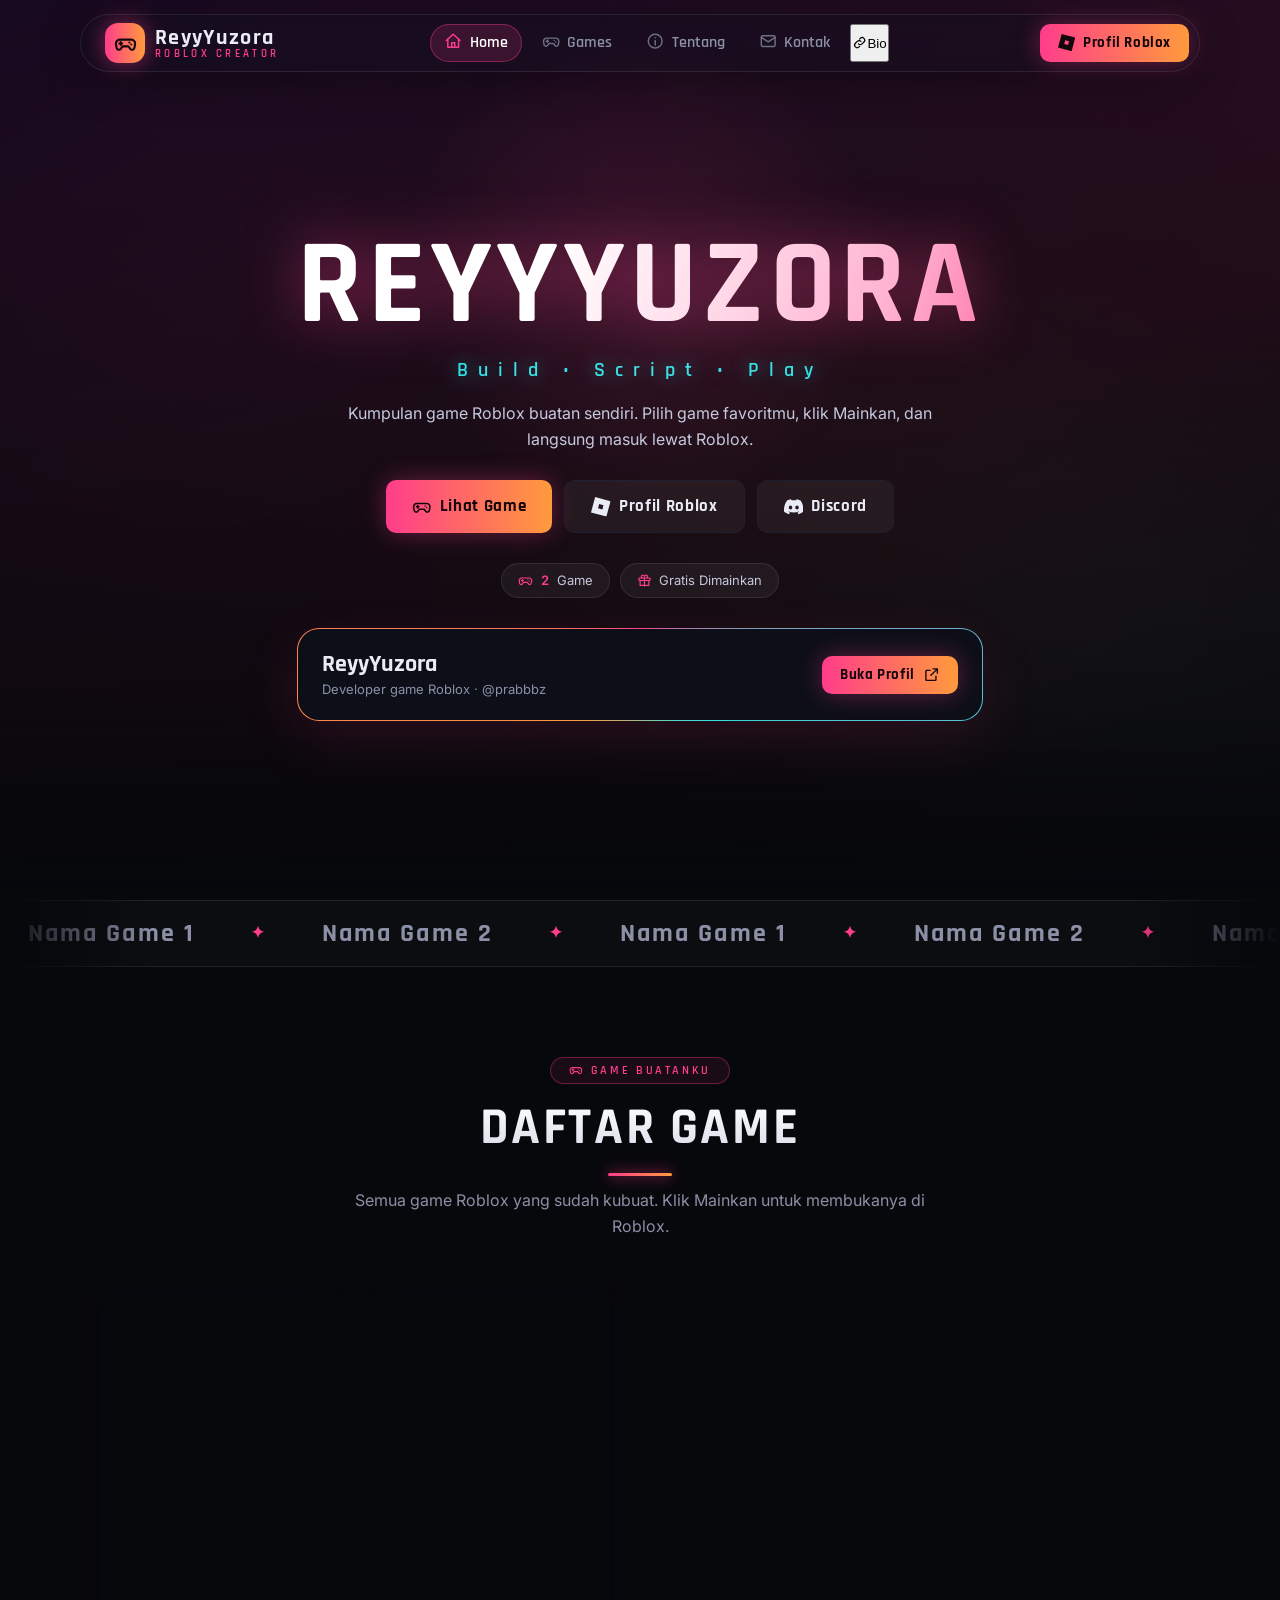
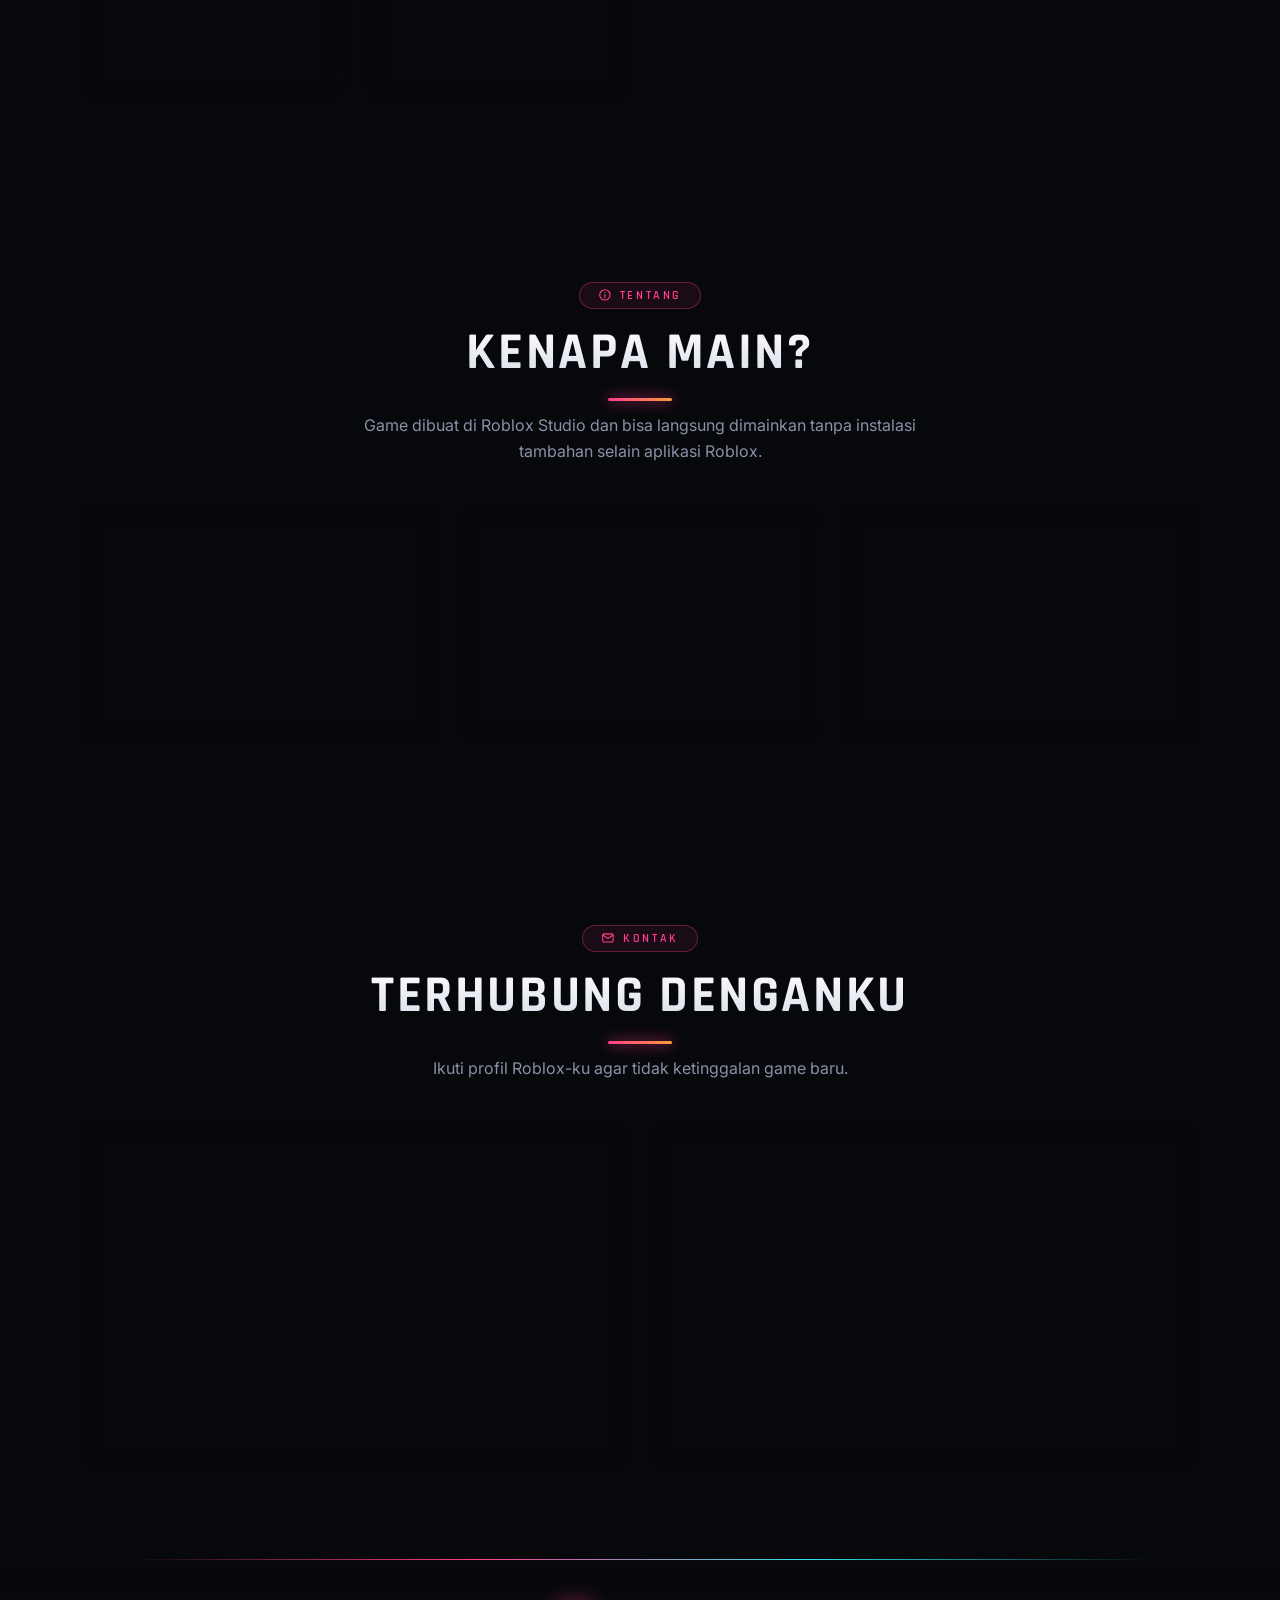
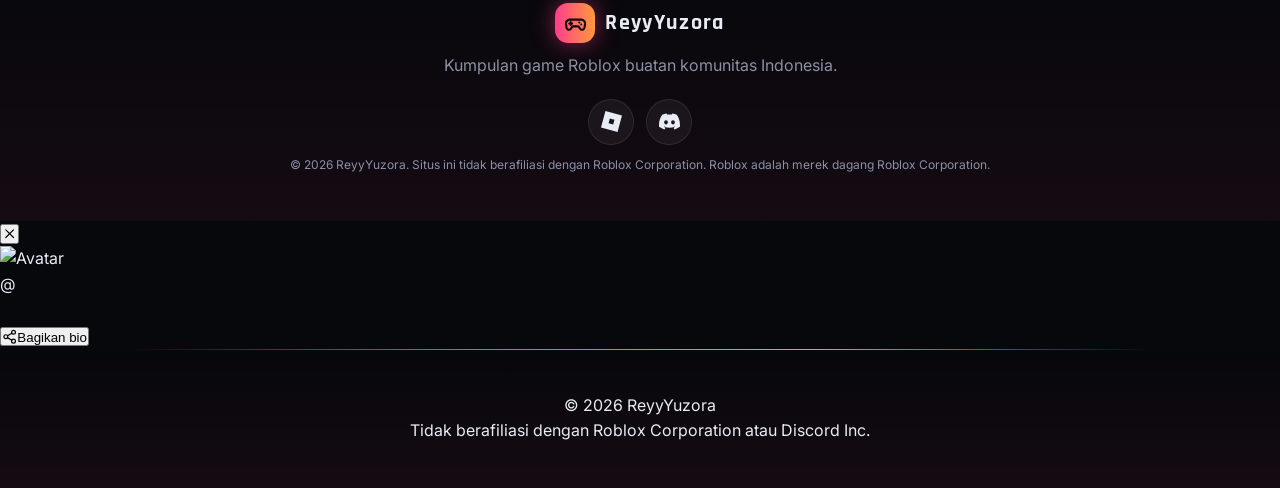
==== index.html @ 69800c2e "Update index.html" ====
<!DOCTYPE html>
<html lang="id">
<head>
<meta charset="UTF-8">
<meta name="viewport" content="width=device-width, initial-scale=1">
<meta name="theme-color" content="#07080c">
<meta name="description" content="Kumpulan game Roblox buatan ReyyYuzora. Mainkan langsung di Roblox.">
<link rel="icon" type="image/svg+xml" href="data:image/svg+xml,%3Csvg xmlns='http://www.w3.org/2000/svg' viewBox='0 0 64 64'%3E%3Cdefs%3E%3ClinearGradient id='g' x1='0' y1='0' x2='1' y2='1'%3E%3Cstop stop-color='%23ff3d8b'/%3E%3Cstop offset='1' stop-color='%23ff9a3c'/%3E%3C/linearGradient%3E%3C/defs%3E%3Crect width='64' height='64' rx='16' fill='url(%23g)'/%3E%3Cpath d='M22 24h20a8 8 0 0 1 7 11l-3 7a4 4 0 0 1-7-1l-1-2H26l-1 2a4 4 0 0 1-7 1l-3-7a8 8 0 0 1 7-11z' fill='%2314060c'/%3E%3C/svg%3E">
<title>ReyyYuzora — Game Roblox</title>
<link href="https://fonts.googleapis.com/css2?family=Rajdhani:wght@500;600;700&family=Inter:wght@400;500;600&display=swap" rel="stylesheet">
<link rel="stylesheet" href="style.css">
</head>
<body>
<svg width="0" height="0" style="position:absolute" aria-hidden="true"><symbol id="i-home" viewBox="0 0 24 24"><path d="M3 11l9-8 9 8"/><path d="M5 10v10h14V10"/><path d="M10 20v-6h4v6"/></symbol><symbol id="i-pad" viewBox="0 0 24 24"><path d="M6 8h12a4 4 0 0 1 4 4.5l-.7 4a2.5 2.5 0 0 1-4.3 1.2L15 15H9l-2 2.7a2.5 2.5 0 0 1-4.3-1.2L2 12.5A4 4 0 0 1 6 8z"/><path d="M7 10.5v3M5.5 12h3M16 11h.01M18 13h.01"/></symbol><symbol id="i-info" viewBox="0 0 24 24"><circle cx="12" cy="12" r="9"/><path d="M12 11v6M12 7.5v.01"/></symbol><symbol id="i-mail" viewBox="0 0 24 24"><rect x="3" y="5" width="18" height="14" rx="2"/><path d="M3 7l9 6 9-6"/></symbol><symbol id="i-user" viewBox="0 0 24 24"><circle cx="12" cy="8" r="4"/><path d="M4 21c0-4 4-6 8-6s8 2 8 6"/></symbol><symbol id="i-chat" viewBox="0 0 24 24"><path d="M4 5h16v11H9l-5 4z"/></symbol><symbol id="i-play" viewBox="0 0 24 24"><path d="M8 5v14l11-7z"/></symbol><symbol id="i-ext" viewBox="0 0 24 24"><path d="M14 4h6v6M20 4l-9 9M18 14v5a1 1 0 0 1-1 1H5a1 1 0 0 1-1-1V7a1 1 0 0 1 1-1h5"/></symbol><symbol id="i-eye" viewBox="0 0 24 24"><path d="M2 12s4-7 10-7 10 7 10 7-4 7-10 7S2 12 2 12z"/><circle cx="12" cy="12" r="3"/></symbol><symbol id="i-gift" viewBox="0 0 24 24"><rect x="3" y="8" width="18" height="4" rx="1"/><path d="M12 8v13M5 12v8h14v-8M8 8a2.5 2.5 0 1 1 4-2 2.5 2.5 0 1 1 4 2"/></symbol><symbol id="i-discord" viewBox="0 0 24 24"><path d="M20.317 4.3698a19.7913 19.7913 0 00-4.8851-1.5152.0741.0741 0 00-.0785.0371c-.211.3753-.4447.8648-.6083 1.2495-1.8447-.2762-3.68-.2762-5.4868 0-.1636-.3933-.4058-.8742-.6177-1.2495a.077.077 0 00-.0785-.037 19.7363 19.7363 0 00-4.8852 1.515.0699.0699 0 00-.0321.0277C.5334 9.0458-.319 13.5799.0992 18.0578a.0824.0824 0 00.0312.0561c2.0528 1.5076 4.0413 2.4228 5.9929 3.0294a.0777.0777 0 00.0842-.0276c.4616-.6304.8731-1.2952 1.226-1.9942a.076.076 0 00-.0416-.1057c-.6528-.2476-1.2743-.5495-1.8722-.8923a.077.077 0 01-.0076-.1277c.1258-.0943.2517-.1923.3718-.2914a.0743.0743 0 01.0776-.0105c3.9278 1.7933 8.18 1.7933 12.0614 0a.0739.0739 0 01.0785.0095c.1202.099.246.1981.3728.2924a.077.077 0 01-.0066.1276 12.2986 12.2986 0 01-1.873.8914.0766.0766 0 00-.0407.1067c.3604.698.7719 1.3628 1.225 1.9932a.076.076 0 00.0842.0286c1.961-.6067 3.9495-1.5219 6.0023-3.0294a.077.077 0 00.0313-.0552c.5004-5.177-.8382-9.6739-3.5485-13.6604a.061.061 0 00-.0312-.0286zM8.02 15.3312c-1.1825 0-2.1569-1.0857-2.1569-2.419 0-1.3332.9555-2.4189 2.157-2.4189 1.2108 0 2.1757 1.0952 2.1568 2.419 0 1.3332-.9555 2.4189-2.1569 2.4189zm7.9748 0c-1.1825 0-2.1569-1.0857-2.1569-2.419 0-1.3332.9554-2.4189 2.1569-2.4189 1.2108 0 2.1757 1.0952 2.1568 2.419 0 1.3332-.946 2.4189-2.1568 2.4189Z"/></symbol><symbol id="i-roblox" viewBox="0 0 24 24"><path d="M18.926 23.998 0 18.892 5.075 0 24 5.108zM15.348 10.09l-5.282-1.453-1.414 5.273 5.282 1.453 1.414-5.273z"/></symbol><symbol id="i-tiktok" viewBox="0 0 24 24"><path d="M12.525.02c1.31-.02 2.61-.01 3.91-.02.08 1.53.63 3.09 1.75 4.17 1.12 1.11 2.7 1.62 4.24 1.79v4.03c-1.44-.05-2.89-.35-4.2-.97-.57-.26-1.1-.59-1.62-.93-.01 2.92.01 5.84-.02 8.75-.08 1.4-.54 2.79-1.35 3.94-1.31 1.92-3.58 3.17-5.91 3.21-1.43.08-2.86-.31-4.08-1.03-2.02-1.19-3.44-3.37-3.65-5.71-.02-.5-.03-1-.01-1.49.18-1.9 1.12-3.72 2.58-4.96 1.66-1.44 3.98-2.13 6.15-1.72.02 1.48-.04 2.96-.04 4.44-.99-.32-2.15-.23-3.02.37-.63.41-1.11 1.04-1.36 1.75-.21.51-.15 1.07-.14 1.61.24 1.64 1.82 3.02 3.5 2.87 1.12-.01 2.19-.66 2.77-1.61.19-.33.4-.67.41-1.06.1-1.79.06-3.57.07-5.36.01-4.03-.01-8.05.02-12.07z"/></symbol><symbol id="i-youtube" viewBox="0 0 24 24"><path d="M23.498 6.186a3.016 3.016 0 0 0-2.122-2.136C19.505 3.545 12 3.545 12 3.545s-7.505 0-9.377.505A3.017 3.017 0 0 0 .502 6.186C0 8.07 0 12 0 12s0 3.93.502 5.814a3.016 3.016 0 0 0 2.122 2.136c1.871.505 9.376.505 9.376.505s7.505 0 9.377-.505a3.015 3.015 0 0 0 2.122-2.136C24 15.93 24 12 24 12s0-3.93-.502-5.814zM9.545 15.568V8.432L15.818 12l-6.273 3.568z"/></symbol><symbol id="i-instagram" viewBox="0 0 24 24"><rect x="3" y="3" width="18" height="18" rx="5"/><circle cx="12" cy="12" r="4"/><path d="M17.5 6.5h.01"/></symbol><symbol id="i-whatsapp" viewBox="0 0 24 24"><path d="M21 11.5a8.4 8.4 0 0 1-12.4 7.4L3 20.5l1.6-5.1A8.4 8.4 0 1 1 21 11.5z"/><path d="M9 8.5c0 3.5 2.500 6 6 6l1.500-1.500-2-1-1 .8c-1-.4-2-1.400-2.400-2.400l.8-1-1-2z"/></symbol><symbol id="i-arrow" viewBox="0 0 24 24"><path d="M5 12h14M13 6l6 6-6 6"/></symbol><symbol id="i-share" viewBox="0 0 24 24"><circle cx="18" cy="5" r="3"/><circle cx="6" cy="12" r="3"/><circle cx="18" cy="19" r="3"/><path d="M8.6 10.5l6.800-4M8.600 13.500l6.800 4"/></symbol><symbol id="i-close" viewBox="0 0 24 24"><path d="M6 6l12 12M18 6L6 18"/></symbol><symbol id="i-link" viewBox="0 0 24 24"><path d="M10 14a4 4 0 0 0 5.700 0l3-3a4 4 0 0 0-5.700-5.700l-1 1"/><path d="M14 10a4 4 0 0 0-5.700 0l-3 3a4 4 0 0 0 5.700 5.700l1-1"/></symbol></svg>
<div class="site-bg"></div><div class="orbs"><i></i><i></i><i></i></div><div class="glow" id="glow"></div><div id="bar"></div>
<header class="nav" id="nav">
  <a class="brand" href="#hero"><i class="logo"><svg class="i"><use href="#i-pad"/></svg></i><span><span data-text="name"></span><small>ROBLOX CREATOR</small></span></a>
  <nav id="menu"><a href="#hero"><svg class="i"><use href="#i-home"/></svg>Home</a><a href="#games"><svg class="i"><use href="#i-pad"/></svg>Games</a><a href="#about"><svg class="i"><use href="#i-info"/></svg>Tentang</a><a href="#contact"><svg class="i"><use href="#i-mail"/></svg>Kontak</a><button class="bio-link" id="bioBtn" type="button"><svg class="i"><use href="#i-link"/></svg>Bio</button></nav>
  <div class="nav-r"><a class="btn sm" data-href="profile" target="_blank" rel="noopener"><svg class="i b"><use href="#i-roblox"/></svg>Profil Roblox</a><button id="burger" aria-label="Menu">☰</button></div>
</header>

<section class="hero" id="hero">
  <div class="hero-bg"></div>
  <div class="wrap hero-in">
    <h1 data-text="nameUpper"></h1>
    <p class="tag">Build • Script • Play</p>
    <p class="lead">Kumpulan game Roblox buatan sendiri. Pilih game favoritmu, klik Mainkan, dan langsung masuk lewat Roblox.</p>
    <div class="cta">
      <a class="btn" href="#games"><svg class="i"><use href="#i-pad"/></svg>Lihat Game</a>
      <a class="btn ghost" data-href="profile" target="_blank" rel="noopener"><svg class="i b"><use href="#i-roblox"/></svg>Profil Roblox</a>
      <a class="btn ghost" data-href="discord" data-optional target="_blank" rel="noopener"><svg class="i b"><use href="#i-discord"/></svg>Discord</a>
    </div>
    <div class="pills"><span><svg class="i"><use href="#i-pad"/></svg><b id="stGames">0</b> Game</span><span id="stVisWrap" hidden><svg class="i"><use href="#i-eye"/></svg><b id="stVisits">0</b> Total Kunjungan</span><span><svg class="i"><use href="#i-gift"/></svg>Gratis Dimainkan</span></div>
    <div class="ipbox">
      <img class="ava" id="ava" alt="Avatar Roblox">
      <div><b data-text="name"></b><p>Developer game Roblox · @<span data-text="username"></span></p></div>
      <a class="btn sm" data-href="profile" target="_blank" rel="noopener">Buka Profil<svg class="i"><use href="#i-ext"/></svg></a>
    </div>
  </div>
</section>

<div class="marquee" aria-hidden="true"><div id="mq"></div></div>

<section id="games" class="sec"><div class="wrap">
  <p class="eyebrow"><svg class="i"><use href="#i-pad"/></svg>Game Buatanku</p><h2>DAFTAR GAME</h2>
  <p class="sub">Semua game Roblox yang sudah kubuat. Klik Mainkan untuk membukanya di Roblox.</p>
  <div class="games" id="gameList"><p class="empty">Memuat game…</p></div>
</div></section>

<section id="about" class="sec"><div class="wrap">
  <p class="eyebrow"><svg class="i"><use href="#i-info"/></svg>Tentang</p><h2>KENAPA MAIN?</h2>
  <p class="sub">Game dibuat di Roblox Studio dan bisa langsung dimainkan tanpa instalasi tambahan selain aplikasi Roblox.</p>
  <div class="grid g3">
    <article class="card"><span class="ic"><svg viewBox="0 0 24 24"><path d="M8 5v14l11-7z"/></svg></span><h3>Mainkan Langsung</h3><p>Satu klik dari website ini membuka game di aplikasi Roblox atau browser.</p></article>
    <article class="card"><span class="ic"><svg viewBox="0 0 24 24"><rect x="3" y="4" width="14" height="10" rx="2"/><rect x="15" y="9" width="6" height="11" rx="1.5"/></svg></span><h3>Banyak Perangkat</h3><p>Roblox tersedia di HP, PC, dan konsol, jadi kamu bisa bermain dari perangkat apa saja.</p></article>
    <article class="card"><span class="ic"><svg viewBox="0 0 24 24"><path d="M4 5h16v11H9l-5 4z"/></svg></span><h3>Saran Diterima</h3><p>Punya ide atau menemukan bug? Kirim lewat Discord atau komentar di halaman game.</p></article>
  </div>
</div></section>

<section id="contact" class="sec"><div class="wrap">
  <p class="eyebrow"><svg class="i"><use href="#i-mail"/></svg>Kontak</p><h2>TERHUBUNG DENGANKU</h2>
  <p class="sub">Ikuti profil Roblox-ku agar tidak ketinggalan game baru.</p>
  <div class="grid g2">
    <article class="card com"><span class="ic"><svg class="i b"><use href="#i-roblox"/></svg></span><small>Roblox</small><h3>PROFIL ROBLOX</h3><p>Lihat semua game, tambah teman, dan ikuti akun Roblox-ku.</p><br><a class="btn" data-href="profile" target="_blank" rel="noopener"><svg class="i"><use href="#i-ext"/></svg>Buka Profil</a></article>
    <article class="card com" data-optional><span class="ic"><svg class="i b"><use href="#i-discord"/></svg></span><small>Komunitas</small><h3>SERVER DISCORD</h3><p>Ngobrol dengan pemain lain, laporkan bug, dan dapatkan info update game.</p><br><a class="btn" data-href="discord" target="_blank" rel="noopener"><svg class="i b"><use href="#i-discord"/></svg>Join Discord</a></article>
  </div>
</div></section>

<footer class="foot"><div class="wrap">
  <div class="brand"><i class="logo"><svg class="i"><use href="#i-pad"/></svg></i><span data-text="name"></span></div>
  <p>Kumpulan game Roblox buatan komunitas Indonesia.</p>
  <div class="soc"><a data-href="profile" target="_blank" rel="noopener" aria-label="Profil Roblox"><svg class="i b"><use href="#i-roblox"/></svg></a><a data-href="discord" data-optional target="_blank" rel="noopener" aria-label="Discord"><svg class="i b"><use href="#i-discord"/></svg></a></div>
  <small>© 2026 <span data-text="name"></span>. Situs ini tidak berafiliasi dengan Roblox Corporation. Roblox adalah merek dagang Roblox Corporation.</small>
</div></footer>
<div class="bio-ov" id="bio" role="dialog" aria-modal="true" aria-label="Bio" aria-hidden="true">
  <div class="bio-bg"></div>
  <button class="bio-x" id="bioX" type="button" aria-label="Tutup bio"><svg class="i"><use href="#i-close"/></svg></button>
  <div class="bio-card">
    <header class="prof">
      <div class="ring"><img id="bAva" alt="Avatar"></div>
      <p class="bname" id="bName"></p>
      <p class="user">@<span id="bUser"></span></p>
      <p class="bio" id="bBio"></p>
      <div class="soc" id="bSoc"></div>
    </header>
    <nav class="links" id="bLinks" aria-label="Link bio"></nav>
    <button class="share" id="bShare" type="button"><svg class="i"><use href="#i-share"/></svg>Bagikan bio</button>
    <p class="foot">© 2026 <span data-text="name"></span><br>Tidak berafiliasi dengan Roblox Corporation atau Discord Inc.</p>
  </div>
</div>
<div class="toast" id="toast"></div>
<script src="script.js"></script>
</body>
</html>
---- style.css ----
:root{--bg:#07080c;--sf:#0e1018;--ln:#1d2030;--tx:#e9ebf5;--mu:#8b90a6;--pk:#ff3d8b;--or:#ff9a3c;--cy:#2de2e6;--grad:linear-gradient(90deg,var(--pk),var(--or))}
*{box-sizing:border-box;margin:0;padding:0}
html{scroll-behavior:smooth;scroll-padding-top:70px}
body{background:var(--bg);color:var(--tx);font:400 16px/1.6 Inter,system-ui,sans-serif;overflow-x:hidden}
a{color:inherit;text-decoration:none}
h1,h2,h3,h4,.btn,nav a,.brand{font-family:Rajdhani,Inter,sans-serif}
.wrap{max-width:1160px;margin:0 auto;padding:0 20px}
.site-bg{position:fixed;inset:0;z-index:-1;background:linear-gradient(rgba(7,8,12,.88),rgba(7,8,12,.95)),url(images/site-bg.jpg) center/cover,radial-gradient(circle at 80% 0,#3a0f2e,transparent 55%),var(--bg)}
/* nav */
.nav{position:fixed;top:0;left:0;right:0;z-index:50;display:flex;align-items:center;justify-content:space-between;gap:16px;padding:12px 28px;transition:.3s}
.nav.solid{background:rgba(7,8,12,.85);backdrop-filter:blur(12px);border-bottom:1px solid var(--ln)}
.brand{display:flex;align-items:center;gap:10px;font-weight:700;font-size:22px;letter-spacing:.06em}
.brand img{width:34px;height:34px;object-fit:contain}
.brand span{display:flex;flex-direction:column;line-height:1}
.brand small{font-size:11px;letter-spacing:.3em;color:var(--pk);font-weight:600}
#menu{display:flex;gap:6px}
#menu a{padding:6px 14px;border-radius:99px;font-weight:600;color:var(--mu);transition:.2s}
#menu a:hover,#menu a.on{color:#fff;background:rgba(255,61,139,.15)}
.nav-r{display:flex;align-items:center;gap:12px}
.ver{font-size:13px;color:var(--mu);border:1px solid var(--ln);padding:2px 10px;border-radius:99px}
#burger{display:none;background:none;border:1px solid var(--ln);color:var(--tx);font-size:20px;padding:2px 10px;border-radius:8px;cursor:pointer}
/* buttons */
.btn{display:inline-block;background:var(--grad);color:#14060c;font-weight:700;font-size:17px;letter-spacing:.04em;padding:12px 26px;border-radius:10px;border:0;cursor:pointer;transition:.2s;box-shadow:0 0 24px rgba(255,61,139,.35)}
.btn:hover{transform:translateY(-2px);box-shadow:0 0 36px rgba(255,61,139,.6)}
.btn.sm{padding:7px 18px;font-size:15px}
.btn.ghost{background:rgba(255,255,255,.06);color:var(--tx);border:1px solid var(--ln);box-shadow:none}
.btn.ghost:hover{border-color:var(--pk);box-shadow:none}
:focus-visible{outline:2px solid var(--cy);outline-offset:3px}
/* hero */
.hero{position:relative;min-height:100vh;display:flex;align-items:center;padding:110px 0 60px}
.hero-bg{position:absolute;inset:0;background:linear-gradient(180deg,rgba(7,8,12,.55),var(--bg)),url(images/hero-bg.jpg) center/cover,linear-gradient(160deg,#2a0b3a,#ff3d8b55 55%,#ff9a3c33)}
.hero-in{position:relative;text-align:center}
h1{font-size:clamp(44px,9vw,104px);line-height:.95;letter-spacing:.04em;background:linear-gradient(180deg,#fff,#ffb3d1 60%,var(--pk));-webkit-background-clip:text;background-clip:text;color:transparent;filter:drop-shadow(0 0 28px rgba(255,61,139,.5))}
.tag{margin-top:14px;font:600 20px Rajdhani;letter-spacing:.35em;color:var(--cy)}
.lead{max-width:600px;margin:18px auto 28px;color:#c4c8dc}
.cta{display:flex;flex-wrap:wrap;gap:12px;justify-content:center}
.pills{display:flex;flex-wrap:wrap;gap:10px;justify-content:center;margin:30px 0}
.pills span{font-size:13px;padding:4px 14px;border-radius:99px;background:rgba(255,255,255,.06);border:1px solid var(--ln);color:#c4c8dc}
.dot{display:inline-block;width:8px;height:8px;border-radius:50%;background:#2cff8a;margin-right:8px;box-shadow:0 0 10px #2cff8a;animation:pulse 1.6s infinite}
@keyframes pulse{50%{opacity:.35}}
.ipbox{display:flex;align-items:center;gap:18px;justify-content:space-between;flex-wrap:wrap;text-align:left;max-width:760px;margin:0 auto;padding:18px 22px;background:rgba(14,16,24,.8);border:1px solid var(--ln);border-radius:14px;backdrop-filter:blur(8px)}
.ipbox b{font:700 18px Rajdhani}.ipbox p{font-size:13px;color:var(--mu)}
.ipbox code{font:600 20px ui-monospace,monospace;color:var(--cy);background:#000;padding:8px 16px;border-radius:8px}
/* sections */
.sec{padding:90px 0}
.eyebrow{color:var(--pk);font:600 14px Rajdhani;letter-spacing:.3em;text-transform:uppercase;text-align:center}
h2{font-size:clamp(32px,5vw,52px);text-align:center;letter-spacing:.05em;line-height:1.1}
.sub{max-width:620px;margin:12px auto 40px;text-align:center;color:var(--mu)}
.grid{display:grid;gap:20px}.g3{grid-template-columns:repeat(3,1fr)}.g2{grid-template-columns:repeat(2,1fr)}
.card{background:linear-gradient(180deg,rgba(18,20,30,.9),rgba(11,12,18,.9));border:1px solid var(--ln);border-radius:16px;padding:26px;transition:.25s}
.card:hover{border-color:var(--pk);transform:translateY(-4px);box-shadow:0 12px 40px rgba(255,61,139,.15)}
.card h3{font-size:24px;letter-spacing:.04em;margin-bottom:8px}
.card p{color:var(--mu);font-size:15px}
.card small{display:block;color:var(--cy);font:600 13px Rajdhani;letter-spacing:.2em;text-transform:uppercase;margin-bottom:6px}
.card h4{font-size:15px;color:var(--mu);font-weight:600}
.trailer{display:flex;align-items:center;gap:20px;width:100%;margin-bottom:24px;aspect-ratio:16/7;min-height:200px;padding:28px;border:1px solid var(--ln);border-radius:18px;cursor:pointer;color:var(--tx);text-align:left;position:relative;overflow:hidden;background:linear-gradient(90deg,rgba(7,8,12,.8),transparent),url(images/trailer-poster.png) center/cover,linear-gradient(120deg,#1a0b2e,#ff3d8b44,#2de2e633)}
.trailer b{display:block;font:700 26px Rajdhani;letter-spacing:.05em}.trailer small{color:#c4c8dc}
.trailer em{position:absolute;right:20px;bottom:16px;font-style:normal;font-size:13px;background:rgba(0,0,0,.6);padding:3px 10px;border-radius:6px}
.play{flex:none;width:68px;height:68px;border-radius:50%;display:grid;place-items:center;background:var(--grad);color:#14060c;font-size:24px;box-shadow:0 0 30px var(--pk);transition:.2s}
.trailer:hover .play{transform:scale(1.1)}
/* gallery */
.gal{display:grid;gap:16px;grid-template-columns:2fr 1fr;grid-template-rows:240px 240px}
.shot{position:relative;border-radius:16px;overflow:hidden;border:1px solid var(--ln);display:flex;align-items:flex-end;background-size:cover!important}
.s1{grid-row:span 2;background:linear-gradient(transparent 40%,rgba(7,8,12,.9)),url(images/gameplay-launcher.png) center/cover,linear-gradient(135deg,#2a0b3a,#ff3d8b66)}
.s2{background:linear-gradient(transparent 30%,rgba(7,8,12,.9)),url(images/gameplay-night.png) center/cover,linear-gradient(135deg,#0b1a3a,#2de2e655)}
.s3{background:linear-gradient(transparent 30%,rgba(7,8,12,.9)),url(images/gameplay-settings.png) center/cover,linear-gradient(135deg,#3a1a0b,#ff9a3c55)}
.shot figcaption{padding:18px}.shot small{color:var(--cy);font:600 12px Rajdhani;letter-spacing:.2em;text-transform:uppercase}
.shot h3{font-size:28px}.shot h4{font-size:20px;color:var(--tx)}
/* community */
.com h3{font-size:28px;margin:4px 0 12px}.com ul{margin:14px 0 20px 18px;color:var(--mu);font-size:15px}
.stats{display:flex;gap:40px;margin:18px 0 22px}.stats b{font:700 34px Rajdhani;background:var(--grad);-webkit-background-clip:text;background-clip:text;color:transparent}
.wa small{color:#2cff8a}
/* download */
.dl p{margin:4px 0;padding-left:18px;position:relative}.dl p:before{content:"✓";position:absolute;left:0;color:var(--cy)}
.dl .btn{margin:22px 0 10px;display:block;text-align:center}.dl em{font-size:13px;color:var(--mu);font-style:normal}
.note{text-align:center;margin-top:26px;color:var(--mu);font-size:14px}
/* footer */
.foot{border-top:1px solid var(--ln);padding:44px 0;text-align:center;background:rgba(0,0,0,.4)}
.foot .brand{justify-content:center;margin-bottom:10px}.foot p{color:var(--mu)}
.foot nav{display:flex;flex-wrap:wrap;gap:6px 22px;justify-content:center;margin:20px 0;font-weight:600}.foot nav a:hover{color:var(--pk)}
.foot>div>small{color:var(--mu);font-size:12px}
.toast{position:fixed;left:50%;bottom:30px;transform:translate(-50%,30px);background:var(--sf);border:1px solid var(--pk);padding:10px 20px;border-radius:10px;opacity:0;pointer-events:none;transition:.3s;z-index:99}
.toast.on{opacity:1;transform:translate(-50%,0)}
/* responsive */
@media(max-width:900px){
 .g3{grid-template-columns:1fr 1fr}.gal{grid-template-columns:1fr;grid-template-rows:auto}.shot{min-height:220px}.s1{grid-row:auto}
 #burger{display:block}.ver{display:none}
 #menu{position:absolute;top:100%;left:0;right:0;flex-direction:column;background:rgba(7,8,12,.97);padding:10px 20px 18px;border-bottom:1px solid var(--ln);display:none}
 #menu.open{display:flex}}
@media(max-width:620px){.g3,.g2{grid-template-columns:1fr}.nav{padding:10px 16px}.nav .btn{display:none}.trailer{flex-direction:column;align-items:flex-start;aspect-ratio:auto}.sec{padding:64px 0}}
@media(prefers-reduced-motion:reduce){*{animation:none!important;transition:none!important;scroll-behavior:auto!important}}
/* ===== tambahan: halaman game Roblox ===== */
.ava{width:64px;height:64px;border-radius:50%;object-fit:cover;border:2px solid var(--pk);background:var(--sf)}
.ipbox>div{flex:1;min-width:180px}
.games{display:grid;gap:20px;grid-template-columns:repeat(auto-fill,minmax(250px,1fr))}
.gcard{padding:0;overflow:hidden;display:flex;flex-direction:column}
.cover{aspect-ratio:16/10;display:grid;place-items:center;font-size:44px;background:linear-gradient(135deg,#2a0b3a,#ff3d8b66,#ff9a3c44);position:relative}
.cover img{position:absolute;inset:0;width:100%;height:100%;object-fit:cover}
.gbody{padding:18px 20px 20px;display:flex;flex-direction:column;gap:8px;flex:1}
.gbody h3{font-size:22px;margin:0}.gbody p{flex:1}
.meta{font-size:13px;color:var(--cy)}
.empty{grid-column:1/-1;text-align:center;color:var(--mu)}
.pills b{color:var(--pk);font-weight:600}
/* ===== LUXE LAYER: tampilan premium ===== */
@property --a{syntax:"<angle>";inherits:false;initial-value:0deg}
:root{--bd:rgba(255,255,255,.09);--cur:cubic-bezier(.2,.7,.2,1)}
::selection{background:var(--pk);color:#fff}
::-webkit-scrollbar{width:10px}::-webkit-scrollbar-track{background:var(--bg)}::-webkit-scrollbar-thumb{background:linear-gradient(var(--pk),var(--or));border-radius:9px}
.site-bg::after{content:"";position:absolute;inset:0;background-image:linear-gradient(rgba(255,255,255,.035) 1px,transparent 1px),linear-gradient(90deg,rgba(255,255,255,.035) 1px,transparent 1px);background-size:56px 56px;-webkit-mask:radial-gradient(ellipse at 50% 30%,#000,transparent 75%);mask:radial-gradient(ellipse at 50% 30%,#000,transparent 75%)}
.orbs{position:fixed;inset:0;z-index:-1;overflow:hidden;pointer-events:none}
.orbs i{position:absolute;width:46vmax;height:46vmax;border-radius:50%;filter:blur(110px);opacity:.26;animation:drift 22s ease-in-out infinite alternate}
.orbs i:nth-child(1){background:var(--pk);top:-15%;left:-10%}
.orbs i:nth-child(2){background:var(--cy);bottom:-20%;right:-12%;animation-duration:28s}
.orbs i:nth-child(3){background:var(--or);top:35%;left:42%;opacity:.14;animation-duration:34s}
@keyframes drift{to{transform:translate(8vw,6vh) scale(1.15)}}
.glow{position:fixed;left:0;top:0;width:520px;height:520px;margin:-260px 0 0 -260px;border-radius:50%;background:radial-gradient(circle,rgba(255,61,139,.13),transparent 65%);transform:translate(var(--mx,50vw),var(--my,30vh));pointer-events:none;z-index:60;mix-blend-mode:screen}
@media(hover:none){.glow{display:none}}
#bar{position:fixed;top:0;left:0;right:0;height:3px;background:var(--grad);transform-origin:0 50%;transform:scaleX(0);z-index:100;box-shadow:0 0 12px var(--pk)}
/* navbar kaca */
.nav{top:14px;left:50%;right:auto;width:min(1120px,calc(100% - 28px));transform:translateX(-50%);padding:8px 10px 8px 24px;border-radius:99px;background:rgba(14,16,24,.5);border:1px solid var(--bd);backdrop-filter:blur(18px) saturate(1.5);-webkit-backdrop-filter:blur(18px) saturate(1.5);box-shadow:0 10px 40px rgba(0,0,0,.35)}
.nav.solid{background:rgba(10,11,18,.82);border:1px solid var(--bd)}
#menu a.on{box-shadow:inset 0 0 0 1px rgba(255,61,139,.4)}
/* tombol */
.btn{position:relative;overflow:hidden}
.btn::after{content:"";position:absolute;inset:0;background:linear-gradient(110deg,transparent 30%,rgba(255,255,255,.55) 50%,transparent 70%);transform:translateX(-120%)}
.btn:hover::after{transform:translateX(120%);transition:transform .7s}
.btn.ghost{background:rgba(255,255,255,.05);backdrop-filter:blur(8px)}
/* hero */
.hero::after{content:"";position:absolute;left:0;right:0;bottom:0;height:180px;background:linear-gradient(transparent,var(--bg))}
.hero-in>*{animation:rise .9s var(--cur) both}
.hero-in>:nth-child(2){animation-delay:.1s}.hero-in>:nth-child(3){animation-delay:.2s}.hero-in>:nth-child(4){animation-delay:.3s}.hero-in>:nth-child(5){animation-delay:.4s}.hero-in>:nth-child(6){animation-delay:.5s}
@keyframes rise{from{opacity:0;transform:translateY(28px)}}
h1{font-size:clamp(46px,10vw,120px);background:linear-gradient(110deg,#fff 15%,#ffb3d1 35%,var(--pk) 50%,var(--or) 65%,#fff 85%);background-size:250% 100%;-webkit-background-clip:text;background-clip:text;animation:rise .9s var(--cur) both,shine 7s linear infinite}
@keyframes shine{from{background-position:200% 0}to{background-position:-50% 0}}
.tag{letter-spacing:.5em;text-shadow:0 0 18px rgba(45,226,230,.6)}
.pills span{background:rgba(255,255,255,.05);backdrop-filter:blur(8px);border-color:var(--bd);padding:6px 16px}
.ipbox{gap:20px;padding:20px 24px;border:1px solid transparent;border-radius:22px;background:linear-gradient(#0d0f18,#0d0f18) padding-box,conic-gradient(from var(--a),var(--pk),var(--cy),var(--or),var(--pk)) border-box;animation:rise .9s var(--cur) .6s both,spin 7s linear infinite;box-shadow:0 20px 60px rgba(255,61,139,.12)}
@keyframes spin{to{--a:360deg}}
.ava{width:84px;height:84px;box-shadow:0 0 0 5px rgba(255,61,139,.18),0 0 34px rgba(255,61,139,.55)}
.ipbox b{font-size:24px}
/* marquee */
.marquee{overflow:hidden;border-block:1px solid var(--bd);background:rgba(255,255,255,.025);padding:16px 0;-webkit-mask:linear-gradient(90deg,transparent,#000 12%,#000 88%,transparent);mask:linear-gradient(90deg,transparent,#000 12%,#000 88%,transparent)}
#mq{display:flex;width:max-content;animation:mq 32s linear infinite}
#mq span{font:700 26px Rajdhani;letter-spacing:.08em;color:var(--mu);white-space:nowrap;padding:0 28px;display:flex;align-items:center;gap:56px}
#mq span::after{content:"✦";color:var(--pk);font-size:16px}
@keyframes mq{to{transform:translateX(-50%)}}
/* judul section */
.eyebrow{display:table;margin:0 auto 16px;padding:5px 18px;border:1px solid rgba(255,61,139,.35);background:rgba(255,61,139,.08);border-radius:99px;font-size:12px;letter-spacing:.22em}
h2{background:linear-gradient(180deg,#fff,#c9cde0);-webkit-background-clip:text;background-clip:text;color:transparent}
h2::after{content:"";display:block;width:64px;height:3px;margin:16px auto 0;border-radius:3px;background:var(--grad);box-shadow:0 0 14px var(--pk)}
/* kartu kaca */
.card{position:relative;background:linear-gradient(160deg,rgba(255,255,255,.07),rgba(255,255,255,.02));border:1px solid var(--bd);border-radius:22px;backdrop-filter:blur(14px);-webkit-backdrop-filter:blur(14px);box-shadow:0 14px 40px rgba(0,0,0,.35)}
.card::before{content:"";position:absolute;inset:0;border-radius:inherit;background:radial-gradient(320px circle at var(--x,50%) var(--y,0),rgba(255,61,139,.2),transparent 60%);opacity:0;transition:opacity .3s;pointer-events:none}
.card:hover::before{opacity:1}
.card:hover{border-color:rgba(255,61,139,.45)}
.ic{width:52px;height:52px;border-radius:15px;display:grid;place-items:center;margin-bottom:16px;background:linear-gradient(135deg,rgba(255,61,139,.35),rgba(255,154,60,.2));border:1px solid rgba(255,61,139,.4);box-shadow:0 0 24px rgba(255,61,139,.25)}
.ic svg{width:24px;height:24px;fill:none;stroke:#fff;stroke-width:1.8;stroke-linejoin:round;stroke-linecap:round}
/* kartu game */
.gcard{transform:perspective(900px) rotateX(var(--rx,0deg)) rotateY(var(--ry,0deg));transform-style:preserve-3d}
.gcard:hover{transform:perspective(900px) translateY(-8px) rotateX(var(--rx,0deg)) rotateY(var(--ry,0deg));border-color:transparent;background:linear-gradient(#0d0f18,#0d0f18) padding-box,conic-gradient(from var(--a),var(--pk),var(--cy),var(--or),var(--pk)) border-box;animation:spin 4s linear infinite;box-shadow:0 24px 60px rgba(255,61,139,.25)}
.cover{overflow:hidden;aspect-ratio:4/3}
.cover img{transition:transform .6s var(--cur)}
.gcard:hover .cover img{transform:scale(1.1)}
.cover::after{content:"";position:absolute;inset:0;background:linear-gradient(transparent 55%,rgba(13,15,24,.95))}
.gbody{gap:10px}
.gbody small{align-self:flex-start;padding:2px 12px;border-radius:99px;background:rgba(45,226,230,.1);border:1px solid rgba(45,226,230,.3);margin:0}
.meta{display:flex;align-items:center;gap:6px}.meta::before{content:"●";color:#2cff8a;font-size:9px}
.gcard .btn{text-align:center;margin-top:6px;padding:10px}.gcard .btn::before{content:"▶  "}
/* kontak & footer */
.com{padding:34px}.com h3{font-size:32px}
.foot{position:relative;border-top:0;background:linear-gradient(transparent,rgba(255,61,139,.06))}
.foot::before{content:"";position:absolute;top:0;left:10%;right:10%;height:1px;background:linear-gradient(90deg,transparent,var(--pk),var(--cy),transparent)}
/* reveal saat scroll (kelas ditambah via JS) */
.rv{opacity:0;translate:0 26px}
.rv.in{opacity:1;translate:0 0}
.sec .rv:not(.card){transition:opacity .8s var(--cur),translate .8s var(--cur)}
.card.rv{transition:opacity .8s var(--cur) var(--d,0s),translate .8s var(--cur) var(--d,0s),transform .3s,border-color .3s,box-shadow .3s}
@media(max-width:900px){#menu{top:calc(100% + 10px);border-radius:22px;border:1px solid var(--bd)}}
@media(max-width:620px){.nav{top:8px;padding:8px 10px 8px 18px}.tag{letter-spacing:.3em}.ipbox{flex-direction:column;text-align:center}.ipbox>div{text-align:center}}
/* ===== IKON ===== */
[hidden]{display:none!important}
.i{width:1.15em;height:1.15em;fill:none;stroke:currentColor;stroke-width:1.9;stroke-linecap:round;stroke-linejoin:round;vertical-align:-.2em;flex:none}
.i.f{fill:currentColor;stroke-width:1}
.btn .i{margin-right:8px}.btn .i:last-child{margin:0 0 0 8px}
#menu a .i{margin-right:7px;opacity:.75}#menu a.on .i,#menu a:hover .i{opacity:1;color:var(--pk)}
.logo{width:40px;height:40px;border-radius:13px;display:grid;place-items:center;background:var(--grad);color:#14060c;box-shadow:0 0 22px rgba(255,61,139,.5)}
.logo .i{width:23px;height:23px;stroke-width:2.2}
.eyebrow .i{margin-right:8px;vertical-align:-.25em}
.pills span{display:inline-flex;align-items:center;gap:8px}.pills .i{color:var(--pk)}
.cover .i.big{position:relative;width:58px;height:58px;stroke-width:1.3;color:rgba(255,255,255,.85);filter:drop-shadow(0 0 14px var(--pk))}
.meta::before,.gcard .btn::before{content:none}
.meta .i{color:var(--cy);width:1.05em;height:1.05em}
.com .ic .i,.ic .i{width:24px;height:24px;stroke:#fff}
.soc{display:flex;gap:12px;justify-content:center;margin:20px 0 6px}
.soc a{width:46px;height:46px;border-radius:50%;display:grid;place-items:center;background:rgba(255,255,255,.05);border:1px solid var(--bd);color:var(--tx);transition:.25s}
.soc a:hover{background:var(--grad);color:#14060c;transform:translateY(-4px);box-shadow:0 8px 24px rgba(255,61,139,.5)}
.soc .i{width:21px;height:21px}
/* ===== ikon brand Discord & Roblox ===== */
.i.b{fill:currentColor;stroke:none}
.ic .i.b{fill:#fff;stroke:none}
.btn{display:inline-flex;align-items:center;justify-content:center;gap:8px}
.btn .i,.btn .i:last-child{margin:0}
.soc a[href*="discord"]:hover,.soc a:hover{color:#14060c}
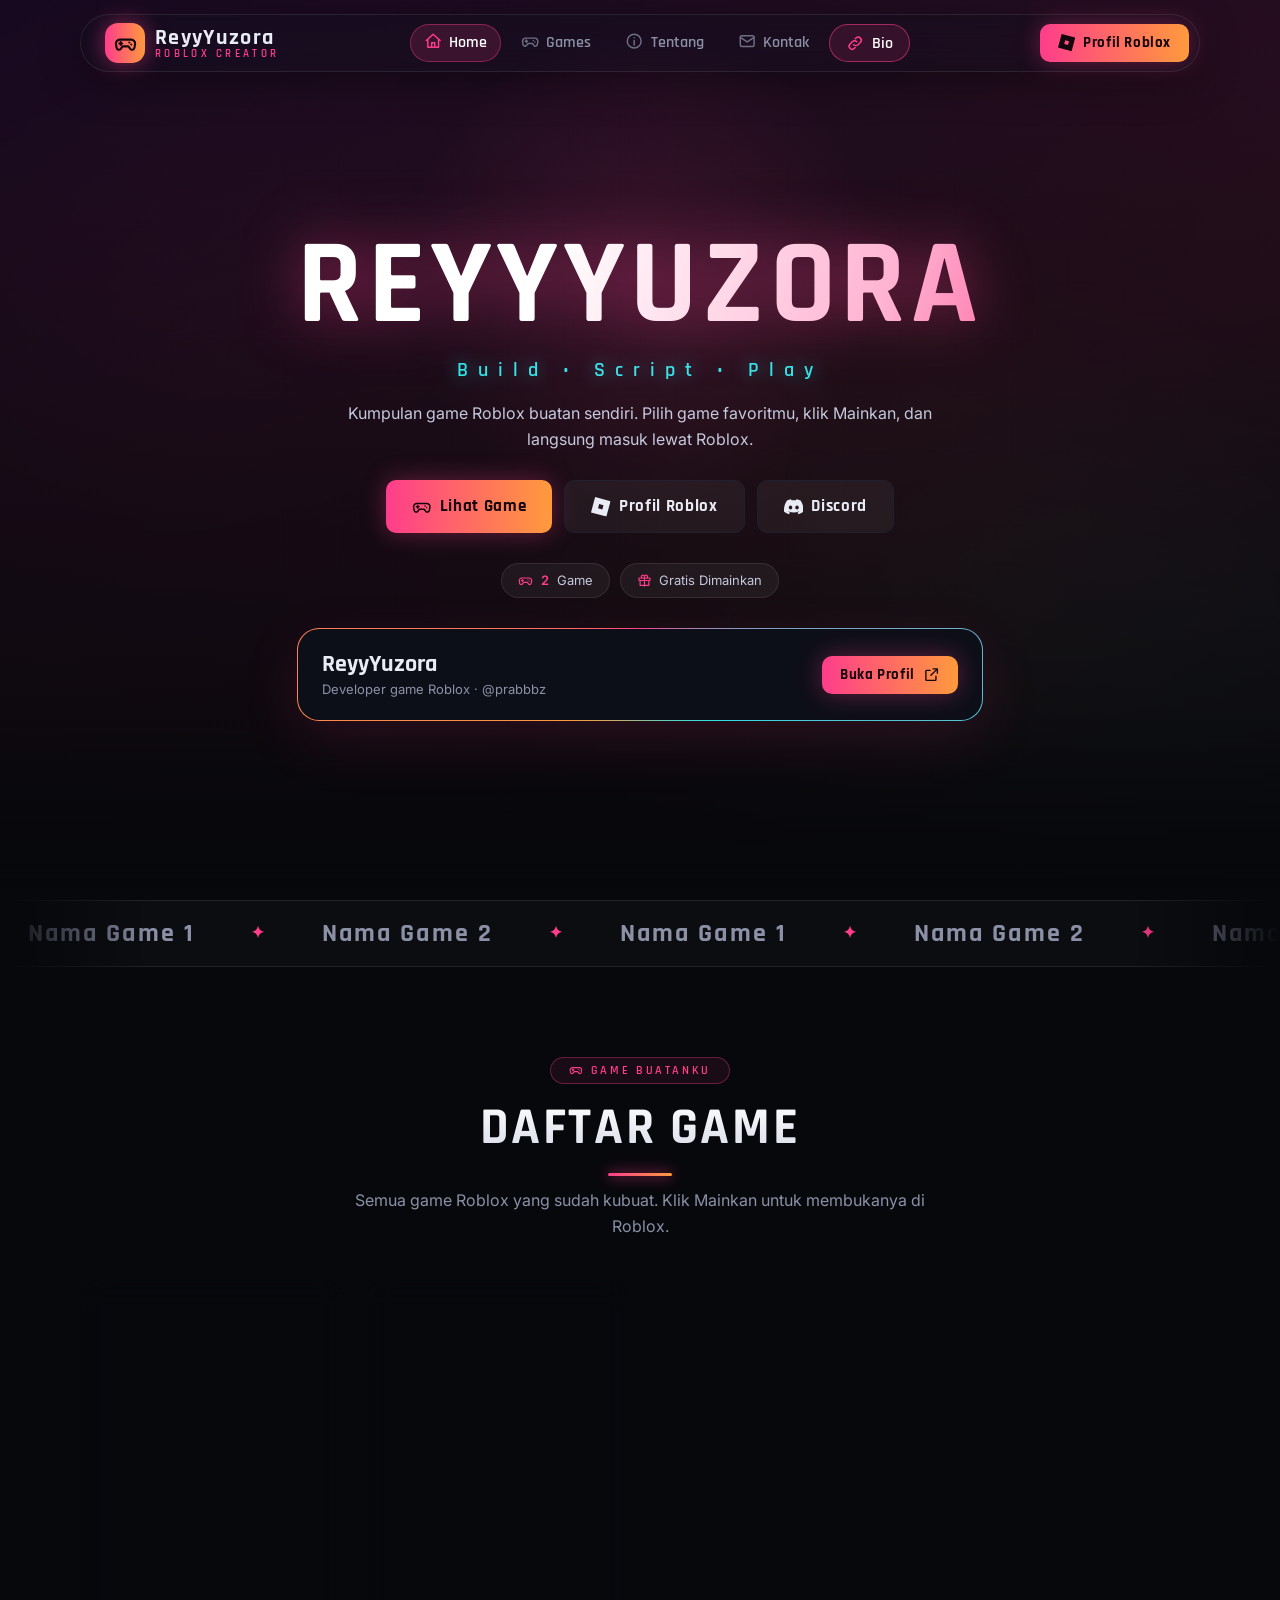
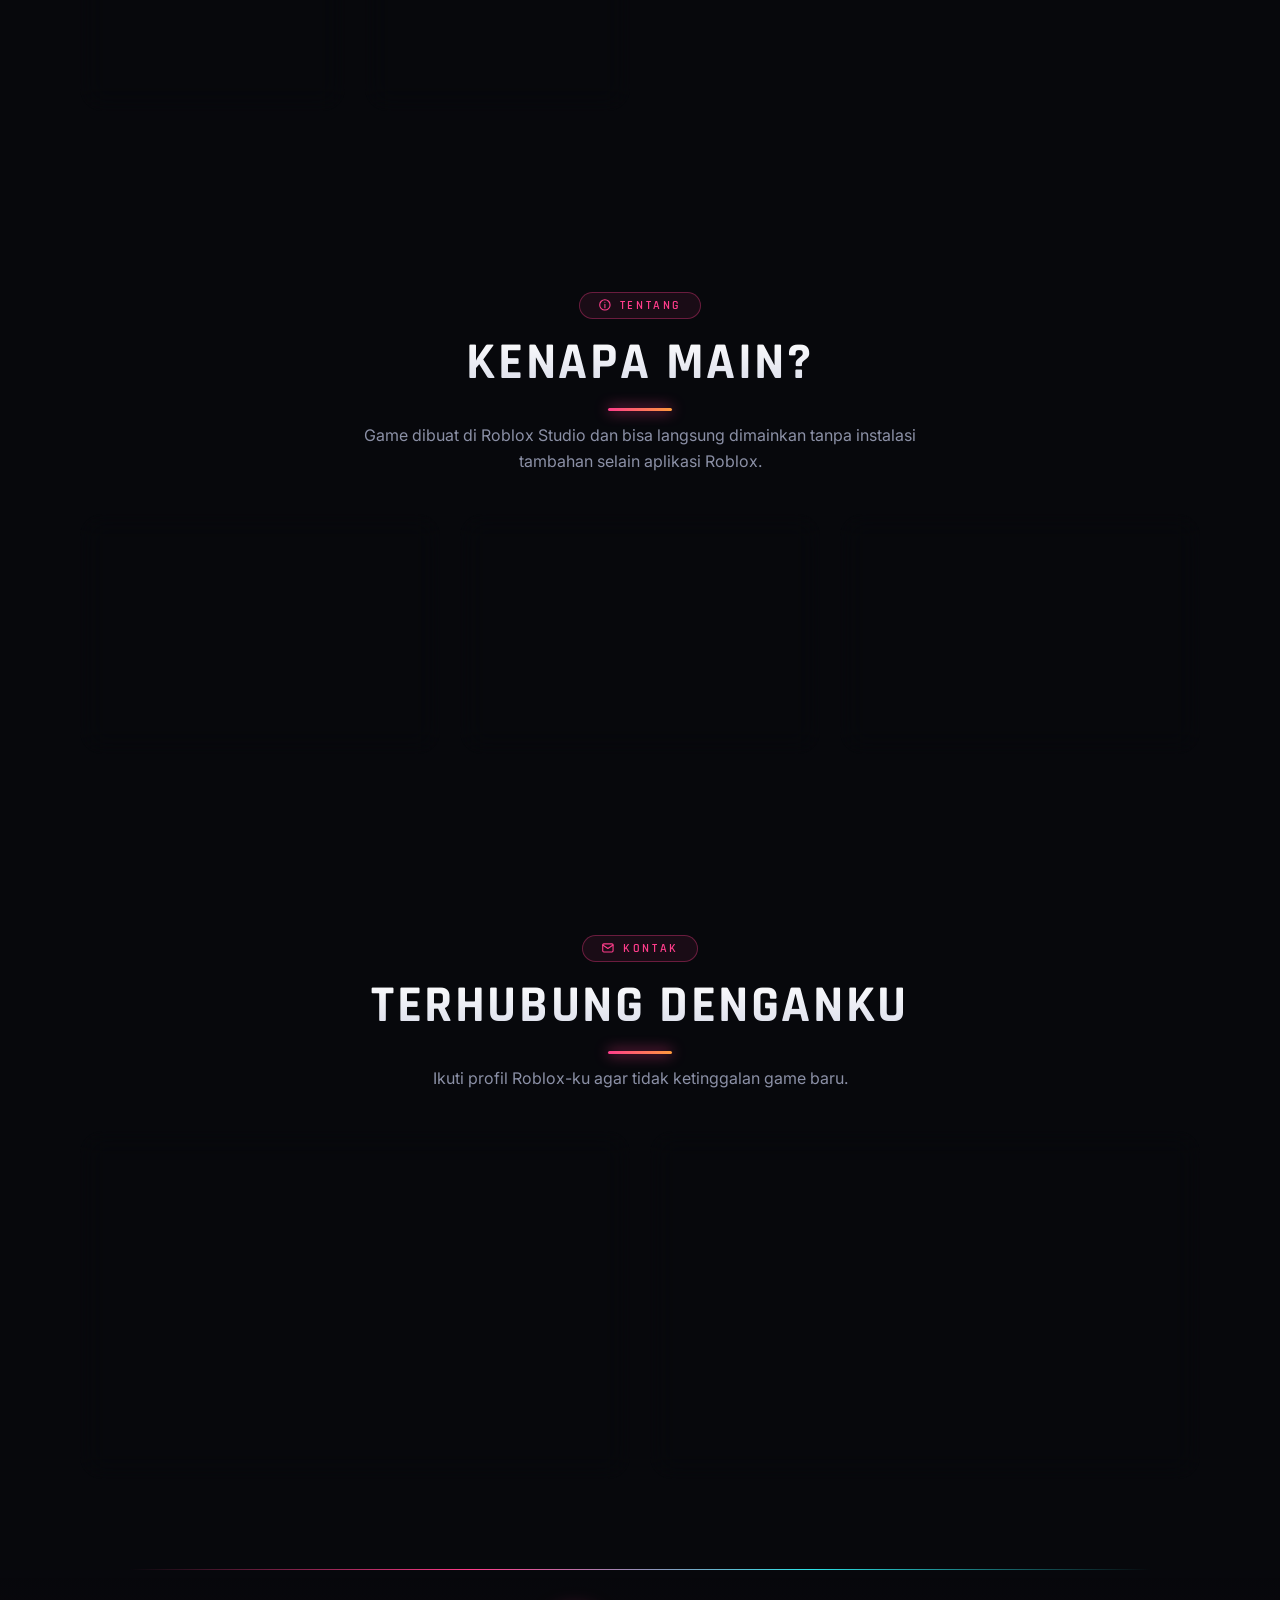
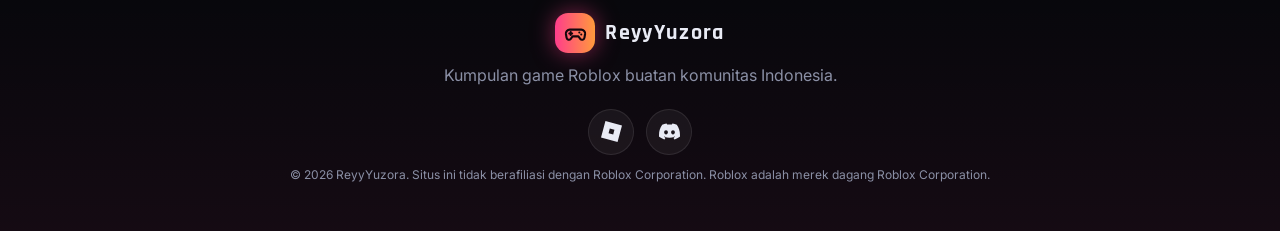
==== commit 913e490f: "Update index.html" ====
--- a/index.html
+++ b/index.html
@@ -30,7 +30,7 @@
       <a class="btn ghost" data-href="profile" target="_blank" rel="noopener"><svg class="i b"><use href="#i-roblox"/></svg>Profil Roblox</a>
       <a class="btn ghost" data-href="discord" data-optional target="_blank" rel="noopener"><svg class="i b"><use href="#i-discord"/></svg>Discord</a>
     </div>
-    <div class="pills"><span><svg class="i"><use href="#i-pad"/></svg><b id="stGames">0</b> Game</span><span id="stVisWrap" hidden><svg class="i"><use href="#i-eye"/></svg><b id="stVisits">0</b> Total Kunjungan</span><span><svg class="i"><use href="#i-gift"/></svg>Gratis Dimainkan</span></div>
+    <div class="pills"><span><svg class="i"><use href="#i-pad"/></svg><b id="stGames">0</b> Game</span><span id="stVisWrap" hidden><svg class="i"><use href="#i-eye"/></svg><b id="stVisits">0</b> Total Kunjungan</span><span id="stLiveWrap" hidden><svg class="i"><use href="#i-user"/></svg><b id="stLive">0</b> Sedang Main</span><span><svg class="i"><use href="#i-gift"/></svg>Gratis Dimainkan</span></div>
     <div class="ipbox">
       <img class="ava" id="ava" alt="Avatar Roblox">
       <div><b data-text="name"></b><p>Developer game Roblox · @<span data-text="username"></span></p></div>
--- a/style.css
+++ b/style.css
@@ -201,3 +201,21 @@
 .btn{display:inline-flex;align-items:center;justify-content:center;gap:8px}
 .btn .i,.btn .i:last-child{margin:0}
 .soc a[href*="discord"]:hover,.soc a:hover{color:#14060c}
+
+/* ===== bio: gaya panel (disalin dari halaman link-in-bio) ===== */
+.bio-ov .prof{text-align:center}.bio-ov .prof>*{animation:rise .9s var(--cur) both;animation-delay:calc(var(--n,0)*.09s)}.bio-ov .prof>:nth-child(2){--n:1}.bio-ov .prof>:nth-child(3){--n:2}.bio-ov .prof>:nth-child(4){--n:3}.bio-ov .prof>:nth-child(5){--n:4}.bio-ov .ring{width:136px;height:136px;margin:0 auto 18px;padding:4px;border-radius:50%;background:conic-gradient(from var(--a),var(--pk),var(--cy),var(--or),var(--pk));animation:rise .9s var(--cur) both,spin 6s linear infinite;box-shadow:0 0 50px rgba(255,61,139,.4)}.bio-ov .ring img{width:100%;height:100%;border-radius:50%;object-fit:cover;background:var(--sf);border:4px solid var(--bg)}.bio-ov .bname{font:700 44px/1.05 Rajdhani,sans-serif;letter-spacing:.04em;background:linear-gradient(110deg,#fff 15%,#ffb3d1 38%,var(--pk) 52%,var(--or) 66%,#fff 88%);background-size:250% 100%;-webkit-background-clip:text;background-clip:text;color:transparent;animation:rise .9s var(--cur) .09s both,shine 7s linear infinite}.bio-ov .user{color:var(--cy);font-weight:500;margin-top:2px}.bio-ov .bio{color:#c4c8dc;max-width:36ch;margin:12px auto 0}.bio-ov .soc{display:flex;justify-content:center;gap:12px;margin-top:20px}.bio-ov .soc a{width:46px;height:46px;border-radius:50%;display:grid;place-items:center;background:rgba(255,255,255,.05);border:1px solid var(--bd);backdrop-filter:blur(10px);transition:.25s}.bio-ov .soc a:hover{background:var(--grad);color:#14060c;transform:translateY(-4px);box-shadow:0 8px 24px rgba(255,61,139,.5)}.bio-ov .soc .i{width:21px;height:21px}.bio-ov .links{display:flex;flex-direction:column;gap:14px;margin-top:30px}.bio-ov .lk{position:relative;overflow:hidden;display:flex;align-items:center;gap:16px;padding:14px 18px;border-radius:20px;background:linear-gradient(160deg,rgba(255,255,255,.08),rgba(255,255,255,.02));border:1px solid var(--bd);backdrop-filter:blur(14px);-webkit-backdrop-filter:blur(14px);box-shadow:0 10px 30px rgba(0,0,0,.3);transition:transform .3s var(--cur),border-color .3s,box-shadow .3s;animation:rise .8s var(--cur) both;animation-delay:calc(.45s + var(--n)*.08s)}.bio-ov .lk::after{content:"";position:absolute;inset:0;background:linear-gradient(110deg,transparent 30%,rgba(255,255,255,.16) 50%,transparent 70%);transform:translateX(-120%)}.bio-ov a.lk:hover{transform:translateY(-4px);border-color:rgba(255,61,139,.6);box-shadow:0 16px 40px rgba(255,61,139,.22)}.bio-ov a.lk:hover::after{transform:translateX(120%);transition:transform .8s}.bio-ov .lic{width:48px;height:48px;border-radius:14px;display:grid;place-items:center;flex:none;background:linear-gradient(135deg,rgba(255,61,139,.35),rgba(255,154,60,.2));border:1px solid rgba(255,61,139,.4);box-shadow:0 0 22px rgba(255,61,139,.22)}.bio-ov .lic .i{width:24px;height:24px;color:#fff}.bio-ov .lt{flex:1;min-width:0;text-align:left}.bio-ov .lt b{display:block;font:700 20px/1.2 Rajdhani,sans-serif;letter-spacing:.03em}.bio-ov .lt small{color:var(--mu);font-size:13px}.bio-ov .arr{color:var(--mu);transition:.25s}.bio-ov a.lk:hover .arr{color:var(--pk);transform:translateX(4px)}.bio-ov .lk.feat{background:var(--grad);color:#14060c;border-color:transparent;box-shadow:0 0 36px rgba(255,61,139,.45);padding:18px}.bio-ov .lk.feat .lic{background:rgba(20,6,12,.2);border-color:rgba(20,6,12,.25);box-shadow:none}.bio-ov .lk.feat .lic .i{color:#14060c}.bio-ov .lk.feat small,.bio-ov .lk.feat .arr{color:rgba(20,6,12,.75)}.bio-ov a.lk.feat:hover{border-color:transparent;box-shadow:0 0 56px rgba(255,61,139,.7)}.bio-ov .lk.off{opacity:.5}.bio-ov .soon{font-size:11px;padding:2px 10px;border-radius:99px;border:1px solid var(--bd);color:var(--mu);white-space:nowrap}.bio-ov .share{display:flex;align-items:center;gap:8px;margin:26px auto 0;padding:10px 22px;border-radius:99px;border:1px solid var(--bd);background:rgba(255,255,255,.05);color:var(--tx);font:600 16px Rajdhani,sans-serif;letter-spacing:.04em;cursor:pointer;transition:.25s}.bio-ov .share:hover{border-color:var(--pk);box-shadow:0 0 24px rgba(255,61,139,.35)}.bio-ov .foot{margin-top:34px;text-align:center;color:var(--mu);font-size:12px}
+
+/* ===== BIO: tombol navbar + panel ===== */
+#menu .bio-link{display:inline-flex;align-items:center;gap:7px;padding:6px 16px;border-radius:99px;border:1px solid rgba(255,61,139,.55);background:rgba(255,61,139,.12);color:#fff;font:600 16px Rajdhani,sans-serif;cursor:pointer;transition:.25s}
+#menu .bio-link .i{color:var(--pk)}
+#menu .bio-link:hover{background:var(--grad);color:#14060c;box-shadow:0 0 22px rgba(255,61,139,.5)}#menu .bio-link:hover .i{color:#14060c}
+.bio-ov{position:fixed;inset:0;z-index:120;overflow-y:auto;display:flex;justify-content:center;padding:0 16px;opacity:0;visibility:hidden;transition:opacity .35s,visibility .35s}
+.bio-ov.open{opacity:1;visibility:visible}
+.bio-bg{position:fixed;inset:0;background:radial-gradient(circle at 80% 0,rgba(58,15,46,.9),transparent 55%),rgba(5,6,10,.93);backdrop-filter:blur(18px);-webkit-backdrop-filter:blur(18px)}
+.bio-card{position:relative;width:min(520px,100%);padding:70px 0 40px;transform:translateY(24px) scale(.98);transition:transform .5s var(--cur)}
+.bio-ov.open .bio-card{transform:none}
+.bio-x{position:fixed;top:16px;right:16px;z-index:2;width:46px;height:46px;border-radius:50%;display:grid;place-items:center;background:rgba(255,255,255,.06);border:1px solid var(--bd);color:var(--tx);cursor:pointer;backdrop-filter:blur(10px);transition:.25s}
+.bio-x:hover{background:var(--grad);color:#14060c;transform:rotate(90deg)}
+.bio-ov:not(.open) .prof>*,.bio-ov:not(.open) .ring,.bio-ov:not(.open) .bname,.bio-ov:not(.open) .lk{animation:none}
+@media(max-width:420px){.bio-ov .bname{font-size:36px}}
+.toast{z-index:200}
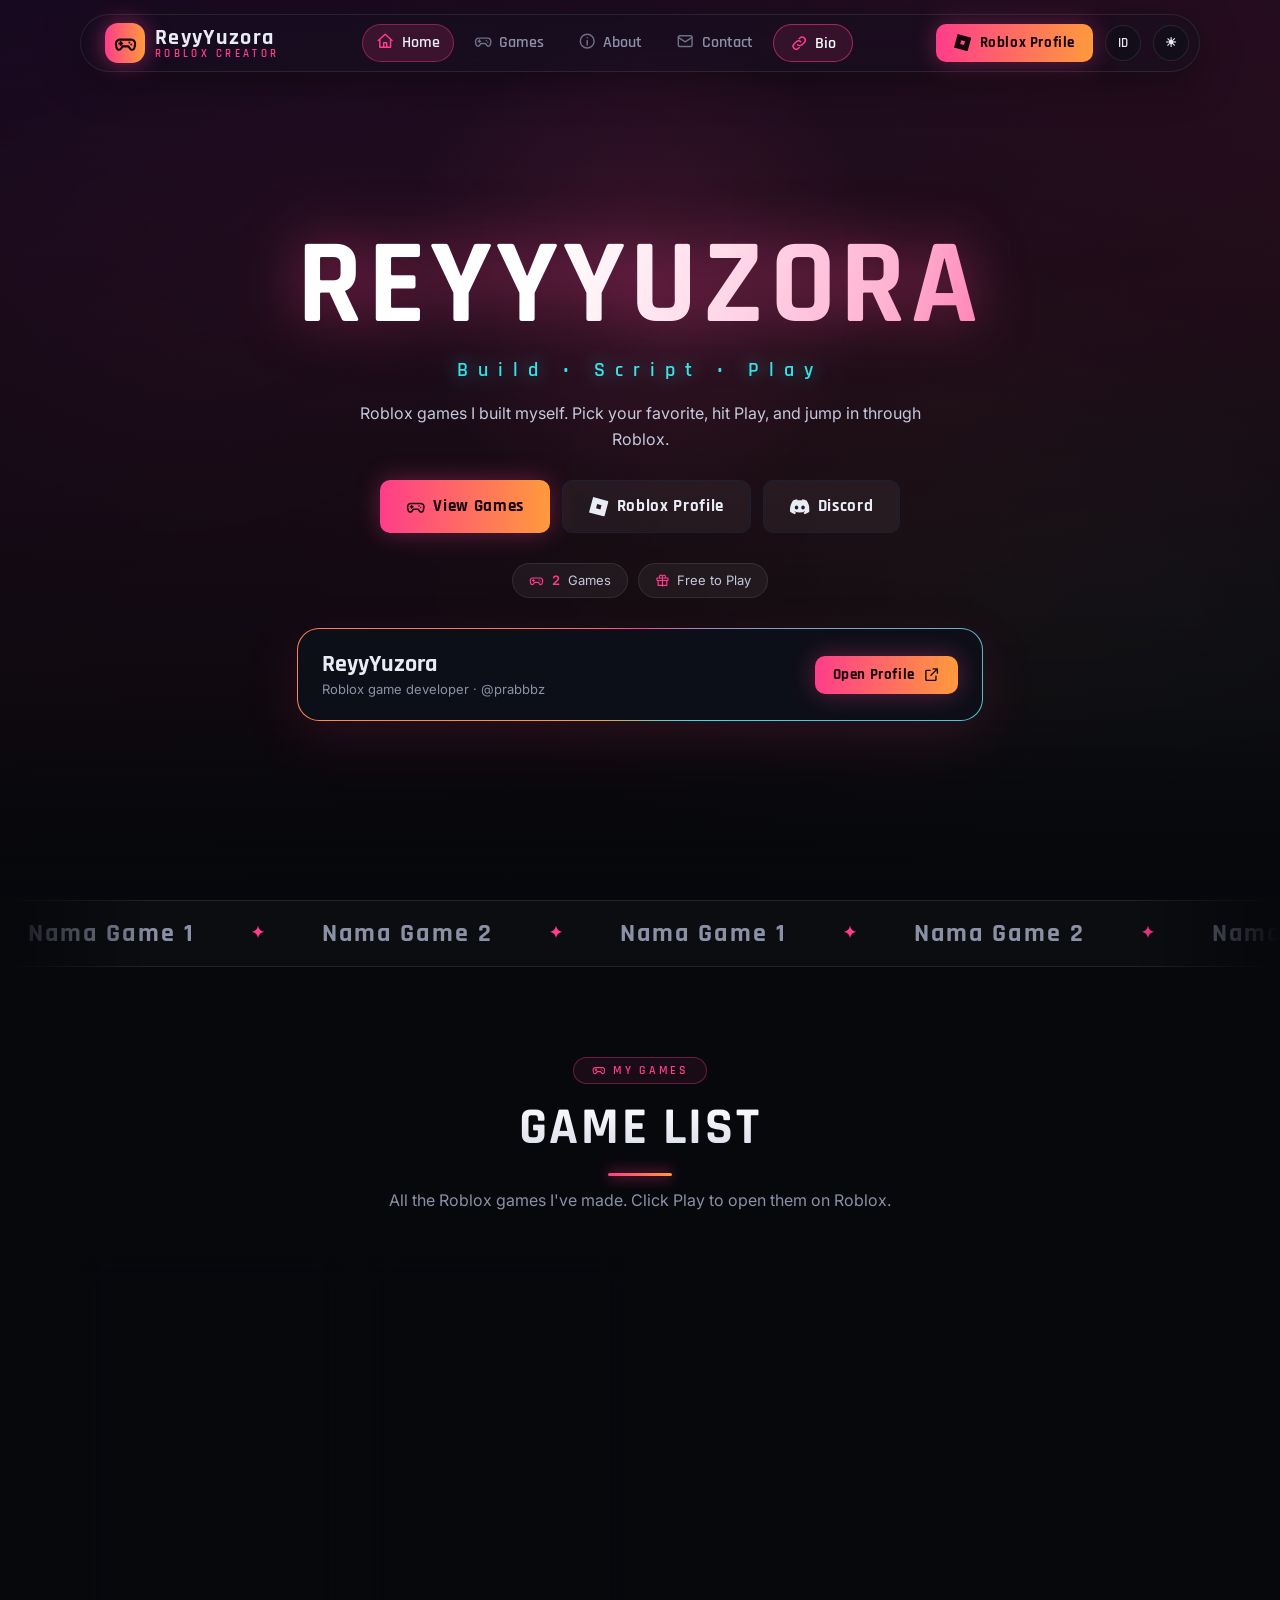
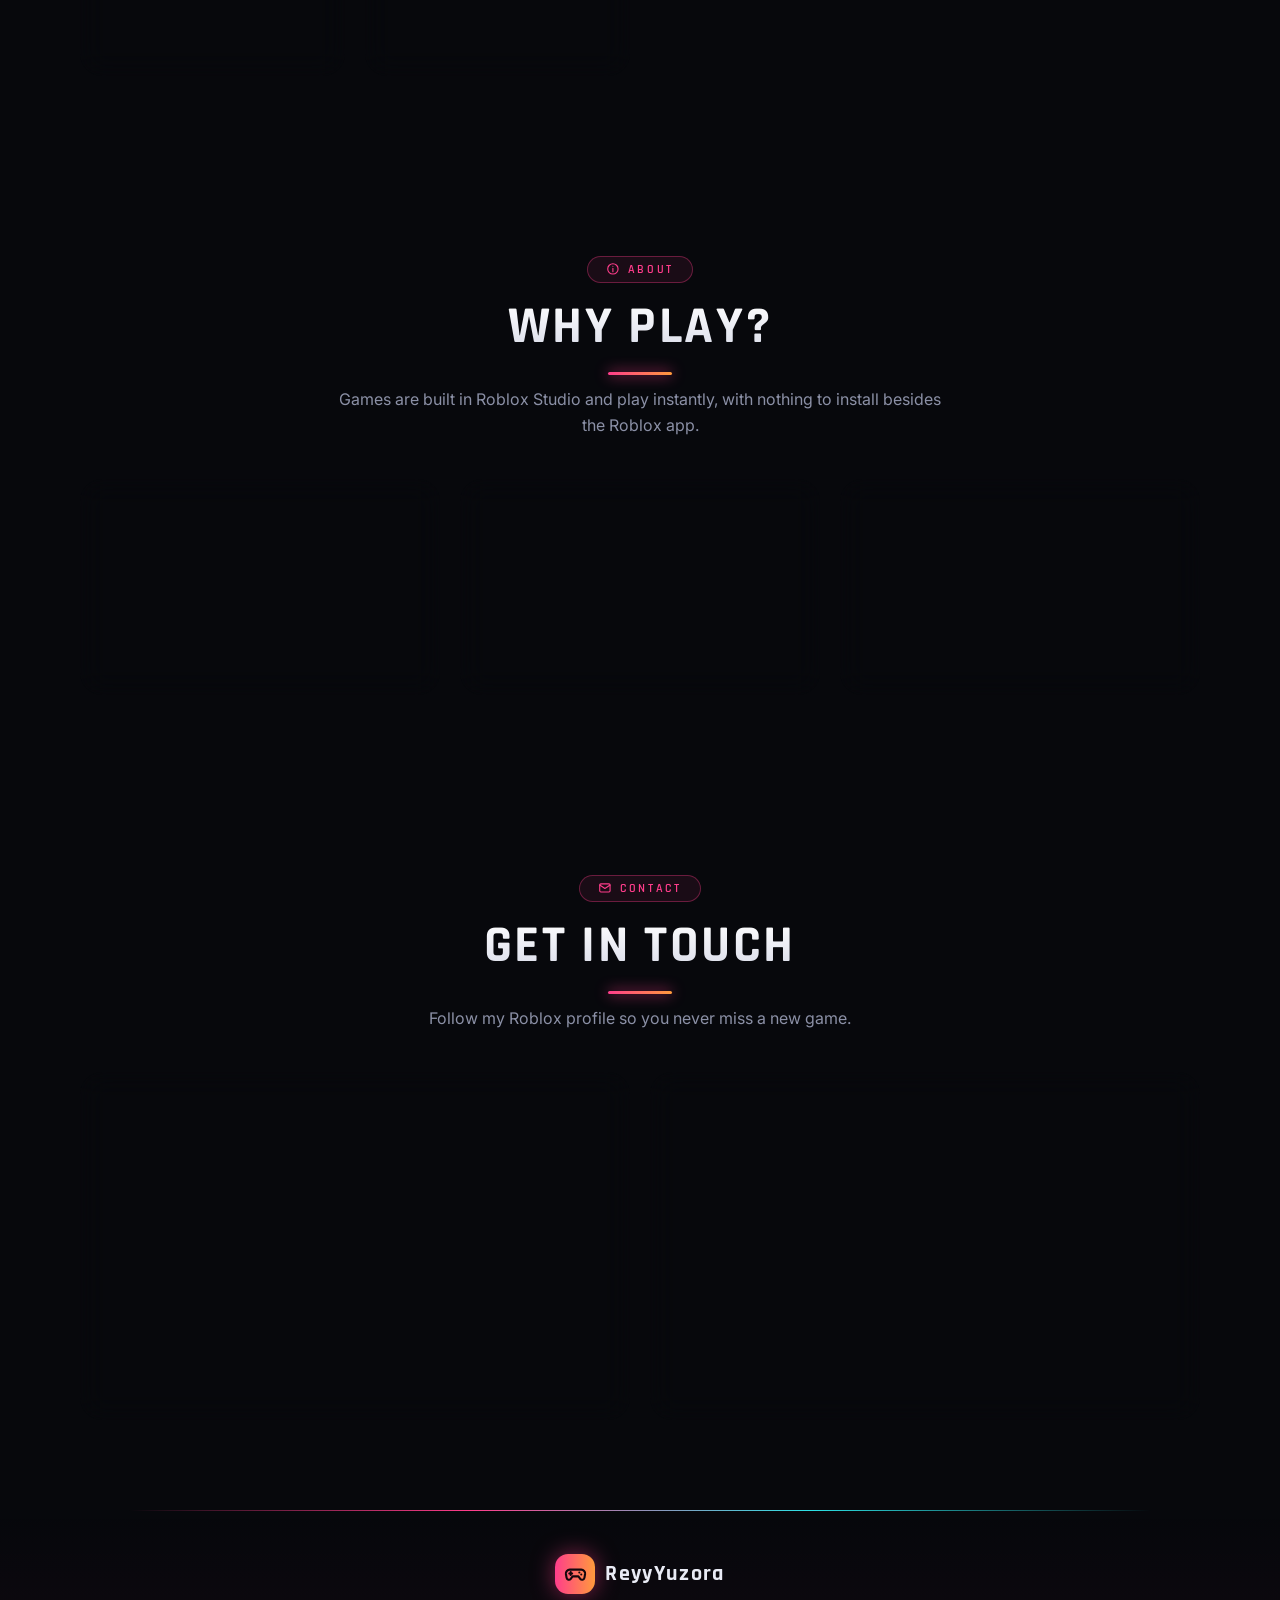
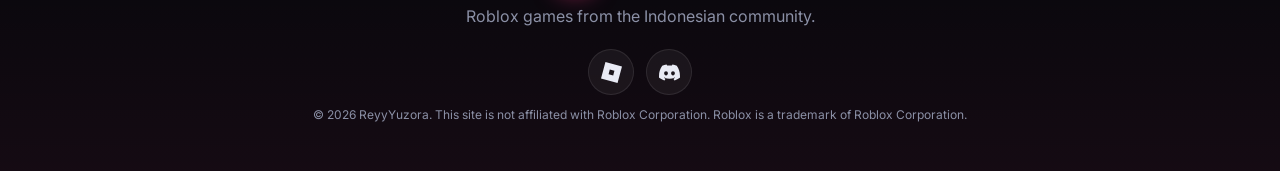
==== commit 2e037d64: "Add files via upload" ====
--- a/index.html
+++ b/index.html
@@ -5,6 +5,21 @@
 <meta name="viewport" content="width=device-width, initial-scale=1">
 <meta name="theme-color" content="#07080c">
 <meta name="description" content="Kumpulan game Roblox buatan ReyyYuzora. Mainkan langsung di Roblox.">
+<script>try{var t=localStorage.getItem("theme");if(t)document.documentElement.dataset.theme=t}catch(e){}</script>
+<link rel="canonical" href="https://roblox-prabbbz.vercel.app/">
+<meta name="robots" content="index,follow">
+<meta property="og:type" content="website"><meta property="og:site_name" content="ReyyYuzora">
+<meta property="og:title" content="ReyyYuzora — Game Roblox">
+<meta property="og:description" content="Kumpulan game Roblox buatan ReyyYuzora. Mainkan langsung di Roblox.">
+<meta property="og:url" content="https://roblox-prabbbz.vercel.app/">
+<meta property="og:image" content="https://roblox-prabbbz.vercel.app/og-image.png">
+<meta property="og:image:width" content="1200"><meta property="og:image:height" content="630">
+<meta property="og:locale" content="id_ID"><meta property="og:locale:alternate" content="en_US">
+<meta name="twitter:card" content="summary_large_image">
+<meta name="twitter:title" content="ReyyYuzora — Game Roblox">
+<meta name="twitter:description" content="Kumpulan game Roblox buatan ReyyYuzora. Mainkan langsung di Roblox.">
+<meta name="twitter:image" content="https://roblox-prabbbz.vercel.app/og-image.png">
+<script type="application/ld+json">{"@context":"https://schema.org","@type":"WebSite","name":"ReyyYuzora — Game Roblox","url":"https://roblox-prabbbz.vercel.app/","inLanguage":["id","en"],"description":"Kumpulan game Roblox buatan ReyyYuzora."}</script>
 <link rel="icon" type="image/svg+xml" href="data:image/svg+xml,%3Csvg xmlns='http://www.w3.org/2000/svg' viewBox='0 0 64 64'%3E%3Cdefs%3E%3ClinearGradient id='g' x1='0' y1='0' x2='1' y2='1'%3E%3Cstop stop-color='%23ff3d8b'/%3E%3Cstop offset='1' stop-color='%23ff9a3c'/%3E%3C/linearGradient%3E%3C/defs%3E%3Crect width='64' height='64' rx='16' fill='url(%23g)'/%3E%3Cpath d='M22 24h20a8 8 0 0 1 7 11l-3 7a4 4 0 0 1-7-1l-1-2H26l-1 2a4 4 0 0 1-7 1l-3-7a8 8 0 0 1 7-11z' fill='%2314060c'/%3E%3C/svg%3E">
 <title>ReyyYuzora — Game Roblox</title>
 <link href="https://fonts.googleapis.com/css2?family=Rajdhani:wght@500;600;700&family=Inter:wght@400;500;600&display=swap" rel="stylesheet">
@@ -16,7 +31,7 @@
 <header class="nav" id="nav">
   <a class="brand" href="#hero"><i class="logo"><svg class="i"><use href="#i-pad"/></svg></i><span><span data-text="name"></span><small>ROBLOX CREATOR</small></span></a>
   <nav id="menu"><a href="#hero"><svg class="i"><use href="#i-home"/></svg>Home</a><a href="#games"><svg class="i"><use href="#i-pad"/></svg>Games</a><a href="#about"><svg class="i"><use href="#i-info"/></svg>Tentang</a><a href="#contact"><svg class="i"><use href="#i-mail"/></svg>Kontak</a><button class="bio-link" id="bioBtn" type="button"><svg class="i"><use href="#i-link"/></svg>Bio</button></nav>
-  <div class="nav-r"><a class="btn sm" data-href="profile" target="_blank" rel="noopener"><svg class="i b"><use href="#i-roblox"/></svg>Profil Roblox</a><button id="burger" aria-label="Menu">☰</button></div>
+  <div class="nav-r"><a class="btn sm" data-href="profile" target="_blank" rel="noopener"><svg class="i b"><use href="#i-roblox"/></svg>Profil Roblox</a><button class="tbtn" id="langBtn" type="button" aria-label="Language">EN</button><button class="tbtn" id="themeBtn" type="button" aria-label="Theme">☀</button><button id="burger" aria-label="Menu">☰</button></div>
 </header>
 
 <section class="hero" id="hero">
@@ -62,7 +77,7 @@
   <p class="sub">Ikuti profil Roblox-ku agar tidak ketinggalan game baru.</p>
   <div class="grid g2">
     <article class="card com"><span class="ic"><svg class="i b"><use href="#i-roblox"/></svg></span><small>Roblox</small><h3>PROFIL ROBLOX</h3><p>Lihat semua game, tambah teman, dan ikuti akun Roblox-ku.</p><br><a class="btn" data-href="profile" target="_blank" rel="noopener"><svg class="i"><use href="#i-ext"/></svg>Buka Profil</a></article>
-    <article class="card com" data-optional><span class="ic"><svg class="i b"><use href="#i-discord"/></svg></span><small>Komunitas</small><h3>SERVER DISCORD</h3><p>Ngobrol dengan pemain lain, laporkan bug, dan dapatkan info update game.</p><br><a class="btn" data-href="discord" target="_blank" rel="noopener"><svg class="i b"><use href="#i-discord"/></svg>Join Discord</a></article>
+    <article class="card com" data-optional><span class="ic"><svg class="i b"><use href="#i-discord"/></svg></span><small>Komunitas</small><h3>SERVER DISCORD</h3><p>Ngobrol dengan pemain lain, laporkan bug, dan dapatkan info update game.</p><p class="dw" id="dw" hidden></p><br><a class="btn" data-href="discord" target="_blank" rel="noopener"><svg class="i b"><use href="#i-discord"/></svg>Join Discord</a></article>
   </div>
 </div></section>
 
--- a/style.css
+++ b/style.css
@@ -1,21 +1,21 @@
-:root{--bg:#07080c;--sf:#0e1018;--ln:#1d2030;--tx:#e9ebf5;--mu:#8b90a6;--pk:#ff3d8b;--or:#ff9a3c;--cy:#2de2e6;--grad:linear-gradient(90deg,var(--pk),var(--or))}
+:root{--bg:#07080c;--sf:#0e1018;--ln:#1d2030;--tx:#e9ebf5;--mu:#8b90a6;--pk:#ff3d8b;--or:#ff9a3c;--cy:#2de2e6;--grad:linear-gradient(90deg,var(--pk),var(--or));--bgrgb:7,8,12;--sfrgb:14,16,24;--tx2:#c4c8dc}
 *{box-sizing:border-box;margin:0;padding:0}
 html{scroll-behavior:smooth;scroll-padding-top:70px}
 body{background:var(--bg);color:var(--tx);font:400 16px/1.6 Inter,system-ui,sans-serif;overflow-x:hidden}
 a{color:inherit;text-decoration:none}
 h1,h2,h3,h4,.btn,nav a,.brand{font-family:Rajdhani,Inter,sans-serif}
 .wrap{max-width:1160px;margin:0 auto;padding:0 20px}
-.site-bg{position:fixed;inset:0;z-index:-1;background:linear-gradient(rgba(7,8,12,.88),rgba(7,8,12,.95)),url(images/site-bg.jpg) center/cover,radial-gradient(circle at 80% 0,#3a0f2e,transparent 55%),var(--bg)}
+.site-bg{position:fixed;inset:0;z-index:-1;background:linear-gradient(rgba(var(--bgrgb),.88),rgba(var(--bgrgb),.95)),url(images/site-bg.jpg) center/cover,radial-gradient(circle at 80% 0,#3a0f2e,transparent 55%),var(--bg)}
 /* nav */
 .nav{position:fixed;top:0;left:0;right:0;z-index:50;display:flex;align-items:center;justify-content:space-between;gap:16px;padding:12px 28px;transition:.3s}
-.nav.solid{background:rgba(7,8,12,.85);backdrop-filter:blur(12px);border-bottom:1px solid var(--ln)}
+.nav.solid{background:rgba(var(--bgrgb),.85);backdrop-filter:blur(12px);border-bottom:1px solid var(--ln)}
 .brand{display:flex;align-items:center;gap:10px;font-weight:700;font-size:22px;letter-spacing:.06em}
 .brand img{width:34px;height:34px;object-fit:contain}
 .brand span{display:flex;flex-direction:column;line-height:1}
 .brand small{font-size:11px;letter-spacing:.3em;color:var(--pk);font-weight:600}
 #menu{display:flex;gap:6px}
 #menu a{padding:6px 14px;border-radius:99px;font-weight:600;color:var(--mu);transition:.2s}
-#menu a:hover,#menu a.on{color:#fff;background:rgba(255,61,139,.15)}
+#menu a:hover,#menu a.on{color:var(--tx);background:rgba(255,61,139,.15)}
 .nav-r{display:flex;align-items:center;gap:12px}
 .ver{font-size:13px;color:var(--mu);border:1px solid var(--ln);padding:2px 10px;border-radius:99px}
 #burger{display:none;background:none;border:1px solid var(--ln);color:var(--tx);font-size:20px;padding:2px 10px;border-radius:8px;cursor:pointer}
@@ -28,17 +28,17 @@
 :focus-visible{outline:2px solid var(--cy);outline-offset:3px}
 /* hero */
 .hero{position:relative;min-height:100vh;display:flex;align-items:center;padding:110px 0 60px}
-.hero-bg{position:absolute;inset:0;background:linear-gradient(180deg,rgba(7,8,12,.55),var(--bg)),url(images/hero-bg.jpg) center/cover,linear-gradient(160deg,#2a0b3a,#ff3d8b55 55%,#ff9a3c33)}
+.hero-bg{position:absolute;inset:0;background:linear-gradient(180deg,rgba(var(--bgrgb),.55),var(--bg)),url(images/hero-bg.jpg) center/cover,linear-gradient(160deg,#2a0b3a,#ff3d8b55 55%,#ff9a3c33)}
 .hero-in{position:relative;text-align:center}
 h1{font-size:clamp(44px,9vw,104px);line-height:.95;letter-spacing:.04em;background:linear-gradient(180deg,#fff,#ffb3d1 60%,var(--pk));-webkit-background-clip:text;background-clip:text;color:transparent;filter:drop-shadow(0 0 28px rgba(255,61,139,.5))}
 .tag{margin-top:14px;font:600 20px Rajdhani;letter-spacing:.35em;color:var(--cy)}
-.lead{max-width:600px;margin:18px auto 28px;color:#c4c8dc}
+.lead{max-width:600px;margin:18px auto 28px;color:var(--tx2)}
 .cta{display:flex;flex-wrap:wrap;gap:12px;justify-content:center}
 .pills{display:flex;flex-wrap:wrap;gap:10px;justify-content:center;margin:30px 0}
-.pills span{font-size:13px;padding:4px 14px;border-radius:99px;background:rgba(255,255,255,.06);border:1px solid var(--ln);color:#c4c8dc}
+.pills span{font-size:13px;padding:4px 14px;border-radius:99px;background:rgba(255,255,255,.06);border:1px solid var(--ln);color:var(--tx2)}
 .dot{display:inline-block;width:8px;height:8px;border-radius:50%;background:#2cff8a;margin-right:8px;box-shadow:0 0 10px #2cff8a;animation:pulse 1.6s infinite}
 @keyframes pulse{50%{opacity:.35}}
-.ipbox{display:flex;align-items:center;gap:18px;justify-content:space-between;flex-wrap:wrap;text-align:left;max-width:760px;margin:0 auto;padding:18px 22px;background:rgba(14,16,24,.8);border:1px solid var(--ln);border-radius:14px;backdrop-filter:blur(8px)}
+.ipbox{display:flex;align-items:center;gap:18px;justify-content:space-between;flex-wrap:wrap;text-align:left;max-width:760px;margin:0 auto;padding:18px 22px;background:rgba(var(--sfrgb),.8);border:1px solid var(--ln);border-radius:14px;backdrop-filter:blur(8px)}
 .ipbox b{font:700 18px Rajdhani}.ipbox p{font-size:13px;color:var(--mu)}
 .ipbox code{font:600 20px ui-monospace,monospace;color:var(--cy);background:#000;padding:8px 16px;border-radius:8px}
 /* sections */
@@ -53,17 +53,17 @@
 .card p{color:var(--mu);font-size:15px}
 .card small{display:block;color:var(--cy);font:600 13px Rajdhani;letter-spacing:.2em;text-transform:uppercase;margin-bottom:6px}
 .card h4{font-size:15px;color:var(--mu);font-weight:600}
-.trailer{display:flex;align-items:center;gap:20px;width:100%;margin-bottom:24px;aspect-ratio:16/7;min-height:200px;padding:28px;border:1px solid var(--ln);border-radius:18px;cursor:pointer;color:var(--tx);text-align:left;position:relative;overflow:hidden;background:linear-gradient(90deg,rgba(7,8,12,.8),transparent),url(images/trailer-poster.png) center/cover,linear-gradient(120deg,#1a0b2e,#ff3d8b44,#2de2e633)}
-.trailer b{display:block;font:700 26px Rajdhani;letter-spacing:.05em}.trailer small{color:#c4c8dc}
+.trailer{display:flex;align-items:center;gap:20px;width:100%;margin-bottom:24px;aspect-ratio:16/7;min-height:200px;padding:28px;border:1px solid var(--ln);border-radius:18px;cursor:pointer;color:var(--tx);text-align:left;position:relative;overflow:hidden;background:linear-gradient(90deg,rgba(var(--bgrgb),.8),transparent),url(images/trailer-poster.png) center/cover,linear-gradient(120deg,#1a0b2e,#ff3d8b44,#2de2e633)}
+.trailer b{display:block;font:700 26px Rajdhani;letter-spacing:.05em}.trailer small{color:var(--tx2)}
 .trailer em{position:absolute;right:20px;bottom:16px;font-style:normal;font-size:13px;background:rgba(0,0,0,.6);padding:3px 10px;border-radius:6px}
 .play{flex:none;width:68px;height:68px;border-radius:50%;display:grid;place-items:center;background:var(--grad);color:#14060c;font-size:24px;box-shadow:0 0 30px var(--pk);transition:.2s}
 .trailer:hover .play{transform:scale(1.1)}
 /* gallery */
 .gal{display:grid;gap:16px;grid-template-columns:2fr 1fr;grid-template-rows:240px 240px}
 .shot{position:relative;border-radius:16px;overflow:hidden;border:1px solid var(--ln);display:flex;align-items:flex-end;background-size:cover!important}
-.s1{grid-row:span 2;background:linear-gradient(transparent 40%,rgba(7,8,12,.9)),url(images/gameplay-launcher.png) center/cover,linear-gradient(135deg,#2a0b3a,#ff3d8b66)}
-.s2{background:linear-gradient(transparent 30%,rgba(7,8,12,.9)),url(images/gameplay-night.png) center/cover,linear-gradient(135deg,#0b1a3a,#2de2e655)}
-.s3{background:linear-gradient(transparent 30%,rgba(7,8,12,.9)),url(images/gameplay-settings.png) center/cover,linear-gradient(135deg,#3a1a0b,#ff9a3c55)}
+.s1{grid-row:span 2;background:linear-gradient(transparent 40%,rgba(var(--bgrgb),.9)),url(images/gameplay-launcher.png) center/cover,linear-gradient(135deg,#2a0b3a,#ff3d8b66)}
+.s2{background:linear-gradient(transparent 30%,rgba(var(--bgrgb),.9)),url(images/gameplay-night.png) center/cover,linear-gradient(135deg,#0b1a3a,#2de2e655)}
+.s3{background:linear-gradient(transparent 30%,rgba(var(--bgrgb),.9)),url(images/gameplay-settings.png) center/cover,linear-gradient(135deg,#3a1a0b,#ff9a3c55)}
 .shot figcaption{padding:18px}.shot small{color:var(--cy);font:600 12px Rajdhani;letter-spacing:.2em;text-transform:uppercase}
 .shot h3{font-size:28px}.shot h4{font-size:20px;color:var(--tx)}
 /* community */
@@ -85,7 +85,7 @@
 @media(max-width:900px){
  .g3{grid-template-columns:1fr 1fr}.gal{grid-template-columns:1fr;grid-template-rows:auto}.shot{min-height:220px}.s1{grid-row:auto}
  #burger{display:block}.ver{display:none}
- #menu{position:absolute;top:100%;left:0;right:0;flex-direction:column;background:rgba(7,8,12,.97);padding:10px 20px 18px;border-bottom:1px solid var(--ln);display:none}
+ #menu{position:absolute;top:100%;left:0;right:0;flex-direction:column;background:rgba(var(--bgrgb),.97);padding:10px 20px 18px;border-bottom:1px solid var(--ln);display:none}
  #menu.open{display:flex}}
 @media(max-width:620px){.g3,.g2{grid-template-columns:1fr}.nav{padding:10px 16px}.nav .btn{display:none}.trailer{flex-direction:column;align-items:flex-start;aspect-ratio:auto}.sec{padding:64px 0}}
 @media(prefers-reduced-motion:reduce){*{animation:none!important;transition:none!important;scroll-behavior:auto!important}}
@@ -117,7 +117,7 @@
 @media(hover:none){.glow{display:none}}
 #bar{position:fixed;top:0;left:0;right:0;height:3px;background:var(--grad);transform-origin:0 50%;transform:scaleX(0);z-index:100;box-shadow:0 0 12px var(--pk)}
 /* navbar kaca */
-.nav{top:14px;left:50%;right:auto;width:min(1120px,calc(100% - 28px));transform:translateX(-50%);padding:8px 10px 8px 24px;border-radius:99px;background:rgba(14,16,24,.5);border:1px solid var(--bd);backdrop-filter:blur(18px) saturate(1.5);-webkit-backdrop-filter:blur(18px) saturate(1.5);box-shadow:0 10px 40px rgba(0,0,0,.35)}
+.nav{top:14px;left:50%;right:auto;width:min(1120px,calc(100% - 28px));transform:translateX(-50%);padding:8px 10px 8px 24px;border-radius:99px;background:rgba(var(--sfrgb),.5);border:1px solid var(--bd);backdrop-filter:blur(18px) saturate(1.5);-webkit-backdrop-filter:blur(18px) saturate(1.5);box-shadow:0 10px 40px rgba(0,0,0,.35)}
 .nav.solid{background:rgba(10,11,18,.82);border:1px solid var(--bd)}
 #menu a.on{box-shadow:inset 0 0 0 1px rgba(255,61,139,.4)}
 /* tombol */
@@ -203,7 +203,7 @@
 .soc a[href*="discord"]:hover,.soc a:hover{color:#14060c}
 
 /* ===== bio: gaya panel (disalin dari halaman link-in-bio) ===== */
-.bio-ov .prof{text-align:center}.bio-ov .prof>*{animation:rise .9s var(--cur) both;animation-delay:calc(var(--n,0)*.09s)}.bio-ov .prof>:nth-child(2){--n:1}.bio-ov .prof>:nth-child(3){--n:2}.bio-ov .prof>:nth-child(4){--n:3}.bio-ov .prof>:nth-child(5){--n:4}.bio-ov .ring{width:136px;height:136px;margin:0 auto 18px;padding:4px;border-radius:50%;background:conic-gradient(from var(--a),var(--pk),var(--cy),var(--or),var(--pk));animation:rise .9s var(--cur) both,spin 6s linear infinite;box-shadow:0 0 50px rgba(255,61,139,.4)}.bio-ov .ring img{width:100%;height:100%;border-radius:50%;object-fit:cover;background:var(--sf);border:4px solid var(--bg)}.bio-ov .bname{font:700 44px/1.05 Rajdhani,sans-serif;letter-spacing:.04em;background:linear-gradient(110deg,#fff 15%,#ffb3d1 38%,var(--pk) 52%,var(--or) 66%,#fff 88%);background-size:250% 100%;-webkit-background-clip:text;background-clip:text;color:transparent;animation:rise .9s var(--cur) .09s both,shine 7s linear infinite}.bio-ov .user{color:var(--cy);font-weight:500;margin-top:2px}.bio-ov .bio{color:#c4c8dc;max-width:36ch;margin:12px auto 0}.bio-ov .soc{display:flex;justify-content:center;gap:12px;margin-top:20px}.bio-ov .soc a{width:46px;height:46px;border-radius:50%;display:grid;place-items:center;background:rgba(255,255,255,.05);border:1px solid var(--bd);backdrop-filter:blur(10px);transition:.25s}.bio-ov .soc a:hover{background:var(--grad);color:#14060c;transform:translateY(-4px);box-shadow:0 8px 24px rgba(255,61,139,.5)}.bio-ov .soc .i{width:21px;height:21px}.bio-ov .links{display:flex;flex-direction:column;gap:14px;margin-top:30px}.bio-ov .lk{position:relative;overflow:hidden;display:flex;align-items:center;gap:16px;padding:14px 18px;border-radius:20px;background:linear-gradient(160deg,rgba(255,255,255,.08),rgba(255,255,255,.02));border:1px solid var(--bd);backdrop-filter:blur(14px);-webkit-backdrop-filter:blur(14px);box-shadow:0 10px 30px rgba(0,0,0,.3);transition:transform .3s var(--cur),border-color .3s,box-shadow .3s;animation:rise .8s var(--cur) both;animation-delay:calc(.45s + var(--n)*.08s)}.bio-ov .lk::after{content:"";position:absolute;inset:0;background:linear-gradient(110deg,transparent 30%,rgba(255,255,255,.16) 50%,transparent 70%);transform:translateX(-120%)}.bio-ov a.lk:hover{transform:translateY(-4px);border-color:rgba(255,61,139,.6);box-shadow:0 16px 40px rgba(255,61,139,.22)}.bio-ov a.lk:hover::after{transform:translateX(120%);transition:transform .8s}.bio-ov .lic{width:48px;height:48px;border-radius:14px;display:grid;place-items:center;flex:none;background:linear-gradient(135deg,rgba(255,61,139,.35),rgba(255,154,60,.2));border:1px solid rgba(255,61,139,.4);box-shadow:0 0 22px rgba(255,61,139,.22)}.bio-ov .lic .i{width:24px;height:24px;color:#fff}.bio-ov .lt{flex:1;min-width:0;text-align:left}.bio-ov .lt b{display:block;font:700 20px/1.2 Rajdhani,sans-serif;letter-spacing:.03em}.bio-ov .lt small{color:var(--mu);font-size:13px}.bio-ov .arr{color:var(--mu);transition:.25s}.bio-ov a.lk:hover .arr{color:var(--pk);transform:translateX(4px)}.bio-ov .lk.feat{background:var(--grad);color:#14060c;border-color:transparent;box-shadow:0 0 36px rgba(255,61,139,.45);padding:18px}.bio-ov .lk.feat .lic{background:rgba(20,6,12,.2);border-color:rgba(20,6,12,.25);box-shadow:none}.bio-ov .lk.feat .lic .i{color:#14060c}.bio-ov .lk.feat small,.bio-ov .lk.feat .arr{color:rgba(20,6,12,.75)}.bio-ov a.lk.feat:hover{border-color:transparent;box-shadow:0 0 56px rgba(255,61,139,.7)}.bio-ov .lk.off{opacity:.5}.bio-ov .soon{font-size:11px;padding:2px 10px;border-radius:99px;border:1px solid var(--bd);color:var(--mu);white-space:nowrap}.bio-ov .share{display:flex;align-items:center;gap:8px;margin:26px auto 0;padding:10px 22px;border-radius:99px;border:1px solid var(--bd);background:rgba(255,255,255,.05);color:var(--tx);font:600 16px Rajdhani,sans-serif;letter-spacing:.04em;cursor:pointer;transition:.25s}.bio-ov .share:hover{border-color:var(--pk);box-shadow:0 0 24px rgba(255,61,139,.35)}.bio-ov .foot{margin-top:34px;text-align:center;color:var(--mu);font-size:12px}
+.bio-ov .prof{text-align:center}.bio-ov .prof>*{animation:rise .9s var(--cur) both;animation-delay:calc(var(--n,0)*.09s)}.bio-ov .prof>:nth-child(2){--n:1}.bio-ov .prof>:nth-child(3){--n:2}.bio-ov .prof>:nth-child(4){--n:3}.bio-ov .prof>:nth-child(5){--n:4}.bio-ov .ring{width:136px;height:136px;margin:0 auto 18px;padding:4px;border-radius:50%;background:conic-gradient(from var(--a),var(--pk),var(--cy),var(--or),var(--pk));animation:rise .9s var(--cur) both,spin 6s linear infinite;box-shadow:0 0 50px rgba(255,61,139,.4)}.bio-ov .ring img{width:100%;height:100%;border-radius:50%;object-fit:cover;background:var(--sf);border:4px solid var(--bg)}.bio-ov .bname{font:700 44px/1.05 Rajdhani,sans-serif;letter-spacing:.04em;background:linear-gradient(110deg,#fff 15%,#ffb3d1 38%,var(--pk) 52%,var(--or) 66%,#fff 88%);background-size:250% 100%;-webkit-background-clip:text;background-clip:text;color:transparent;animation:rise .9s var(--cur) .09s both,shine 7s linear infinite}.bio-ov .user{color:var(--cy);font-weight:500;margin-top:2px}.bio-ov .bio{color:var(--tx2);max-width:36ch;margin:12px auto 0}.bio-ov .soc{display:flex;justify-content:center;gap:12px;margin-top:20px}.bio-ov .soc a{width:46px;height:46px;border-radius:50%;display:grid;place-items:center;background:rgba(255,255,255,.05);border:1px solid var(--bd);backdrop-filter:blur(10px);transition:.25s}.bio-ov .soc a:hover{background:var(--grad);color:#14060c;transform:translateY(-4px);box-shadow:0 8px 24px rgba(255,61,139,.5)}.bio-ov .soc .i{width:21px;height:21px}.bio-ov .links{display:flex;flex-direction:column;gap:14px;margin-top:30px}.bio-ov .lk{position:relative;overflow:hidden;display:flex;align-items:center;gap:16px;padding:14px 18px;border-radius:20px;background:linear-gradient(160deg,rgba(255,255,255,.08),rgba(255,255,255,.02));border:1px solid var(--bd);backdrop-filter:blur(14px);-webkit-backdrop-filter:blur(14px);box-shadow:0 10px 30px rgba(0,0,0,.3);transition:transform .3s var(--cur),border-color .3s,box-shadow .3s;animation:rise .8s var(--cur) both;animation-delay:calc(.45s + var(--n)*.08s)}.bio-ov .lk::after{content:"";position:absolute;inset:0;background:linear-gradient(110deg,transparent 30%,rgba(255,255,255,.16) 50%,transparent 70%);transform:translateX(-120%)}.bio-ov a.lk:hover{transform:translateY(-4px);border-color:rgba(255,61,139,.6);box-shadow:0 16px 40px rgba(255,61,139,.22)}.bio-ov a.lk:hover::after{transform:translateX(120%);transition:transform .8s}.bio-ov .lic{width:48px;height:48px;border-radius:14px;display:grid;place-items:center;flex:none;background:linear-gradient(135deg,rgba(255,61,139,.35),rgba(255,154,60,.2));border:1px solid rgba(255,61,139,.4);box-shadow:0 0 22px rgba(255,61,139,.22)}.bio-ov .lic .i{width:24px;height:24px;color:#fff}.bio-ov .lt{flex:1;min-width:0;text-align:left}.bio-ov .lt b{display:block;font:700 20px/1.2 Rajdhani,sans-serif;letter-spacing:.03em}.bio-ov .lt small{color:var(--mu);font-size:13px}.bio-ov .arr{color:var(--mu);transition:.25s}.bio-ov a.lk:hover .arr{color:var(--pk);transform:translateX(4px)}.bio-ov .lk.feat{background:var(--grad);color:#14060c;border-color:transparent;box-shadow:0 0 36px rgba(255,61,139,.45);padding:18px}.bio-ov .lk.feat .lic{background:rgba(20,6,12,.2);border-color:rgba(20,6,12,.25);box-shadow:none}.bio-ov .lk.feat .lic .i{color:#14060c}.bio-ov .lk.feat small,.bio-ov .lk.feat .arr{color:rgba(20,6,12,.75)}.bio-ov a.lk.feat:hover{border-color:transparent;box-shadow:0 0 56px rgba(255,61,139,.7)}.bio-ov .lk.off{opacity:.5}.bio-ov .soon{font-size:11px;padding:2px 10px;border-radius:99px;border:1px solid var(--bd);color:var(--mu);white-space:nowrap}.bio-ov .share{display:flex;align-items:center;gap:8px;margin:26px auto 0;padding:10px 22px;border-radius:99px;border:1px solid var(--bd);background:rgba(255,255,255,.05);color:var(--tx);font:600 16px Rajdhani,sans-serif;letter-spacing:.04em;cursor:pointer;transition:.25s}.bio-ov .share:hover{border-color:var(--pk);box-shadow:0 0 24px rgba(255,61,139,.35)}.bio-ov .foot{margin-top:34px;text-align:center;color:var(--mu);font-size:12px}
 
 /* ===== BIO: tombol navbar + panel ===== */
 #menu .bio-link{display:inline-flex;align-items:center;gap:7px;padding:6px 16px;border-radius:99px;border:1px solid rgba(255,61,139,.55);background:rgba(255,61,139,.12);color:#fff;font:600 16px Rajdhani,sans-serif;cursor:pointer;transition:.25s}
@@ -219,3 +219,18 @@
 .bio-ov:not(.open) .prof>*,.bio-ov:not(.open) .ring,.bio-ov:not(.open) .bname,.bio-ov:not(.open) .lk{animation:none}
 @media(max-width:420px){.bio-ov .bname{font-size:36px}}
 .toast{z-index:200}
+
+/* statistik live di kartu game */
+.gstat{display:flex;flex-wrap:wrap;gap:6px 14px}.gstat:empty{display:none}
+.meta.on{color:#2cff8a}.meta.on::before{content:"";width:8px;height:8px;border-radius:50%;background:#2cff8a;box-shadow:0 0 8px #2cff8a}
+
+/* tema terang, tombol tema/bahasa, widget Discord */
+:root[data-theme=light]{--bg:#f5f6fb;--sf:#fff;--ln:#dde0ee;--tx:#15182b;--mu:#586079;--cy:#0b8f96;--bd:rgba(20,24,43,.12);--bgrgb:245,246,251;--sfrgb:255,255,255;--tx2:#3a3f58;color-scheme:light}
+[data-theme=light] .bio-bg{background:radial-gradient(circle at 80% 0,rgba(255,61,139,.16),transparent 55%),rgba(245,246,251,.95)}
+[data-theme=light] .meta.on{color:#0a8f4d}[data-theme=light] .orbs i{opacity:.14}
+[hidden]{display:none!important}
+.tbtn{width:36px;height:36px;border-radius:50%;border:1px solid var(--bd);background:rgba(var(--sfrgb),.6);color:var(--tx);font:600 13px Rajdhani,sans-serif;cursor:pointer;transition:.2s}
+.tbtn:hover{border-color:var(--pk);color:var(--pk)}.tbtn:focus-visible{outline:2px solid var(--pk);outline-offset:2px}
+.dw{display:flex;flex-wrap:wrap;gap:6px 16px;margin-top:10px;font-size:14px;color:var(--mu)}.dw b{color:var(--tx)}
+.dw i{display:inline-block;width:8px;height:8px;border-radius:50%;background:#2cff8a;margin-right:6px}
+@media(max-width:560px){.nav-r .btn.sm{display:none}}
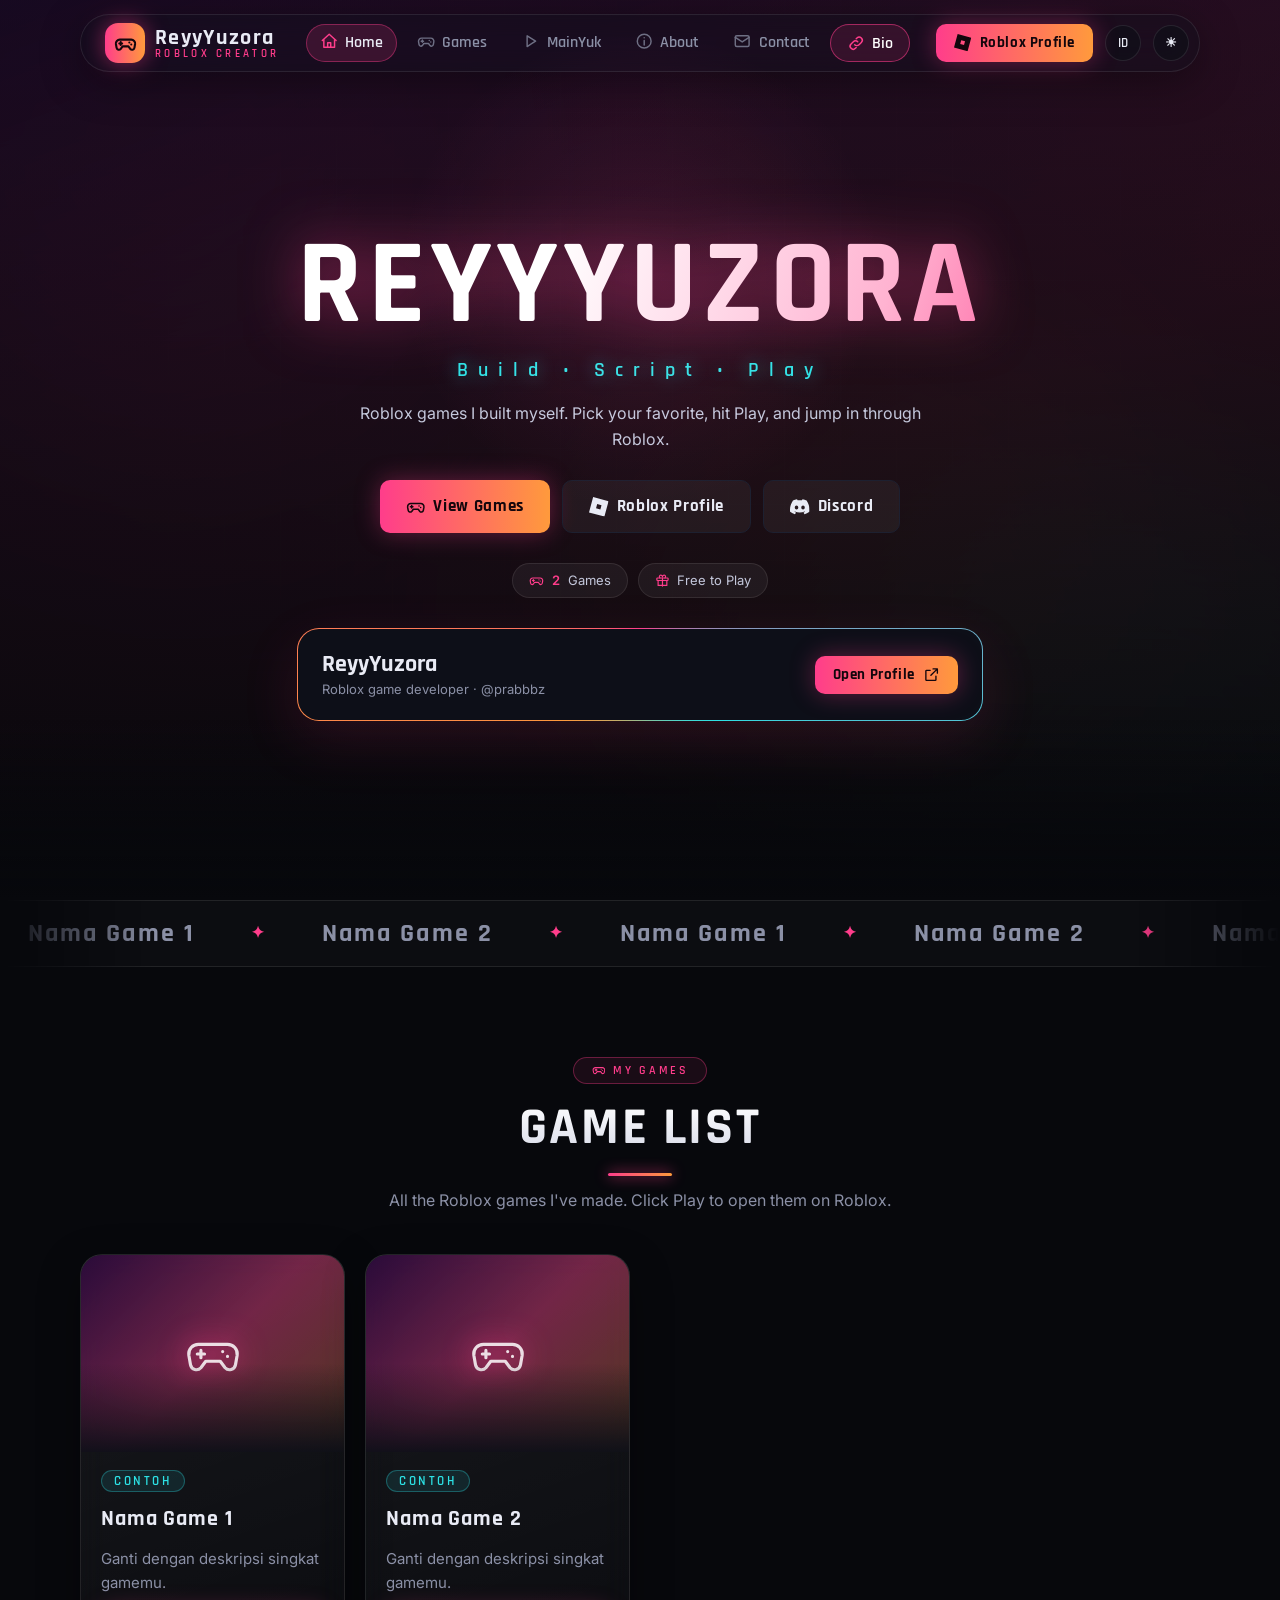
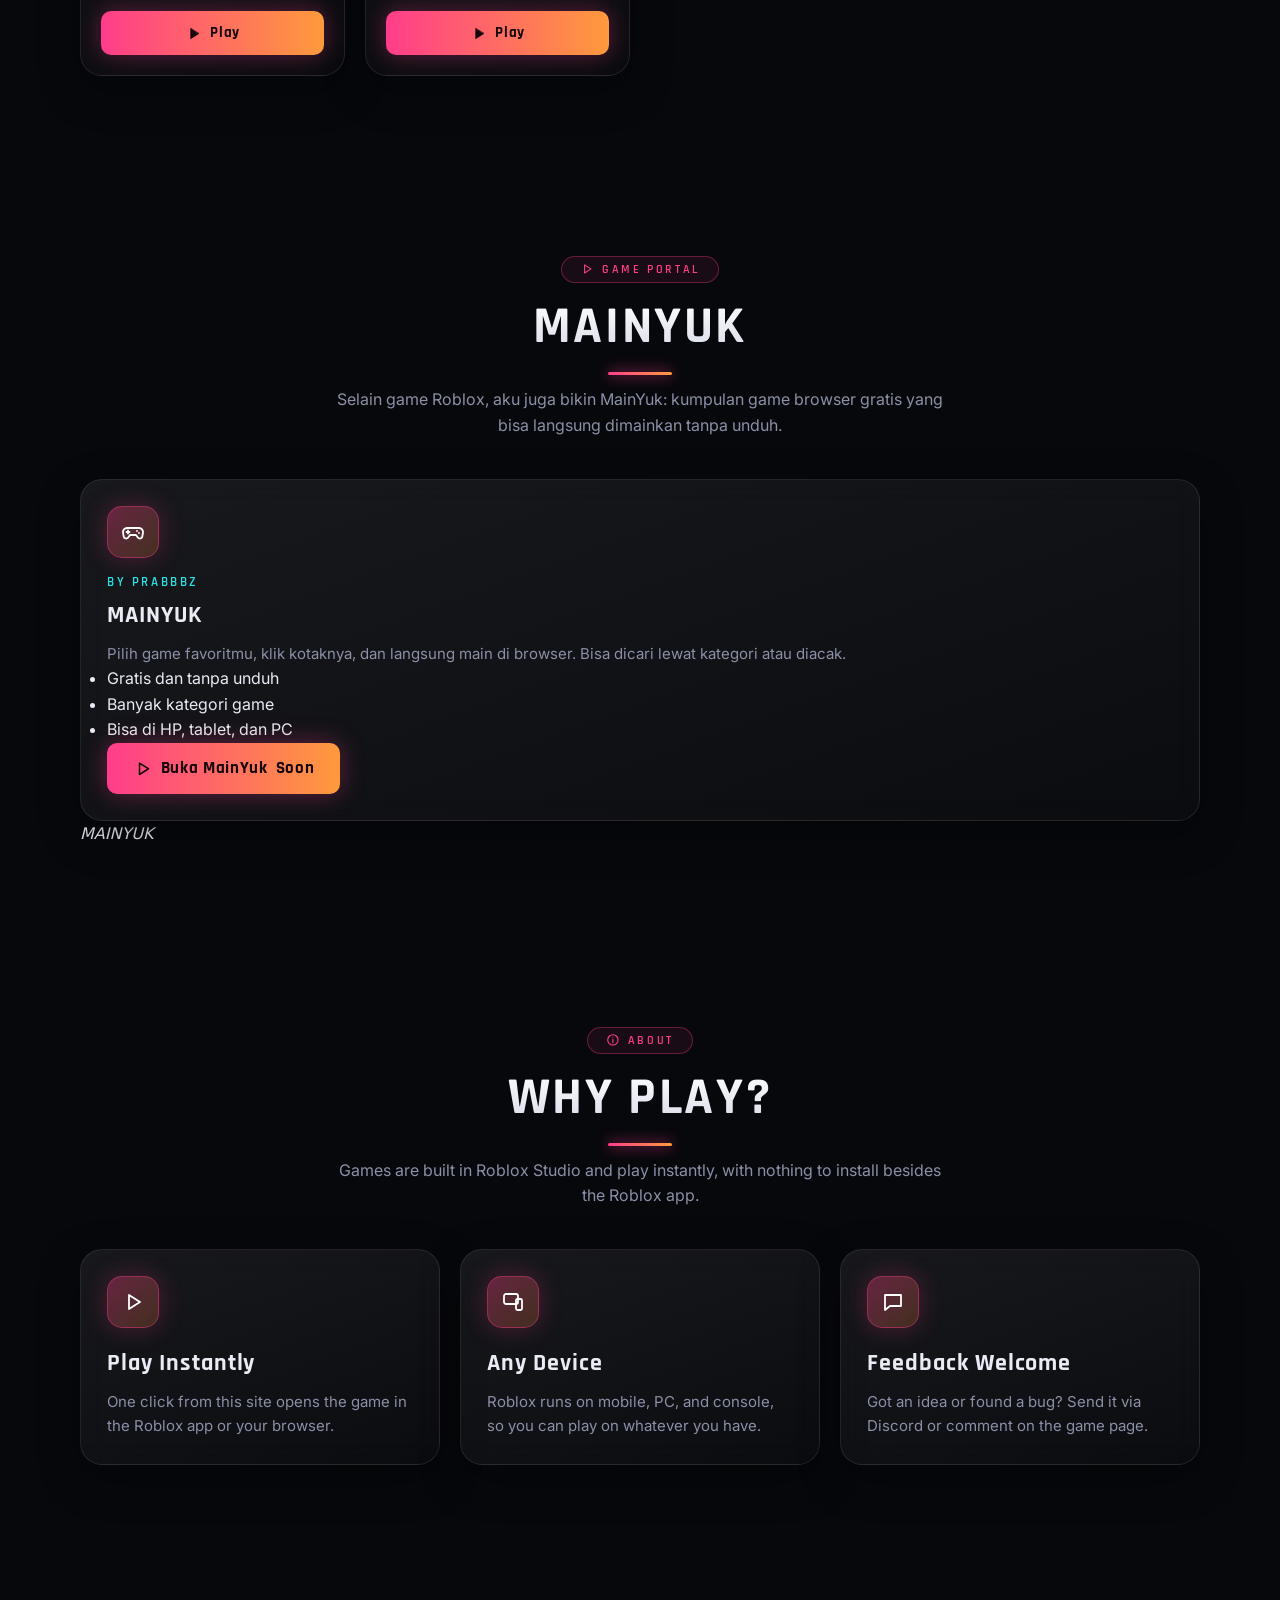
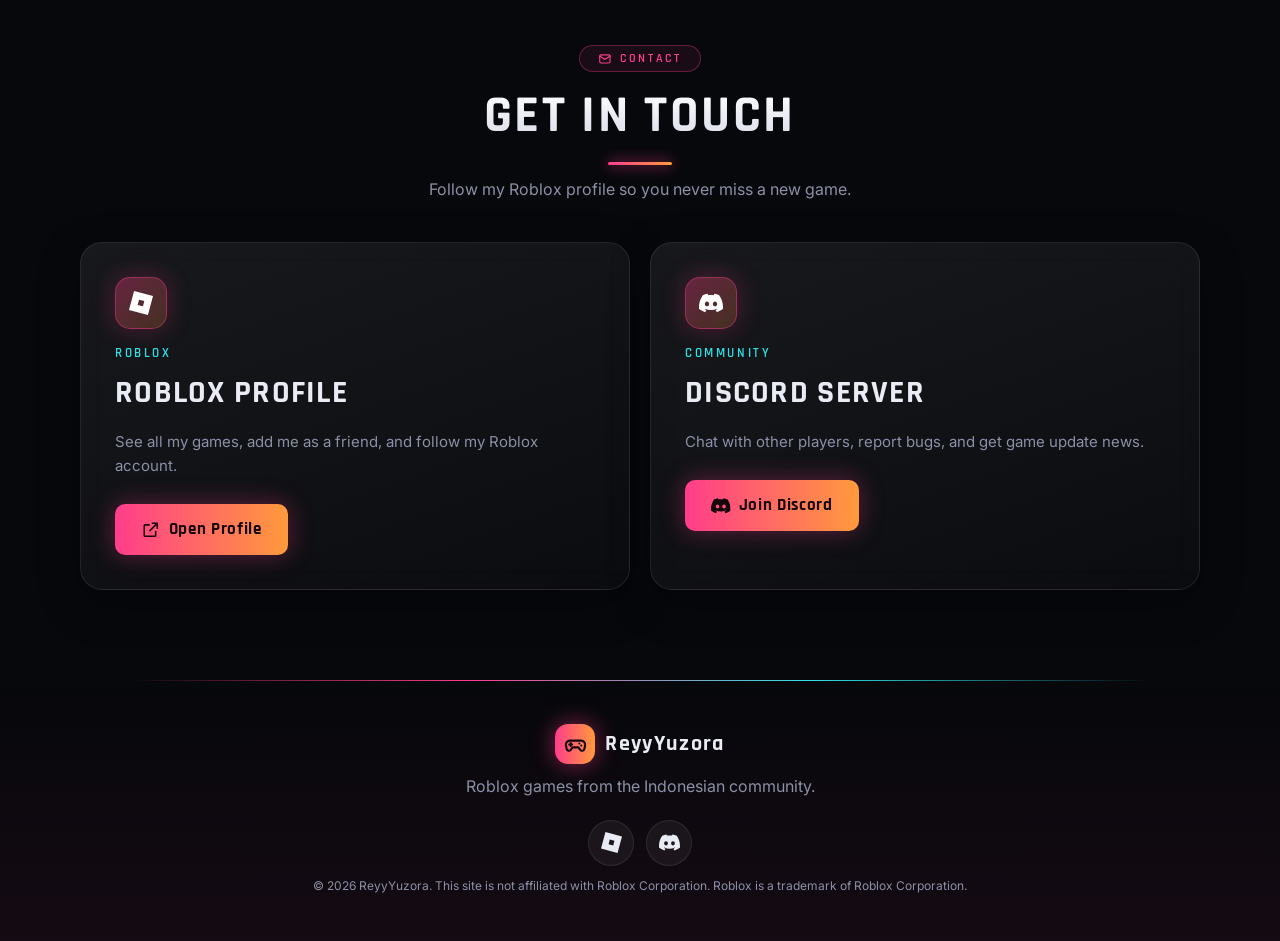
==== commit 22da0383: "Update index.html" ====
--- a/index.html
+++ b/index.html
@@ -30,7 +30,7 @@
 <div class="site-bg"></div><div class="orbs"><i></i><i></i><i></i></div><div class="glow" id="glow"></div><div id="bar"></div>
 <header class="nav" id="nav">
   <a class="brand" href="#hero"><i class="logo"><svg class="i"><use href="#i-pad"/></svg></i><span><span data-text="name"></span><small>ROBLOX CREATOR</small></span></a>
-  <nav id="menu"><a href="#hero"><svg class="i"><use href="#i-home"/></svg>Home</a><a href="#games"><svg class="i"><use href="#i-pad"/></svg>Games</a><a href="#about"><svg class="i"><use href="#i-info"/></svg>Tentang</a><a href="#contact"><svg class="i"><use href="#i-mail"/></svg>Kontak</a><button class="bio-link" id="bioBtn" type="button"><svg class="i"><use href="#i-link"/></svg>Bio</button></nav>
+  <nav id="menu"><a href="#hero"><svg class="i"><use href="#i-home"/></svg>Home</a><a href="#games"><svg class="i"><use href="#i-pad"/></svg>Games</a><a href="#mainyuk"><svg class="i"><use href="#i-play"/></svg>MainYuk</a><a href="#about"><svg class="i"><use href="#i-info"/></svg>Tentang</a><a href="#contact"><svg class="i"><use href="#i-mail"/></svg>Kontak</a><button class="bio-link" id="bioBtn" type="button"><svg class="i"><use href="#i-link"/></svg>Bio</button></nav>
   <div class="nav-r"><a class="btn sm" data-href="profile" target="_blank" rel="noopener"><svg class="i b"><use href="#i-roblox"/></svg>Profil Roblox</a><button class="tbtn" id="langBtn" type="button" aria-label="Language">EN</button><button class="tbtn" id="themeBtn" type="button" aria-label="Theme">☀</button><button id="burger" aria-label="Menu">☰</button></div>
 </header>
 
@@ -44,6 +44,7 @@
       <a class="btn" href="#games"><svg class="i"><use href="#i-pad"/></svg>Lihat Game</a>
       <a class="btn ghost" data-href="profile" target="_blank" rel="noopener"><svg class="i b"><use href="#i-roblox"/></svg>Profil Roblox</a>
       <a class="btn ghost" data-href="discord" data-optional target="_blank" rel="noopener"><svg class="i b"><use href="#i-discord"/></svg>Discord</a>
+      <a class="btn ghost" data-href="mainyuk" data-optional target="_blank" rel="noopener"><svg class="i"><use href="#i-play"/></svg>MainYuk</a>
     </div>
     <div class="pills"><span><svg class="i"><use href="#i-pad"/></svg><b id="stGames">0</b> Game</span><span id="stVisWrap" hidden><svg class="i"><use href="#i-eye"/></svg><b id="stVisits">0</b> Total Kunjungan</span><span id="stLiveWrap" hidden><svg class="i"><use href="#i-user"/></svg><b id="stLive">0</b> Sedang Main</span><span><svg class="i"><use href="#i-gift"/></svg>Gratis Dimainkan</span></div>
     <div class="ipbox">
@@ -60,6 +61,27 @@
   <p class="eyebrow"><svg class="i"><use href="#i-pad"/></svg>Game Buatanku</p><h2>DAFTAR GAME</h2>
   <p class="sub">Semua game Roblox yang sudah kubuat. Klik Mainkan untuk membukanya di Roblox.</p>
   <div class="games" id="gameList"><p class="empty">Memuat game…</p></div>
+</div></section>
+
+<section id="mainyuk" class="sec"><div class="wrap">
+  <p class="eyebrow"><svg class="i"><use href="#i-play"/></svg>Game Portal</p><h2>MAINYUK</h2>
+  <p class="sub">Selain game Roblox, aku juga bikin MainYuk: kumpulan game browser gratis yang bisa langsung dimainkan tanpa unduh.</p>
+  <div class="mk">
+    <article class="card mk-info">
+      <span class="ic"><svg viewBox="0 0 24 24"><path d="M6 8h12a4 4 0 0 1 4 4.5l-.7 4a2.5 2.5 0 0 1-4.3 1.2L15 15H9l-2 2.7a2.5 2.5 0 0 1-4.3-1.2L2 12.5A4 4 0 0 1 6 8z"/><path d="M7 10.5v3M5.5 12h3M16 11h.01M18 13h.01"/></svg></span>
+      <small>by prabbbz</small><h3>MAINYUK</h3>
+      <p>Pilih game favoritmu, klik kotaknya, dan langsung main di browser. Bisa dicari lewat kategori atau diacak.</p>
+      <ul class="mk-list"><li>Gratis dan tanpa unduh</li><li>Banyak kategori game</li><li>Bisa di HP, tablet, dan PC</li></ul>
+      <a class="btn" data-href="mainyuk" target="_blank" rel="noopener"><svg class="i"><use href="#i-play"/></svg>Buka MainYuk<span class="sn">Segera</span></a>
+    </article>
+    <div class="mk-view" aria-hidden="true">
+      <div class="mk-bar"><span></span><span></span><span></span><em>MAINYUK</em></div>
+      <div class="mk-body">
+        <div class="mk-side"><span class="s"></span><span class="on"></span><span></span><span></span><span></span><span></span></div>
+        <div class="mk-grid"><span class="big"></span><span></span><span></span><span></span><span></span><span></span><span></span><span></span><span></span><span></span><span></span><span></span><span></span></div>
+      </div>
+    </div>
+  </div>
 </div></section>
 
 <section id="about" class="sec"><div class="wrap">
@@ -84,7 +106,7 @@
 <footer class="foot"><div class="wrap">
   <div class="brand"><i class="logo"><svg class="i"><use href="#i-pad"/></svg></i><span data-text="name"></span></div>
   <p>Kumpulan game Roblox buatan komunitas Indonesia.</p>
-  <div class="soc"><a data-href="profile" target="_blank" rel="noopener" aria-label="Profil Roblox"><svg class="i b"><use href="#i-roblox"/></svg></a><a data-href="discord" data-optional target="_blank" rel="noopener" aria-label="Discord"><svg class="i b"><use href="#i-discord"/></svg></a></div>
+  <div class="soc"><a data-href="profile" target="_blank" rel="noopener" aria-label="Profil Roblox"><svg class="i b"><use href="#i-roblox"/></svg></a><a data-href="discord" data-optional target="_blank" rel="noopener" aria-label="Discord"><svg class="i b"><use href="#i-discord"/></svg></a><a data-href="mainyuk" data-optional target="_blank" rel="noopener" aria-label="MainYuk"><svg class="i"><use href="#i-play"/></svg></a></div>
   <small>© 2026 <span data-text="name"></span>. Situs ini tidak berafiliasi dengan Roblox Corporation. Roblox adalah merek dagang Roblox Corporation.</small>
 </div></footer>
 <div class="bio-ov" id="bio" role="dialog" aria-modal="true" aria-label="Bio" aria-hidden="true">
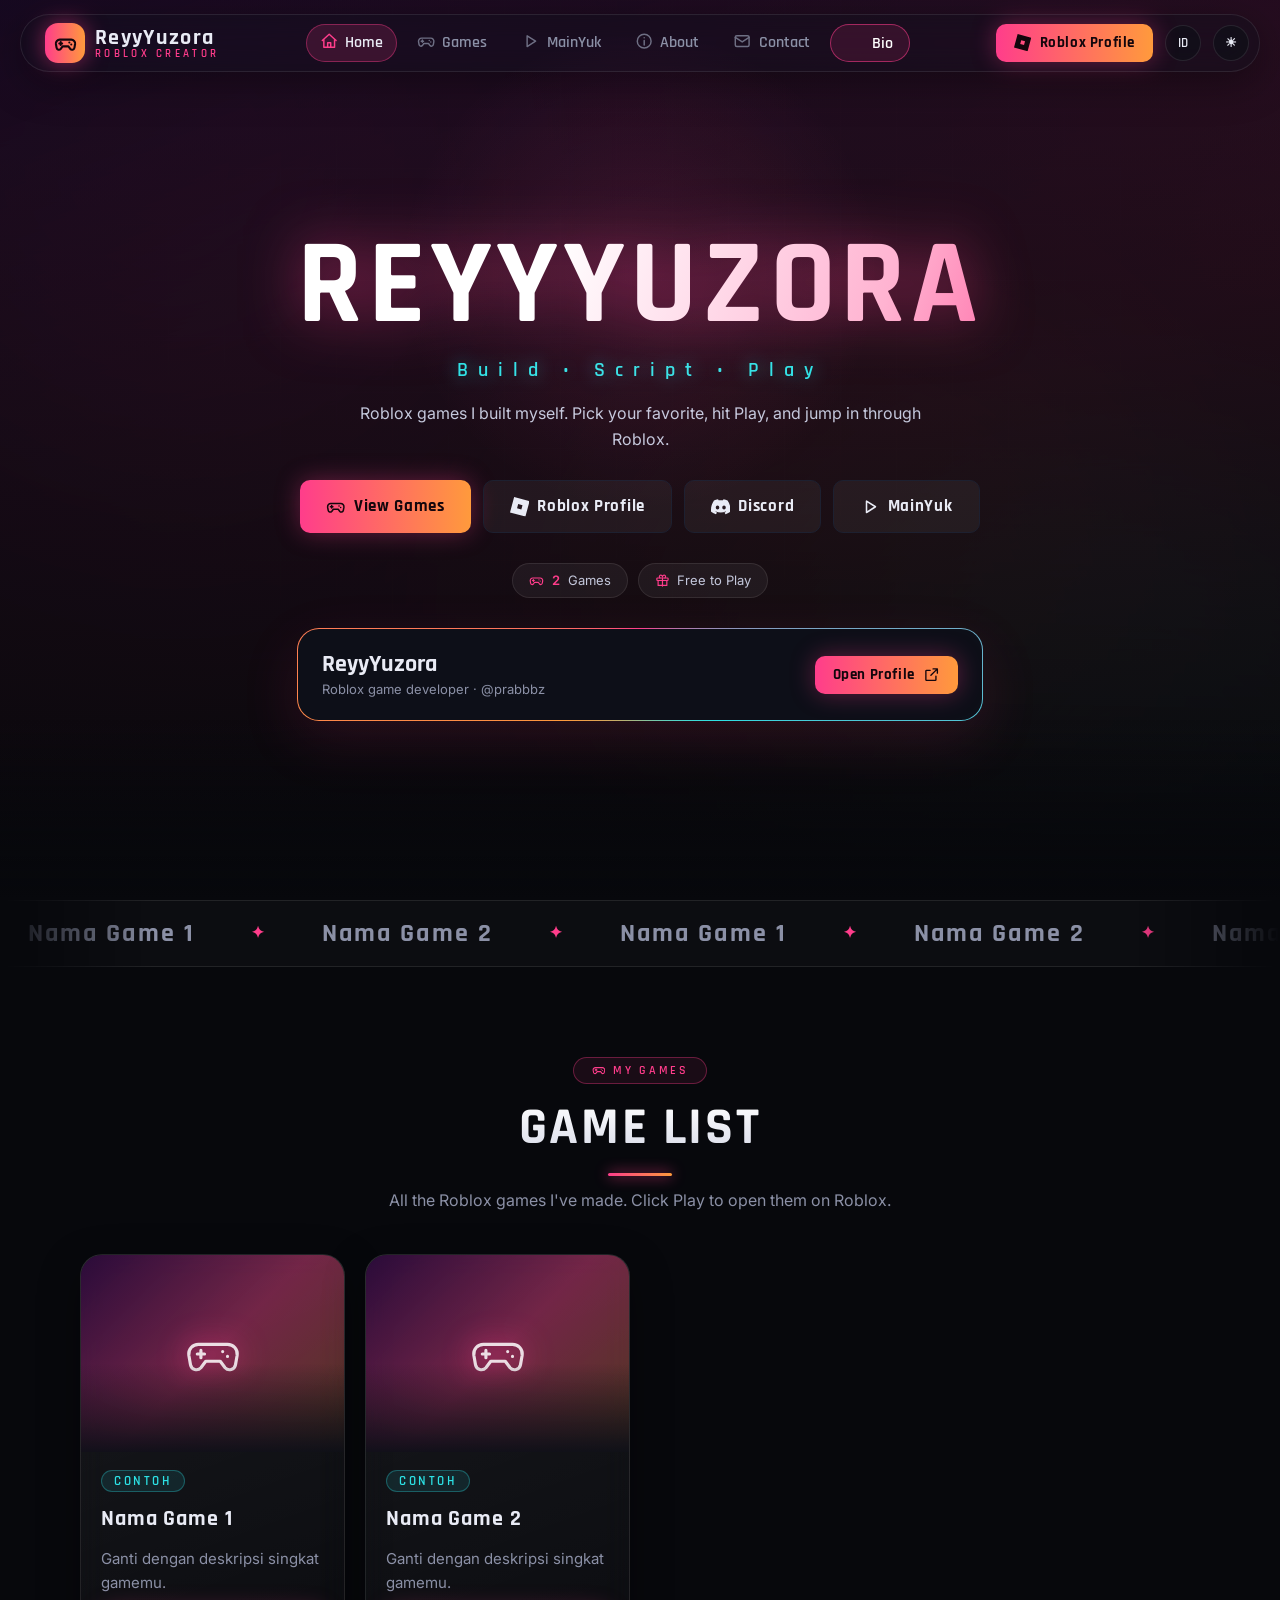
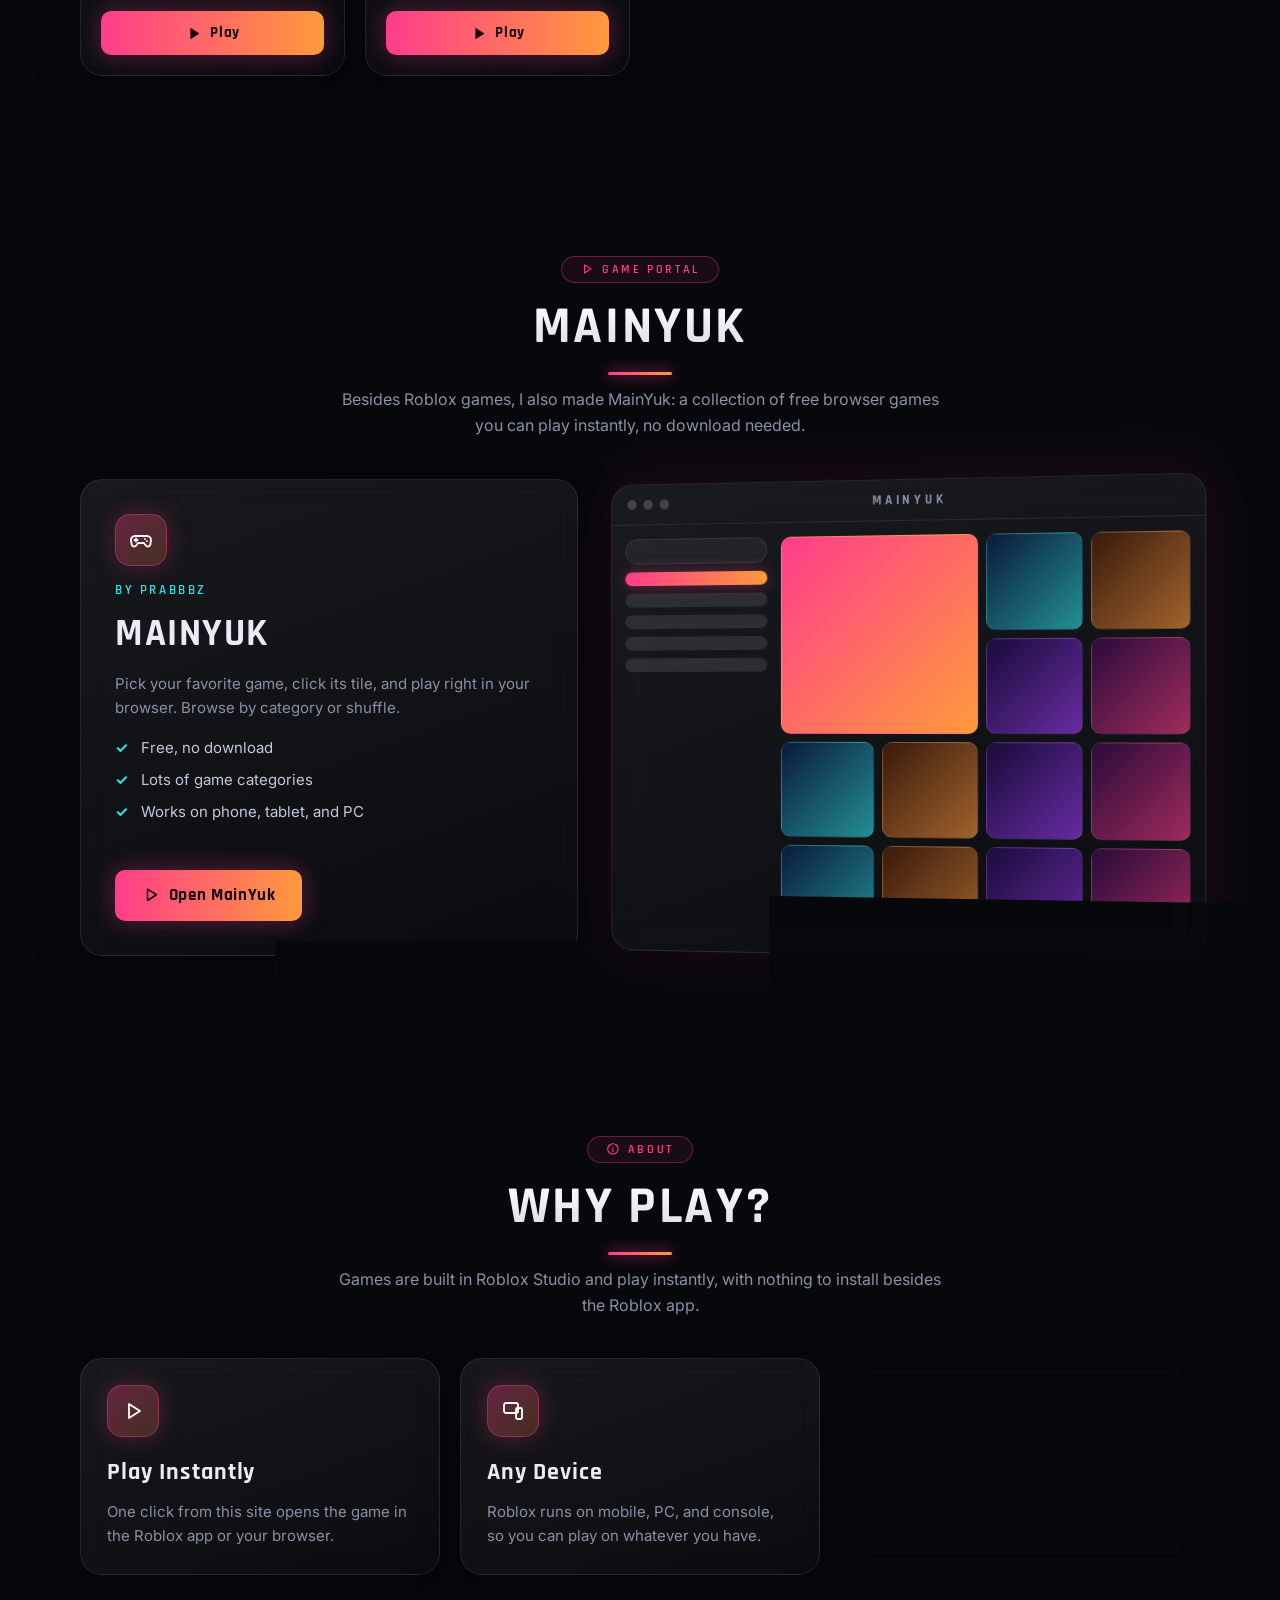
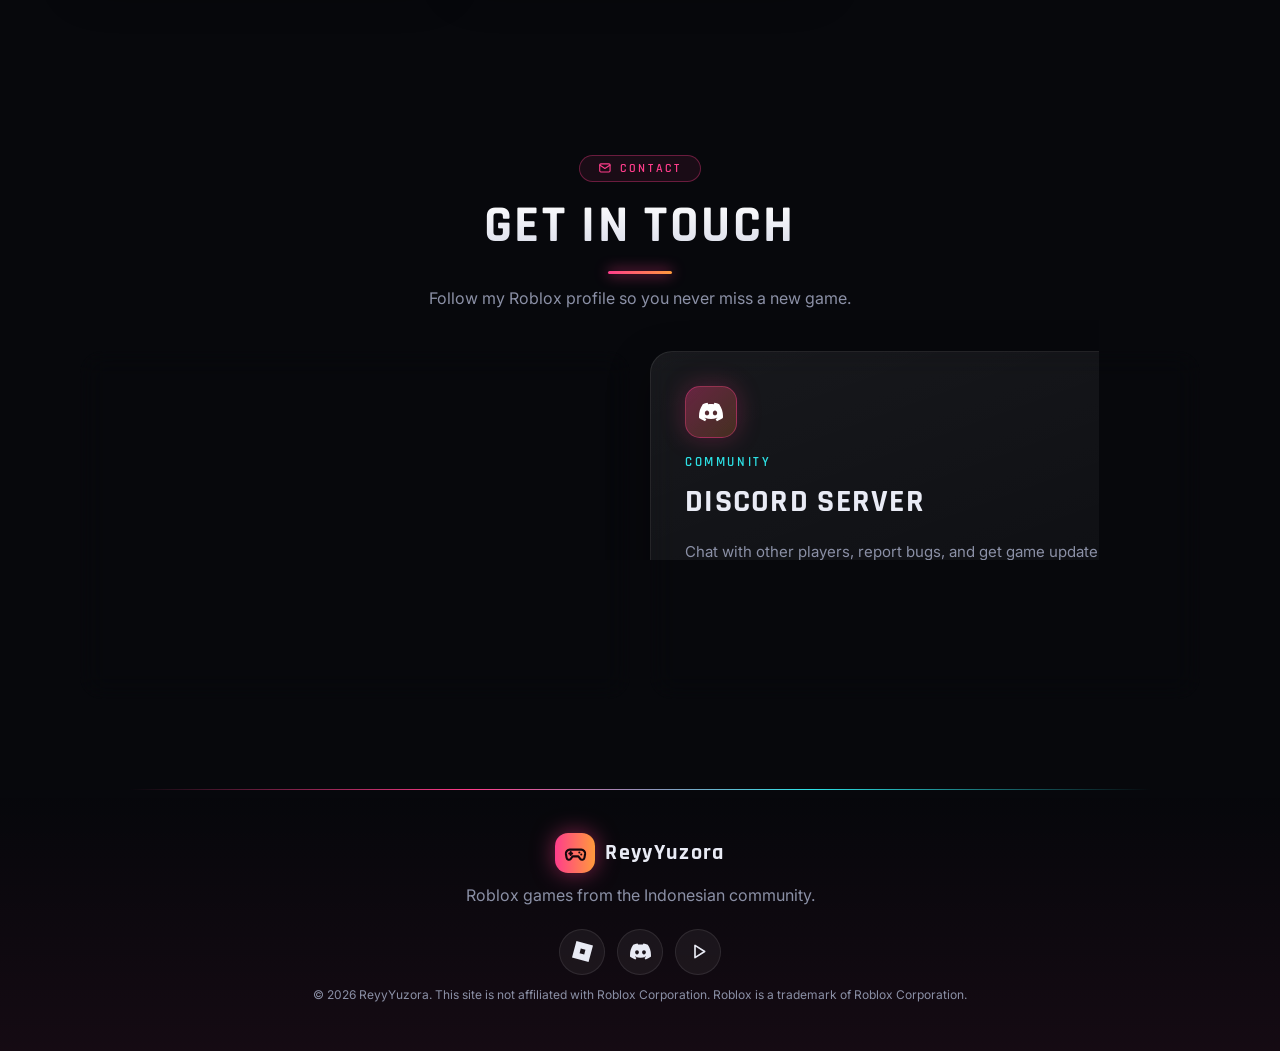
==== commit fcad3206: "Update index.html" ====
--- a/index.html
+++ b/index.html
@@ -30,7 +30,7 @@
 <div class="site-bg"></div><div class="orbs"><i></i><i></i><i></i></div><div class="glow" id="glow"></div><div id="bar"></div>
 <header class="nav" id="nav">
   <a class="brand" href="#hero"><i class="logo"><svg class="i"><use href="#i-pad"/></svg></i><span><span data-text="name"></span><small>ROBLOX CREATOR</small></span></a>
-  <nav id="menu"><a href="#hero"><svg class="i"><use href="#i-home"/></svg>Home</a><a href="#games"><svg class="i"><use href="#i-pad"/></svg>Games</a><a href="#mainyuk"><svg class="i"><use href="#i-play"/></svg>MainYuk</a><a href="#about"><svg class="i"><use href="#i-info"/></svg>Tentang</a><a href="#contact"><svg class="i"><use href="#i-mail"/></svg>Kontak</a><button class="bio-link" id="bioBtn" type="button"><svg class="i"><use href="#i-link"/></svg>Bio</button></nav>
+  <nav id="menu"><a href="#hero"><svg class="i"><use href="#i-home"/></svg>Home</a><a href="#games"><svg class="i"><use href="#i-pad"/></svg>Games</a><a href="#mainyuk"><svg class="i"><use href="#i-play"/></svg>MainYuk</a><a href="#about"><svg class="i"><use href="#i-info"/></svg>Tentang</a><a href="#contact"><svg class="i"><use href="#i-mail"/></svg>Kontak</a><button class="bio-link" id="bioBtn" type="button"><svg class="i"><use href="https://mybiogue.vercel.app/"/></svg>Bio</button></nav>
   <div class="nav-r"><a class="btn sm" data-href="profile" target="_blank" rel="noopener"><svg class="i b"><use href="#i-roblox"/></svg>Profil Roblox</a><button class="tbtn" id="langBtn" type="button" aria-label="Language">EN</button><button class="tbtn" id="themeBtn" type="button" aria-label="Theme">☀</button><button id="burger" aria-label="Menu">☰</button></div>
 </header>
 
--- a/style.css
+++ b/style.css
@@ -234,3 +234,32 @@
 .dw{display:flex;flex-wrap:wrap;gap:6px 16px;margin-top:10px;font-size:14px;color:var(--mu)}.dw b{color:var(--tx)}
 .dw i{display:inline-block;width:8px;height:8px;border-radius:50%;background:#2cff8a;margin-right:6px}
 @media(max-width:560px){.nav-r .btn.sm{display:none}}
+
+/* ===== MainYuk di web Roblox ===== */
+.nav{width:min(1240px,calc(100% - 28px))}.nav-r .btn.sm{white-space:nowrap}
+@media(max-width:1260px){#burger{display:block}#menu{position:absolute;top:calc(100% + 10px);left:0;right:0;flex-direction:column;background:rgba(var(--bgrgb),.97);padding:10px 20px 18px;border:1px solid var(--bd);border-radius:22px;display:none}#menu.open{display:flex}}
+.mk{display:grid;grid-template-columns:minmax(0,5fr) minmax(0,6fr);gap:24px;align-items:stretch}
+.mk-info{display:flex;flex-direction:column;align-items:flex-start;padding:34px}
+.mk-info h3{font-size:38px}
+.mk-list{list-style:none;margin:16px 0 26px;display:grid;gap:8px;color:var(--tx2);font-size:15px}
+.mk-list li{position:relative;padding-left:26px}.mk-list li::before{content:"✓";position:absolute;left:0;color:var(--cy);font-weight:700}
+.mk-info .btn{margin-top:auto}
+.btn .sn{display:none;font-size:12px;padding:1px 10px;border-radius:99px;background:rgba(20,6,12,.25)}
+.btn.off{opacity:.55;pointer-events:none;box-shadow:none}.btn.off .sn{display:inline}
+.mk-view{border:1px solid var(--bd);border-radius:22px;overflow:hidden;background:linear-gradient(160deg,rgba(255,255,255,.07),rgba(255,255,255,.02));backdrop-filter:blur(14px);-webkit-backdrop-filter:blur(14px);box-shadow:0 14px 40px rgba(0,0,0,.35),0 0 60px rgba(255,61,139,.12);transform:perspective(1200px) rotateY(-6deg);transition:transform .5s var(--cur)}
+.mk-view:hover{transform:perspective(1200px) rotateY(0)}
+.mk-bar{display:flex;align-items:center;gap:7px;padding:12px 16px;border-bottom:1px solid var(--bd)}
+.mk-bar span{width:10px;height:10px;border-radius:50%;background:rgba(255,255,255,.18)}
+.mk-bar em{margin:0 auto;padding-right:34px;font:700 13px Rajdhani,sans-serif;font-style:normal;letter-spacing:.3em;color:var(--mu)}
+.mk-body{display:grid;grid-template-columns:26% minmax(0,1fr);gap:14px;padding:14px}
+.mk-side{display:flex;flex-direction:column;gap:8px}
+.mk-side span{height:14px;border-radius:99px;background:rgba(255,255,255,.1)}
+.mk-side .s{height:26px;border:1px solid var(--bd);background:rgba(255,255,255,.05)}
+.mk-side .on{background:var(--grad);box-shadow:0 0 16px rgba(255,61,139,.4)}
+.mk-grid{display:grid;grid-template-columns:repeat(4,1fr);gap:8px;grid-auto-flow:dense}
+.mk-grid span{aspect-ratio:1;border-radius:10px;border:1px solid var(--bd);background:linear-gradient(135deg,#2a0b3a,#ff3d8b99)}
+.mk-grid span:nth-child(4n+2){background:linear-gradient(135deg,#0b1a3a,#2de2e699)}
+.mk-grid span:nth-child(4n+3){background:linear-gradient(135deg,#3a1a0b,#ff9a3c99)}
+.mk-grid span:nth-child(4n){background:linear-gradient(135deg,#1a0b3a,#a03dff99)}
+.mk-grid .big{grid-column:span 2;grid-row:span 2;aspect-ratio:auto;background:linear-gradient(135deg,#ff3d8b,#ff9a3c)}
+@media(max-width:900px){.mk{grid-template-columns:1fr}.mk-view{transform:none}}
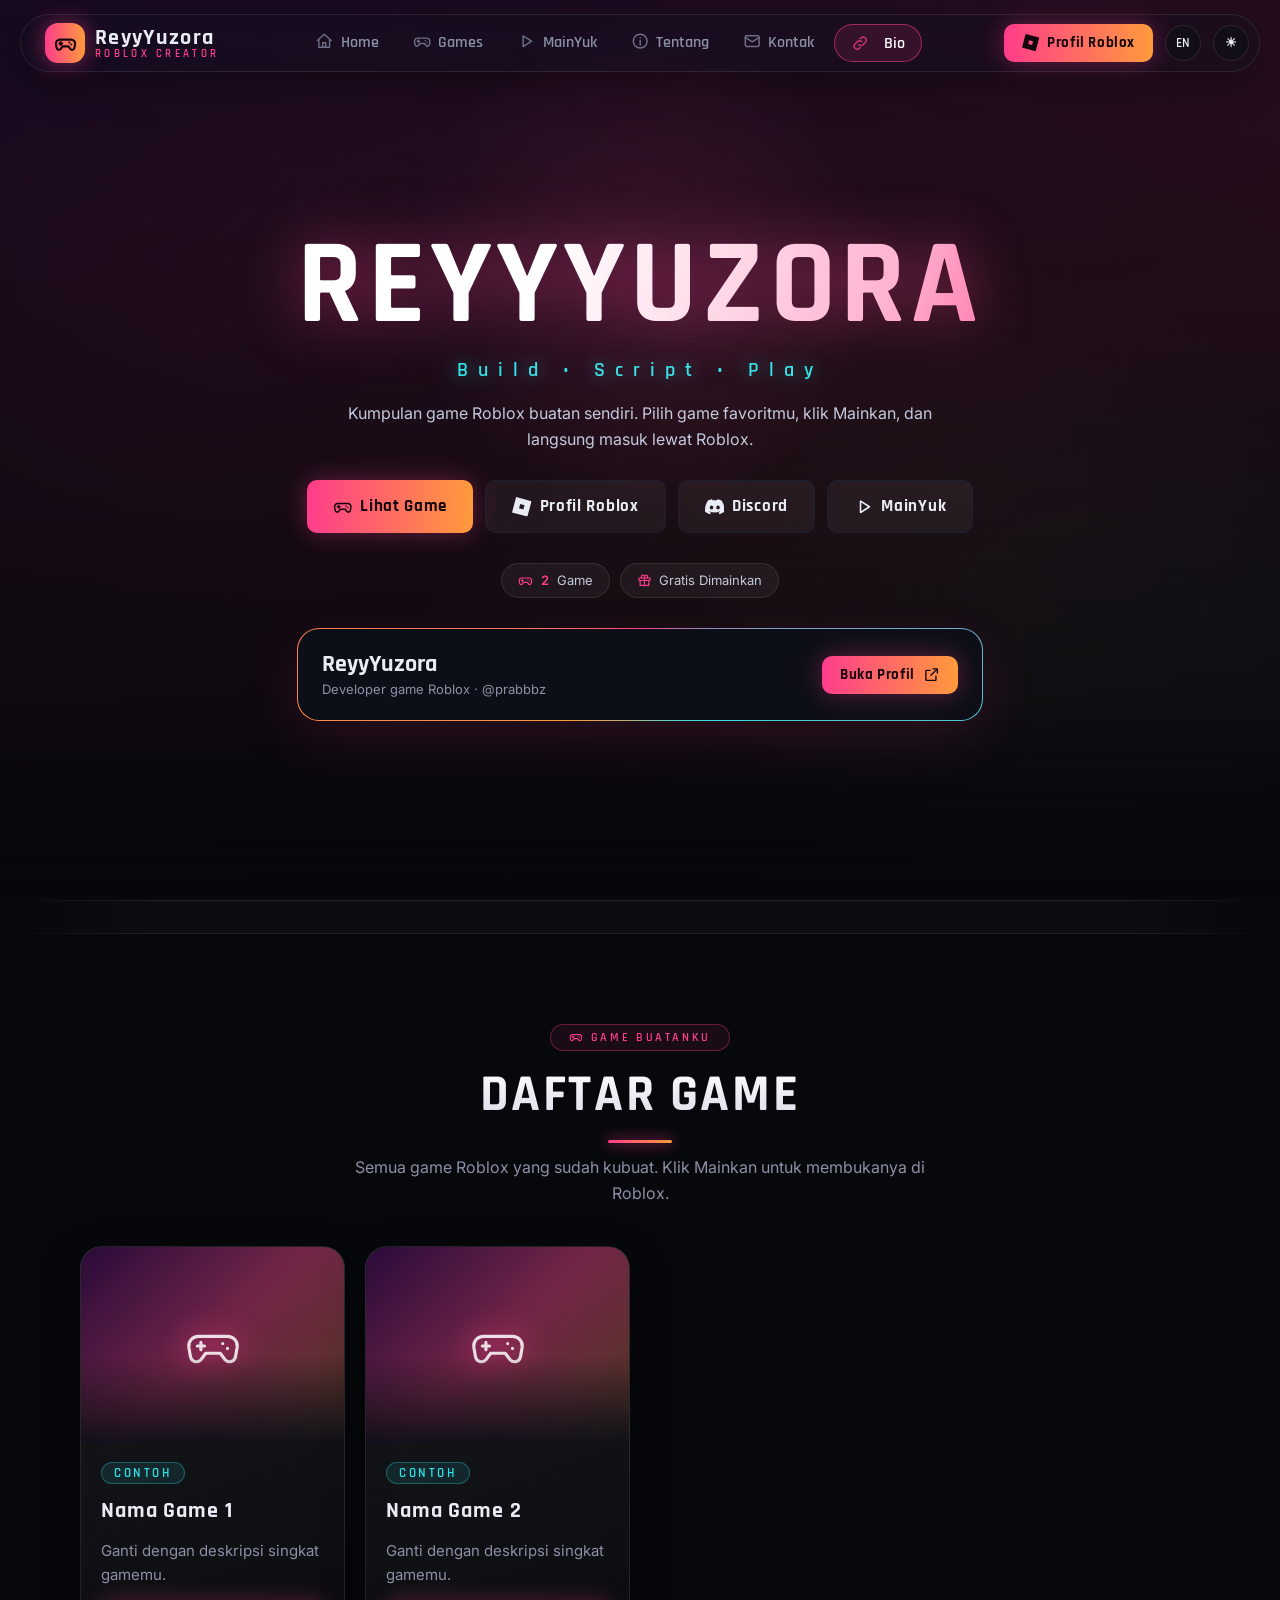
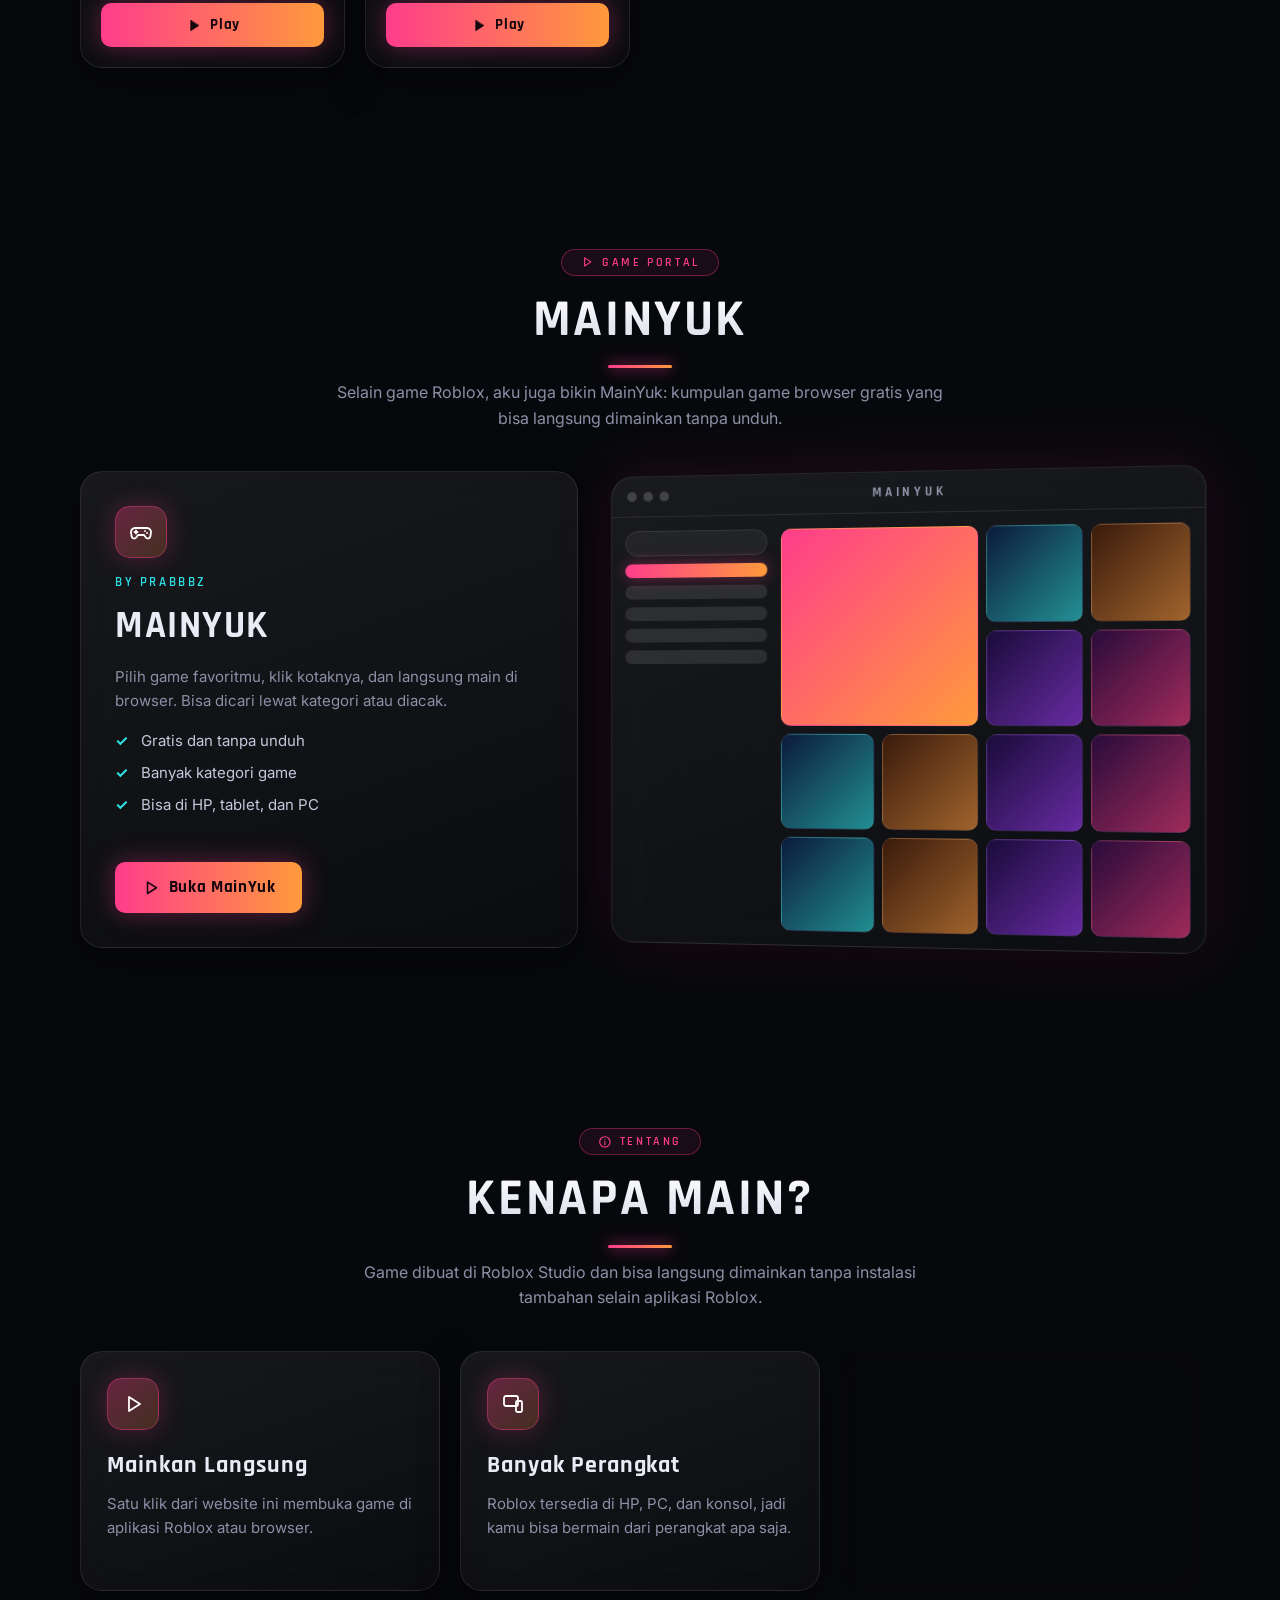
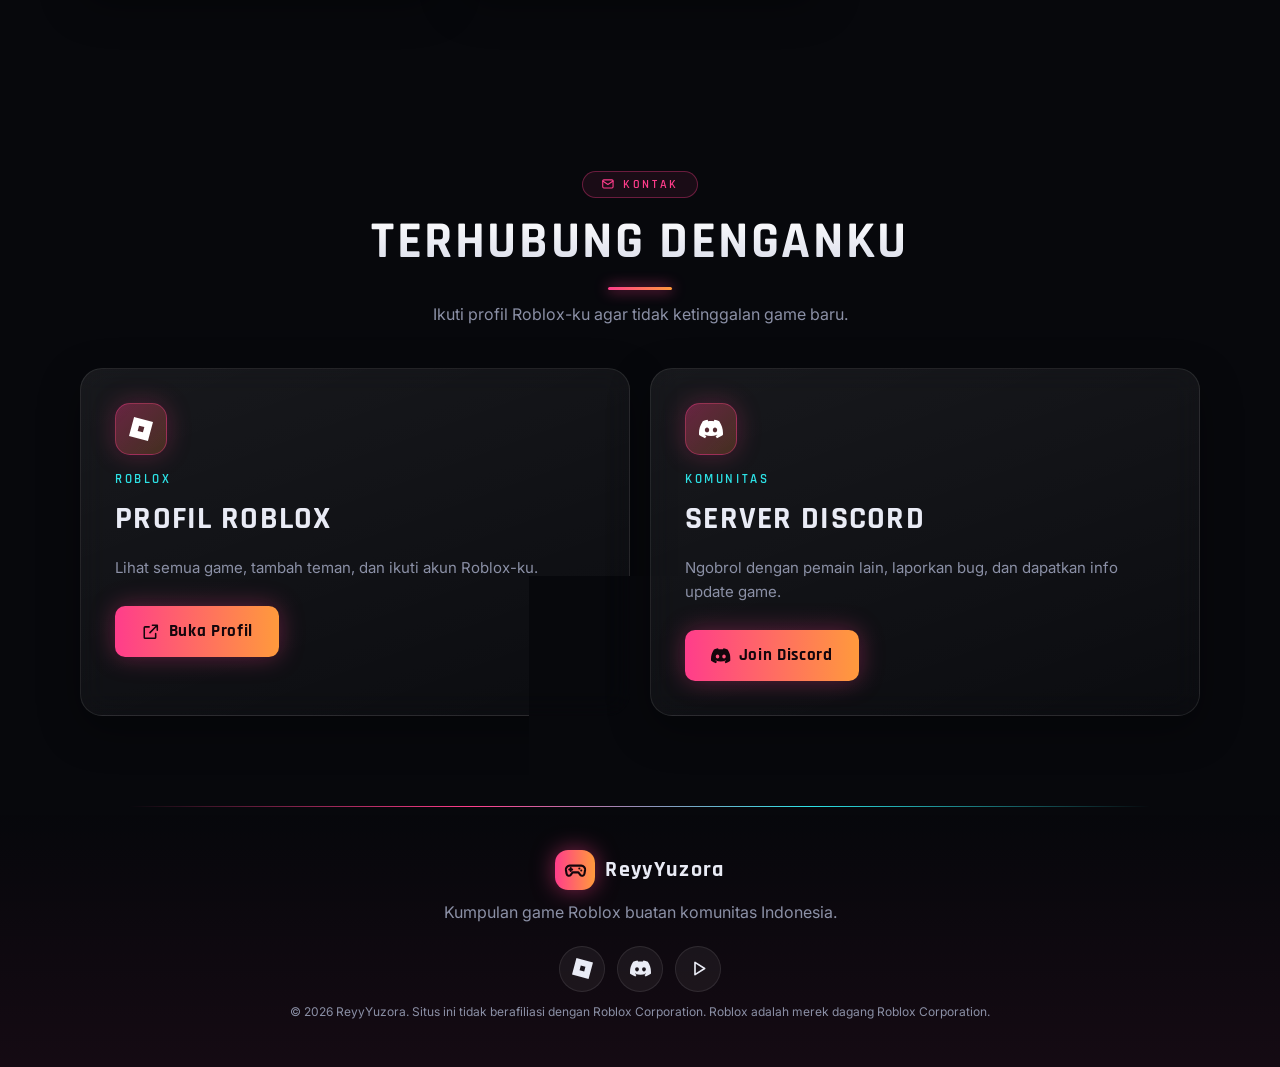
==== commit c6a1c67c: "Update index.html" ====
--- a/index.html
+++ b/index.html
@@ -30,7 +30,7 @@
 <div class="site-bg"></div><div class="orbs"><i></i><i></i><i></i></div><div class="glow" id="glow"></div><div id="bar"></div>
 <header class="nav" id="nav">
   <a class="brand" href="#hero"><i class="logo"><svg class="i"><use href="#i-pad"/></svg></i><span><span data-text="name"></span><small>ROBLOX CREATOR</small></span></a>
-  <nav id="menu"><a href="#hero"><svg class="i"><use href="#i-home"/></svg>Home</a><a href="#games"><svg class="i"><use href="#i-pad"/></svg>Games</a><a href="#mainyuk"><svg class="i"><use href="#i-play"/></svg>MainYuk</a><a href="#about"><svg class="i"><use href="#i-info"/></svg>Tentang</a><a href="#contact"><svg class="i"><use href="#i-mail"/></svg>Kontak</a><button class="bio-link" id="bioBtn" type="button"><svg class="i"><use href="https://mybiogue.vercel.app/"/></svg>Bio</button></nav>
+  <nav id="menu"><a href="#hero"><svg class="i"><use href="#i-home"/></svg>Home</a><a href="#games"><svg class="i"><use href="#i-pad"/></svg>Games</a><a href="#mainyuk"><svg class="i"><use href="#i-play"/></svg>MainYuk</a><a href="#about"><svg class="i"><use href="#i-info"/></svg>Tentang</a><a href="#contact"><svg class="i"><use href="#i-mail"/></svg>Kontak</a><a class="bio-link" href="https://mybiogue.vercel.app/"><svg class="i"><use href="#i-link"/></svg>Bio</a></nav>
   <div class="nav-r"><a class="btn sm" data-href="profile" target="_blank" rel="noopener"><svg class="i b"><use href="#i-roblox"/></svg>Profil Roblox</a><button class="tbtn" id="langBtn" type="button" aria-label="Language">EN</button><button class="tbtn" id="themeBtn" type="button" aria-label="Theme">☀</button><button id="burger" aria-label="Menu">☰</button></div>
 </header>
 
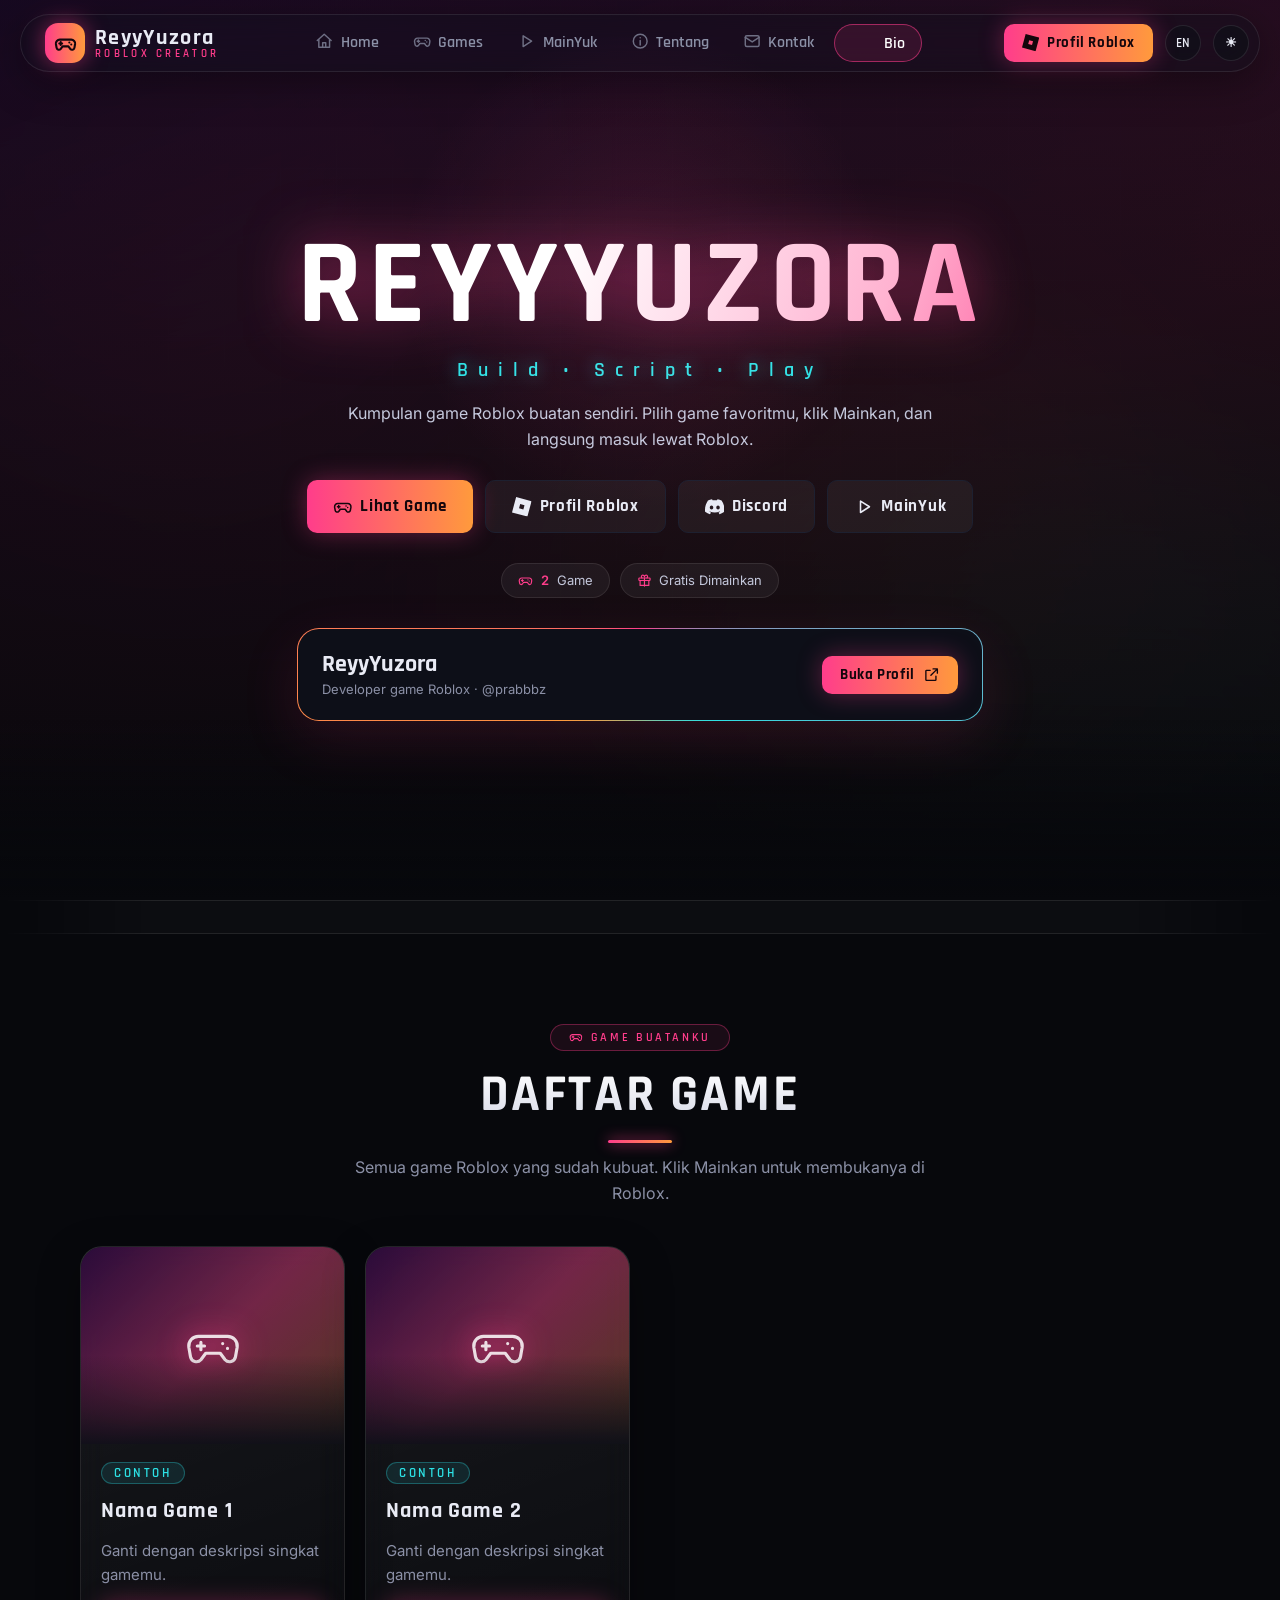
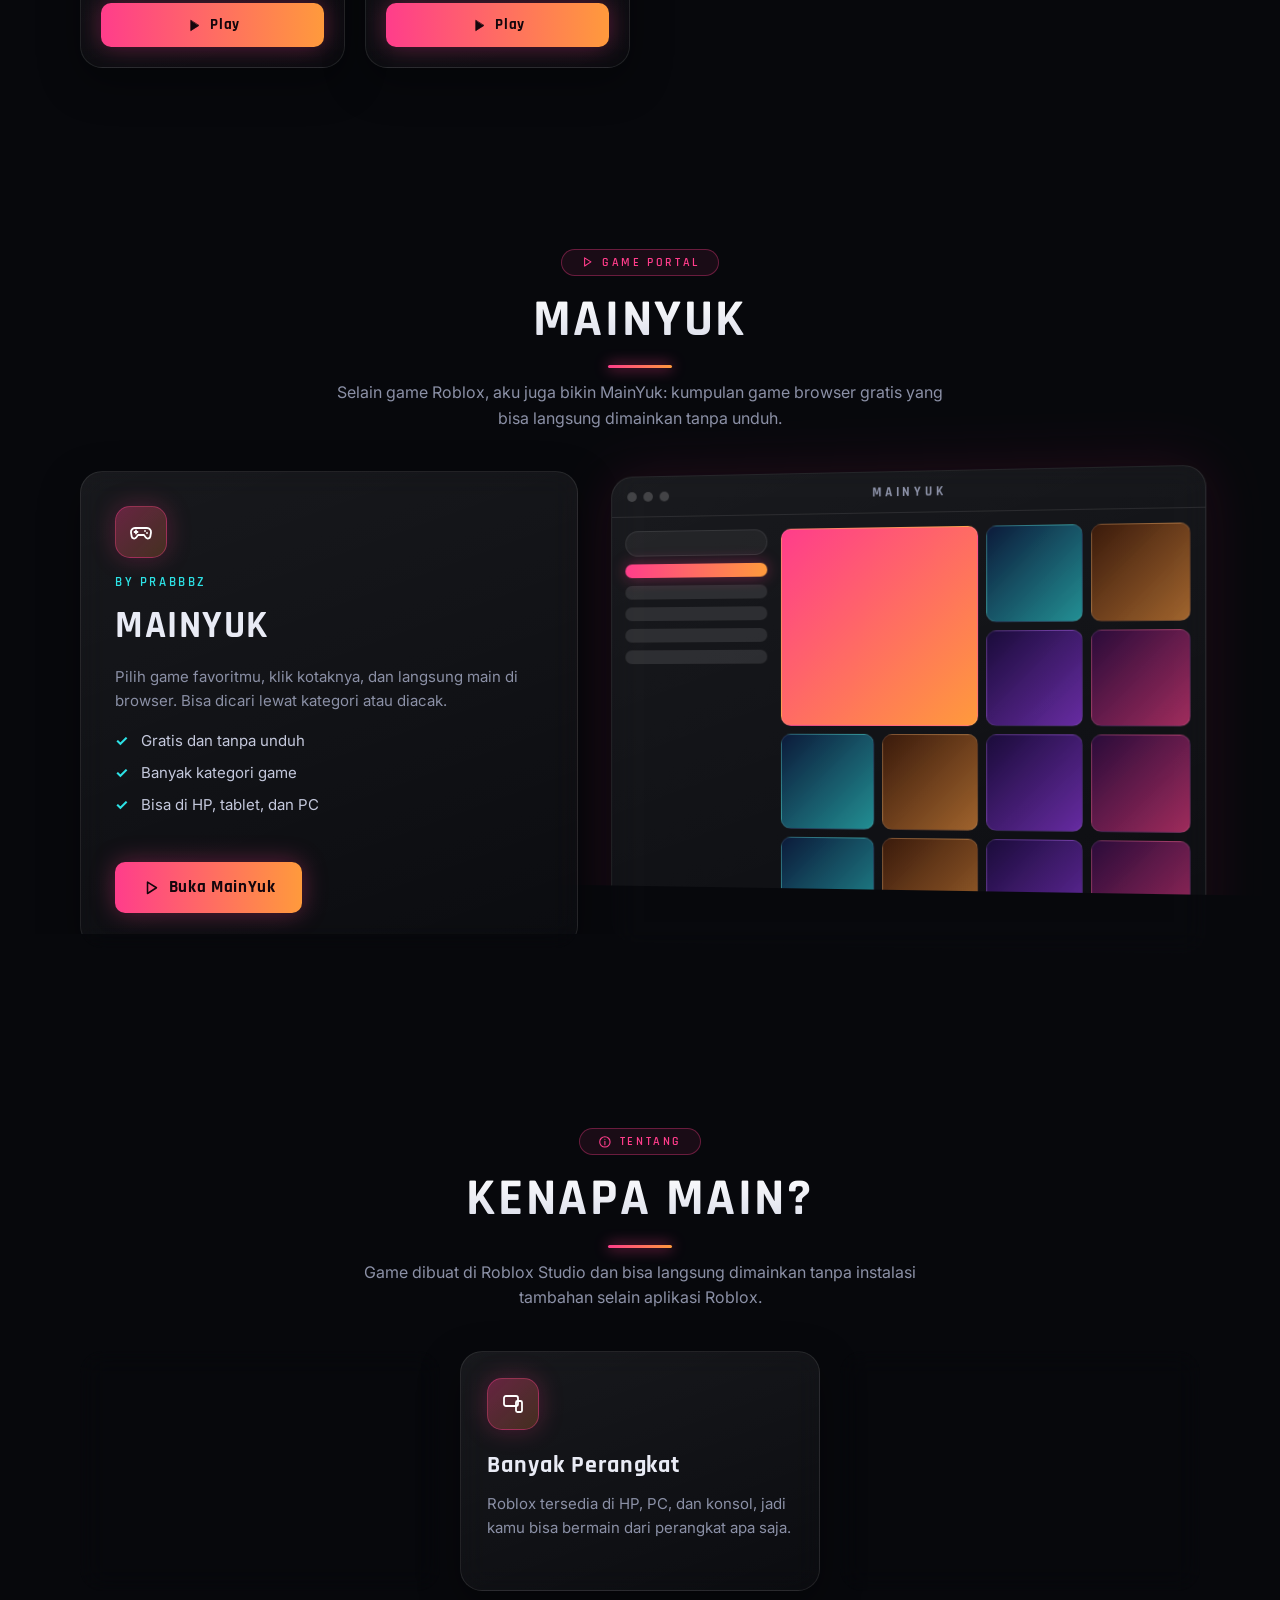
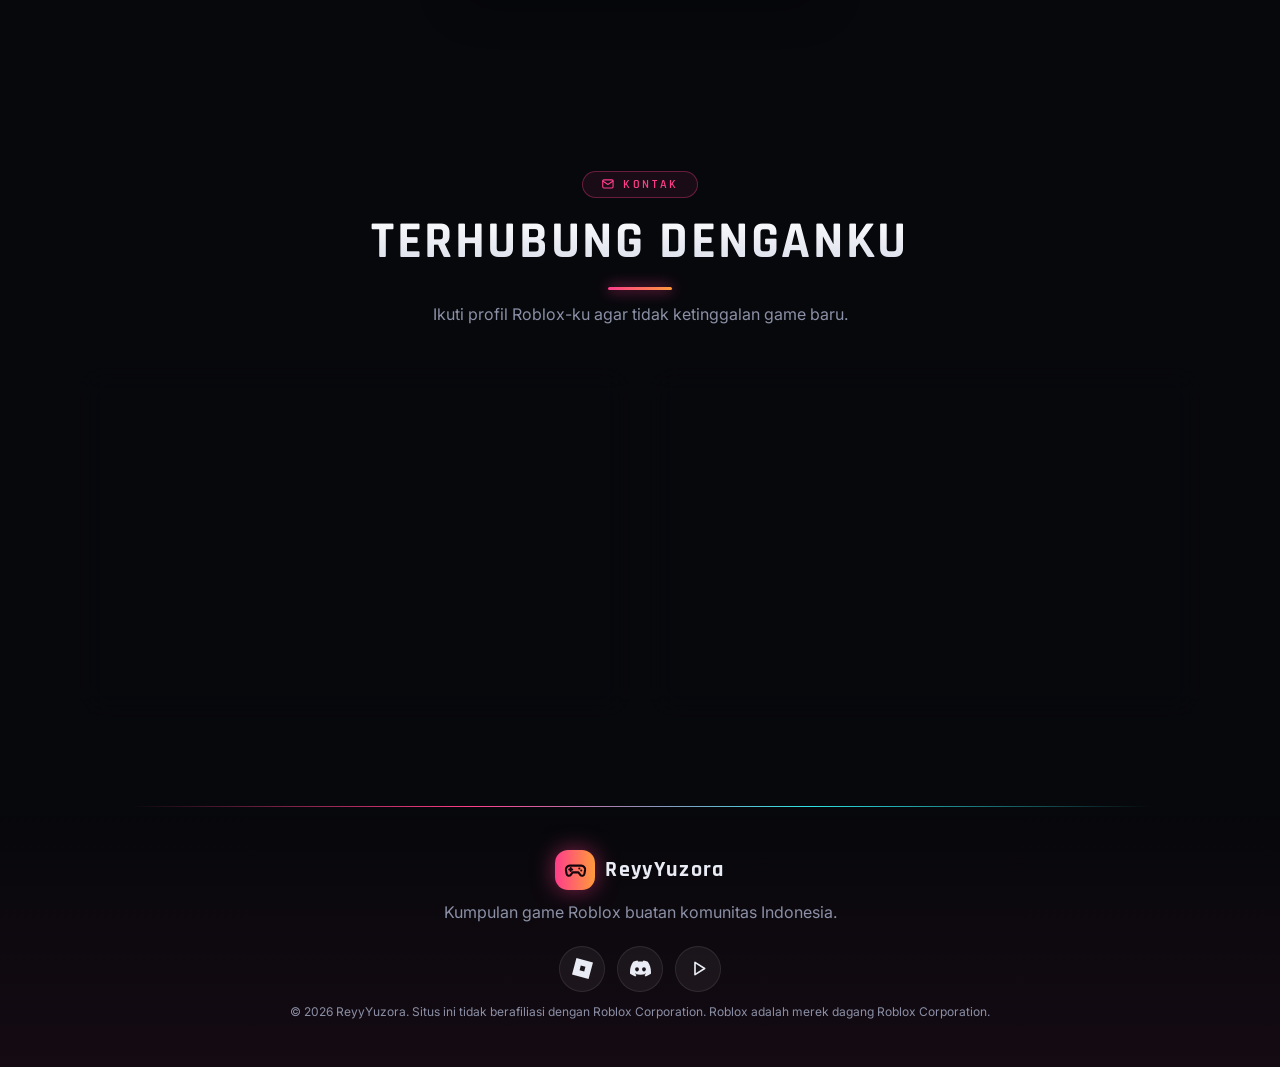
==== commit ada68a79: "Update index.html" ====
--- a/index.html
+++ b/index.html
@@ -30,7 +30,7 @@
 <div class="site-bg"></div><div class="orbs"><i></i><i></i><i></i></div><div class="glow" id="glow"></div><div id="bar"></div>
 <header class="nav" id="nav">
   <a class="brand" href="#hero"><i class="logo"><svg class="i"><use href="#i-pad"/></svg></i><span><span data-text="name"></span><small>ROBLOX CREATOR</small></span></a>
-  <nav id="menu"><a href="#hero"><svg class="i"><use href="#i-home"/></svg>Home</a><a href="#games"><svg class="i"><use href="#i-pad"/></svg>Games</a><a href="#mainyuk"><svg class="i"><use href="#i-play"/></svg>MainYuk</a><a href="#about"><svg class="i"><use href="#i-info"/></svg>Tentang</a><a href="#contact"><svg class="i"><use href="#i-mail"/></svg>Kontak</a><a class="bio-link" href="https://mybiogue.vercel.app/"><svg class="i"><use href="#i-link"/></svg>Bio</a></nav>
+  <nav id="menu"><a href="#hero"><svg class="i"><use href="#i-home"/></svg>Home</a><a href="#games"><svg class="i"><use href="#i-pad"/></svg>Games</a><a href="#mainyuk"><svg class="i"><use href="#i-play"/></svg>MainYuk</a><a href="#about"><svg class="i"><use href="#i-info"/></svg>Tentang</a><a href="#contact"><svg class="i"><use href="#i-mail"/></svg>Kontak</a><a class="bio-link" href="https://mybiogue.vercel.app/"><svg class="i"><use href="https://mybiogue.vercel.app/"/></svg>Bio</a></nav>
   <div class="nav-r"><a class="btn sm" data-href="profile" target="_blank" rel="noopener"><svg class="i b"><use href="#i-roblox"/></svg>Profil Roblox</a><button class="tbtn" id="langBtn" type="button" aria-label="Language">EN</button><button class="tbtn" id="themeBtn" type="button" aria-label="Theme">☀</button><button id="burger" aria-label="Menu">☰</button></div>
 </header>
 
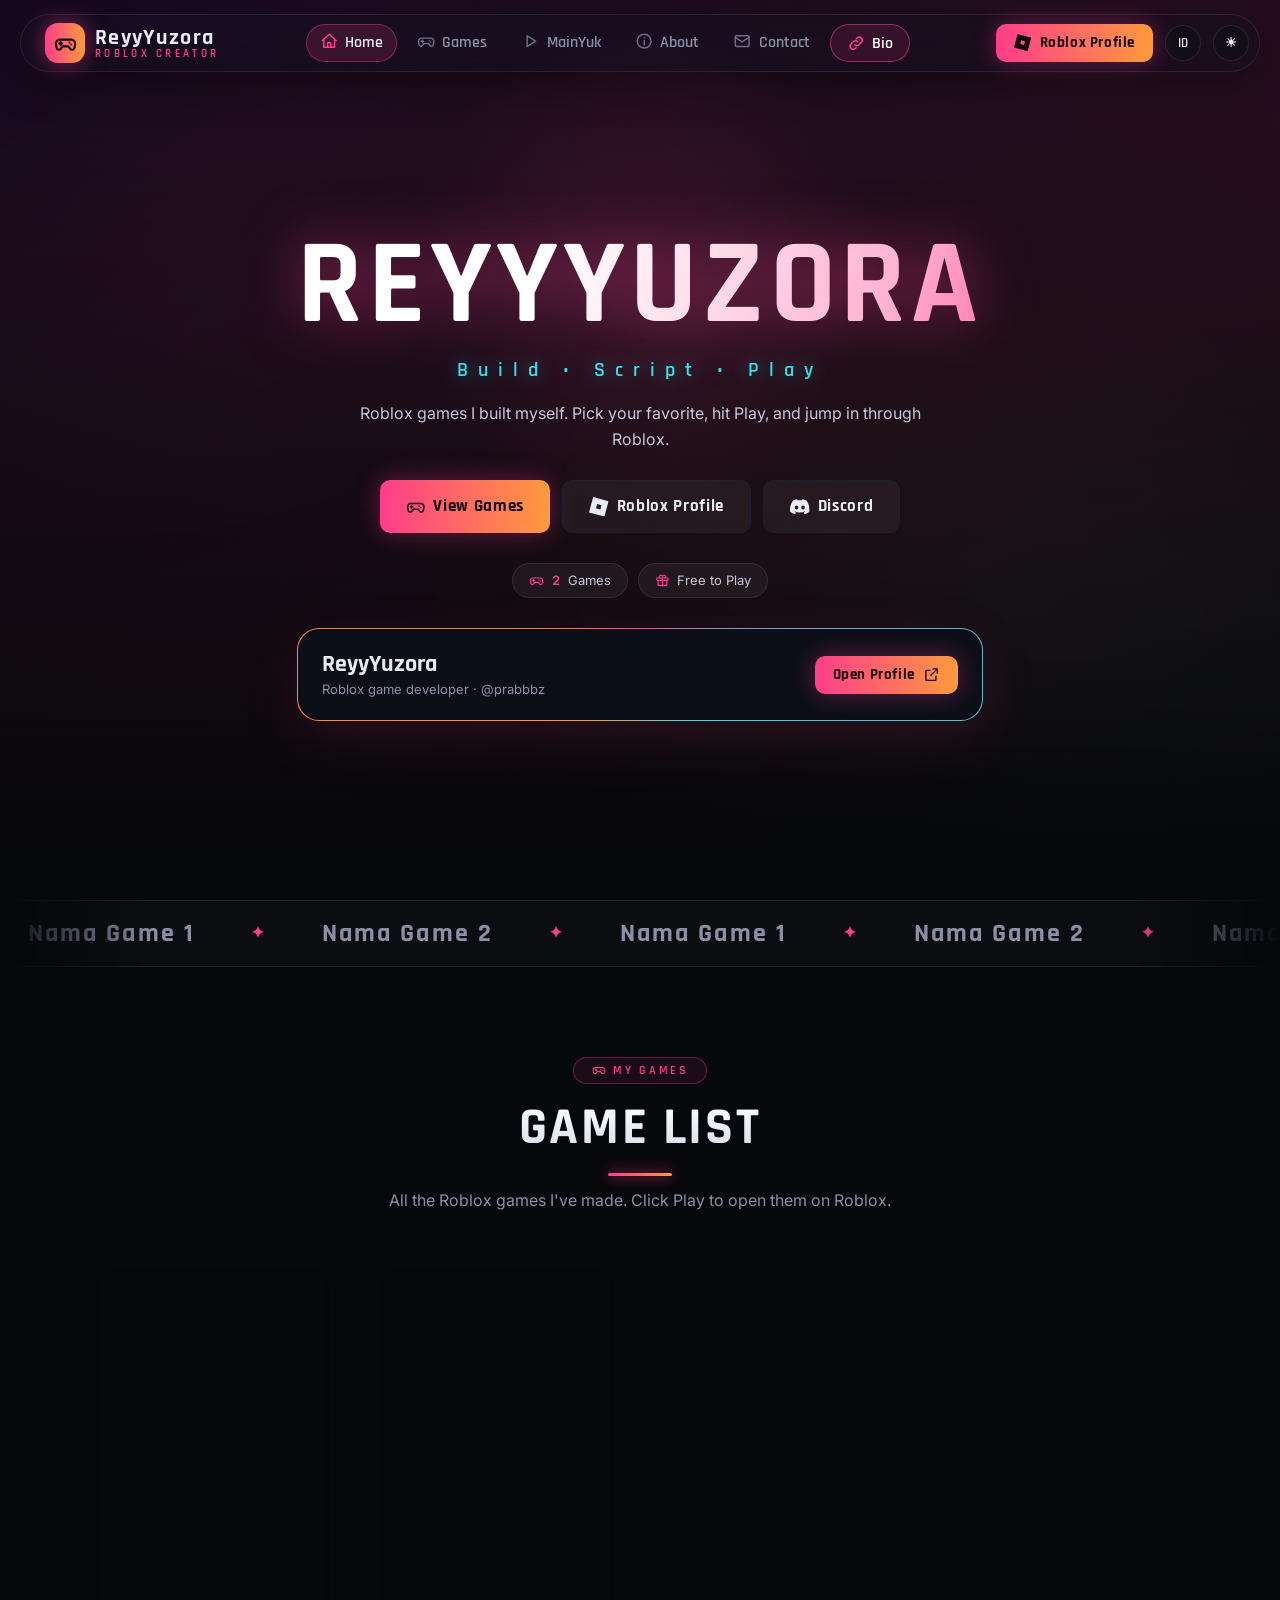
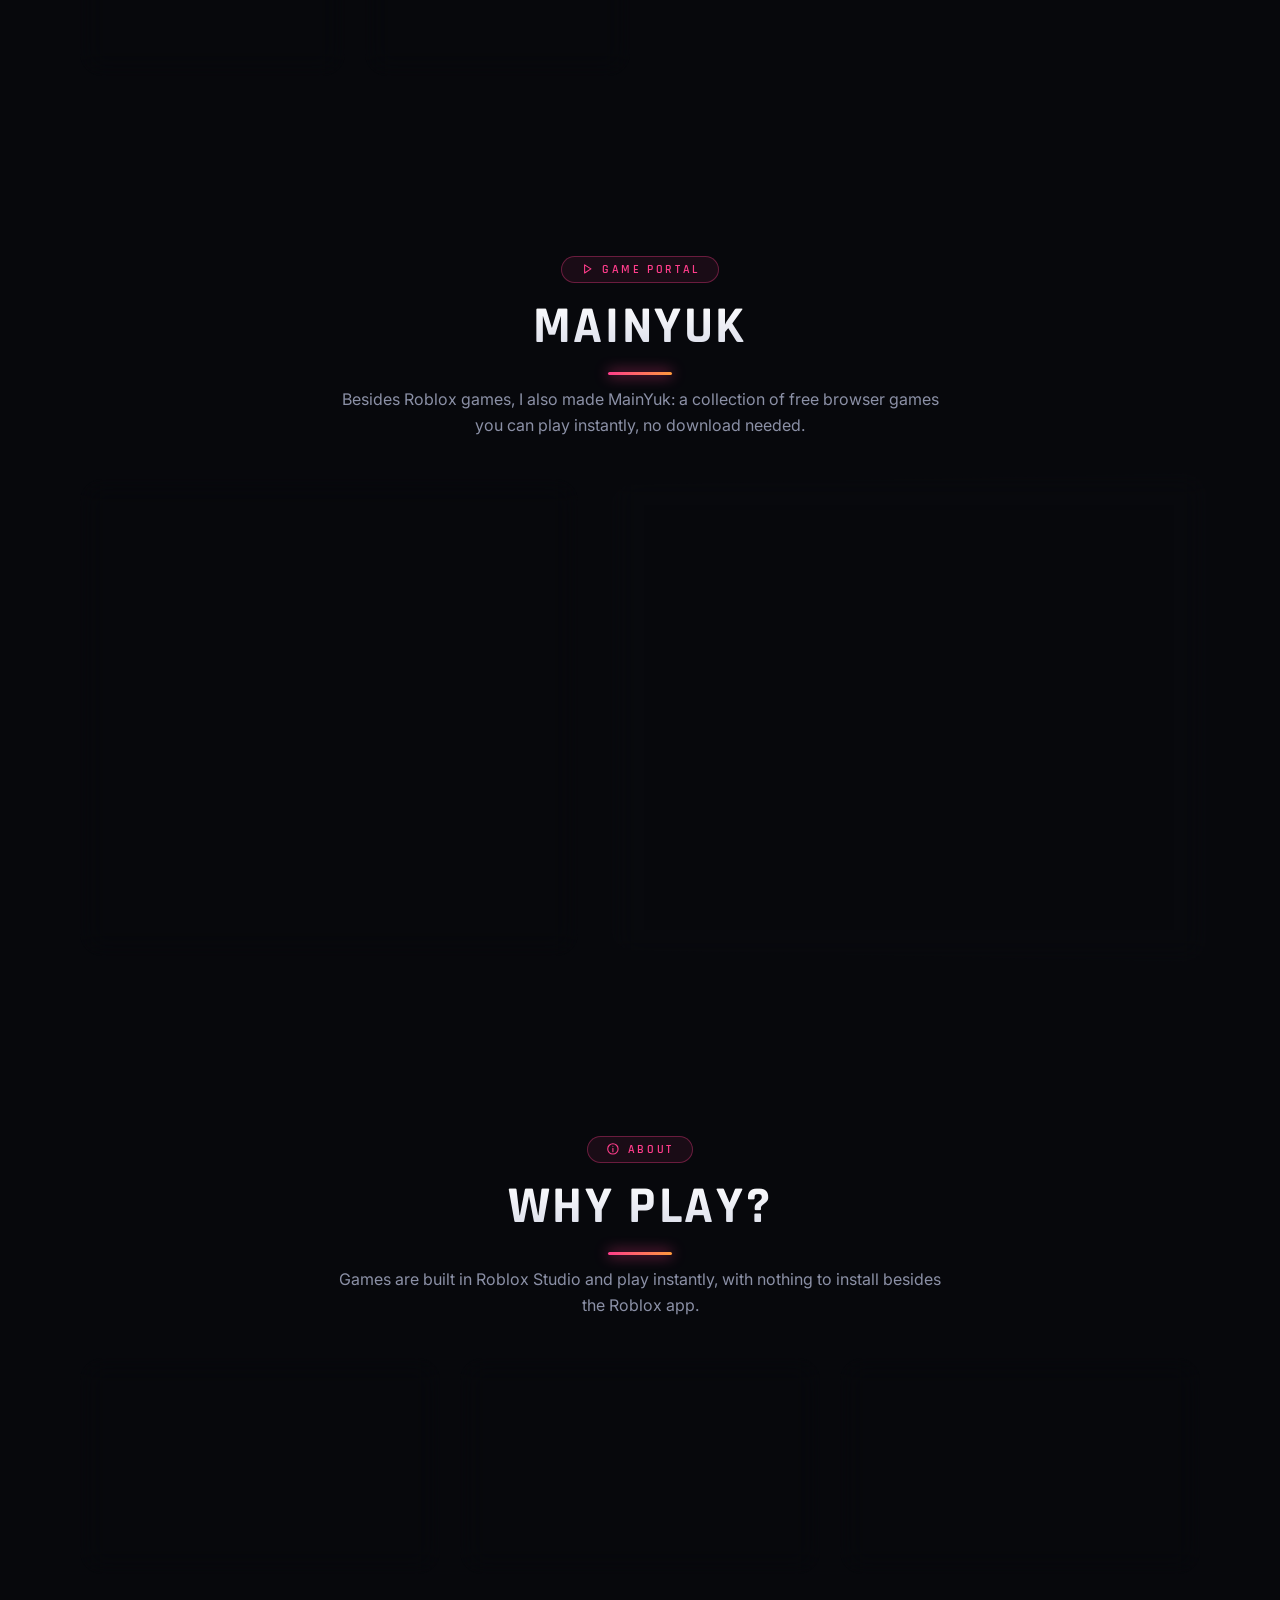
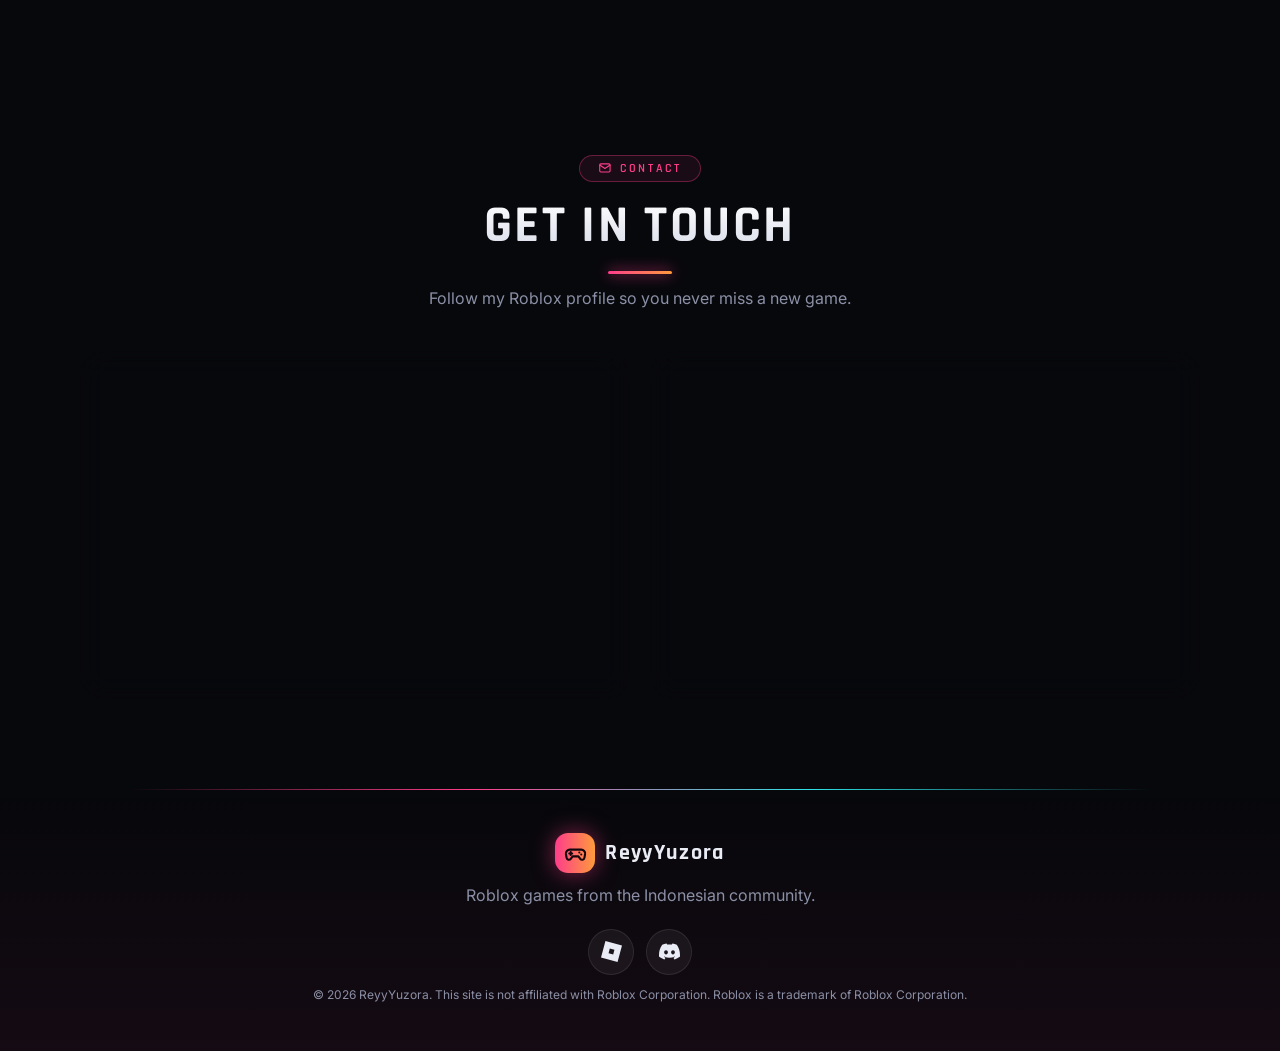
==== commit d38140d0: "Update index.html" ====
--- a/index.html
+++ b/index.html
@@ -30,7 +30,7 @@
 <div class="site-bg"></div><div class="orbs"><i></i><i></i><i></i></div><div class="glow" id="glow"></div><div id="bar"></div>
 <header class="nav" id="nav">
   <a class="brand" href="#hero"><i class="logo"><svg class="i"><use href="#i-pad"/></svg></i><span><span data-text="name"></span><small>ROBLOX CREATOR</small></span></a>
-  <nav id="menu"><a href="#hero"><svg class="i"><use href="#i-home"/></svg>Home</a><a href="#games"><svg class="i"><use href="#i-pad"/></svg>Games</a><a href="#mainyuk"><svg class="i"><use href="#i-play"/></svg>MainYuk</a><a href="#about"><svg class="i"><use href="#i-info"/></svg>Tentang</a><a href="#contact"><svg class="i"><use href="#i-mail"/></svg>Kontak</a><a class="bio-link" href="https://mybiogue.vercel.app/"><svg class="i"><use href="https://mybiogue.vercel.app/"/></svg>Bio</a></nav>
+  <nav id="menu"><a href="#hero"><svg class="i"><use href="#i-home"/></svg>Home</a><a href="#games"><svg class="i"><use href="#i-pad"/></svg>Games</a><a href="#mainyuk"><svg class="i"><use href="#i-play"/></svg>MainYuk</a><a href="#about"><svg class="i"><use href="#i-info"/></svg>Tentang</a><a href="#contact"><svg class="i"><use href="#i-mail"/></svg>Kontak</a><button class="bio-link" id="bioBtn" type="button"><svg class="i"><use href="#i-link"/></svg>Bio</button></nav>
   <div class="nav-r"><a class="btn sm" data-href="profile" target="_blank" rel="noopener"><svg class="i b"><use href="#i-roblox"/></svg>Profil Roblox</a><button class="tbtn" id="langBtn" type="button" aria-label="Language">EN</button><button class="tbtn" id="themeBtn" type="button" aria-label="Theme">☀</button><button id="burger" aria-label="Menu">☰</button></div>
 </header>
 
